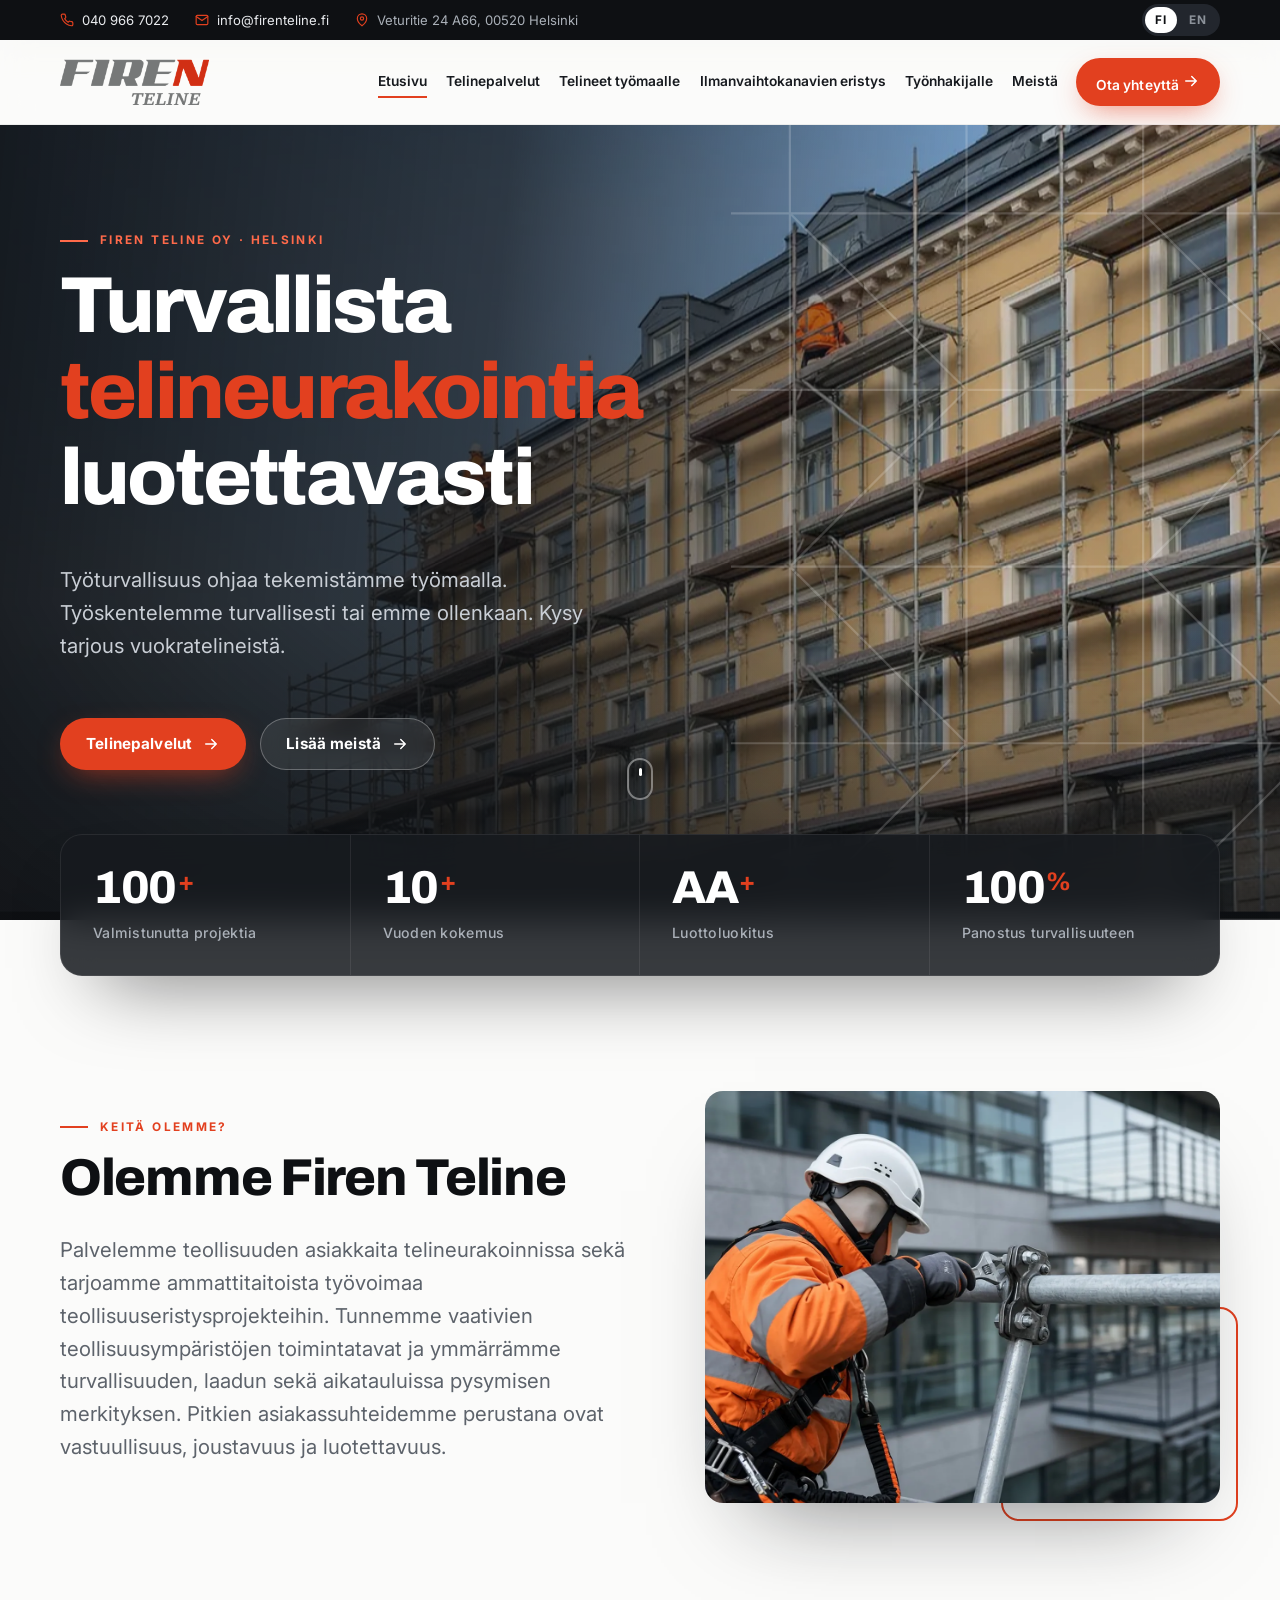
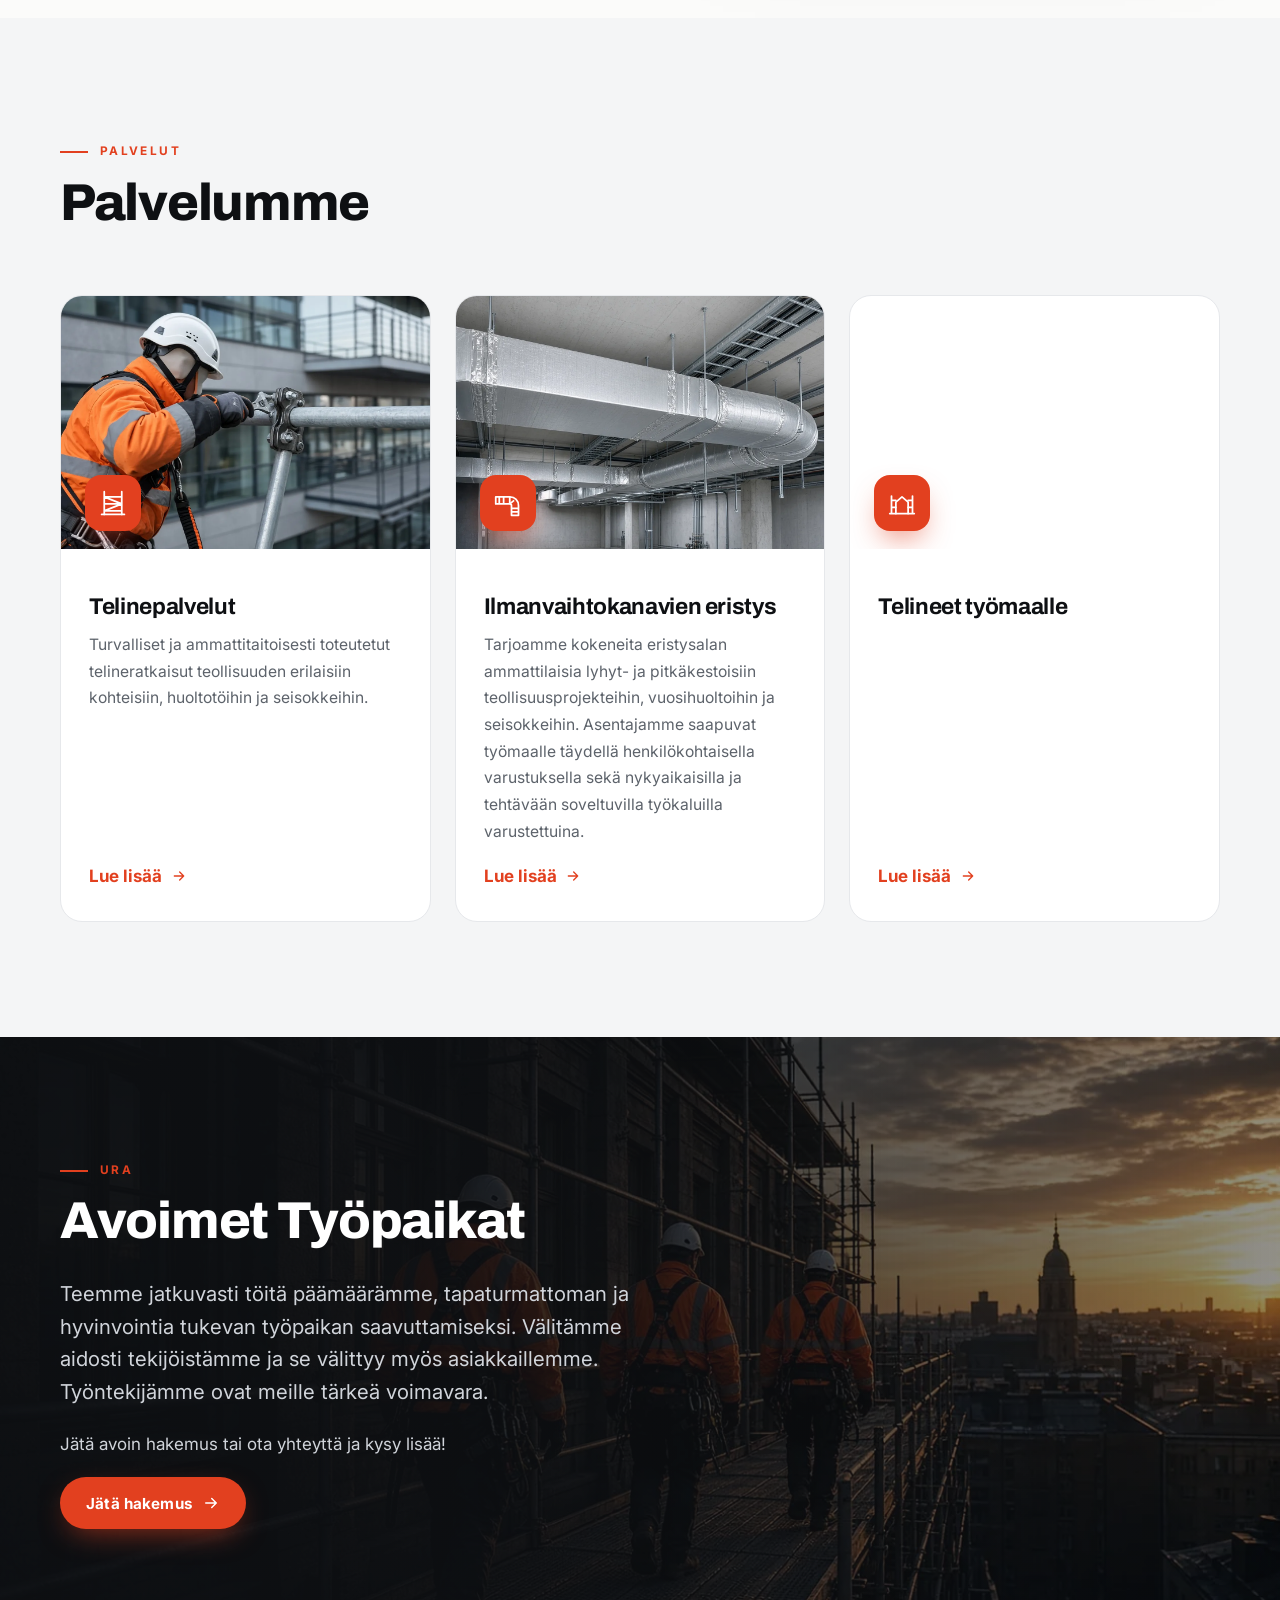
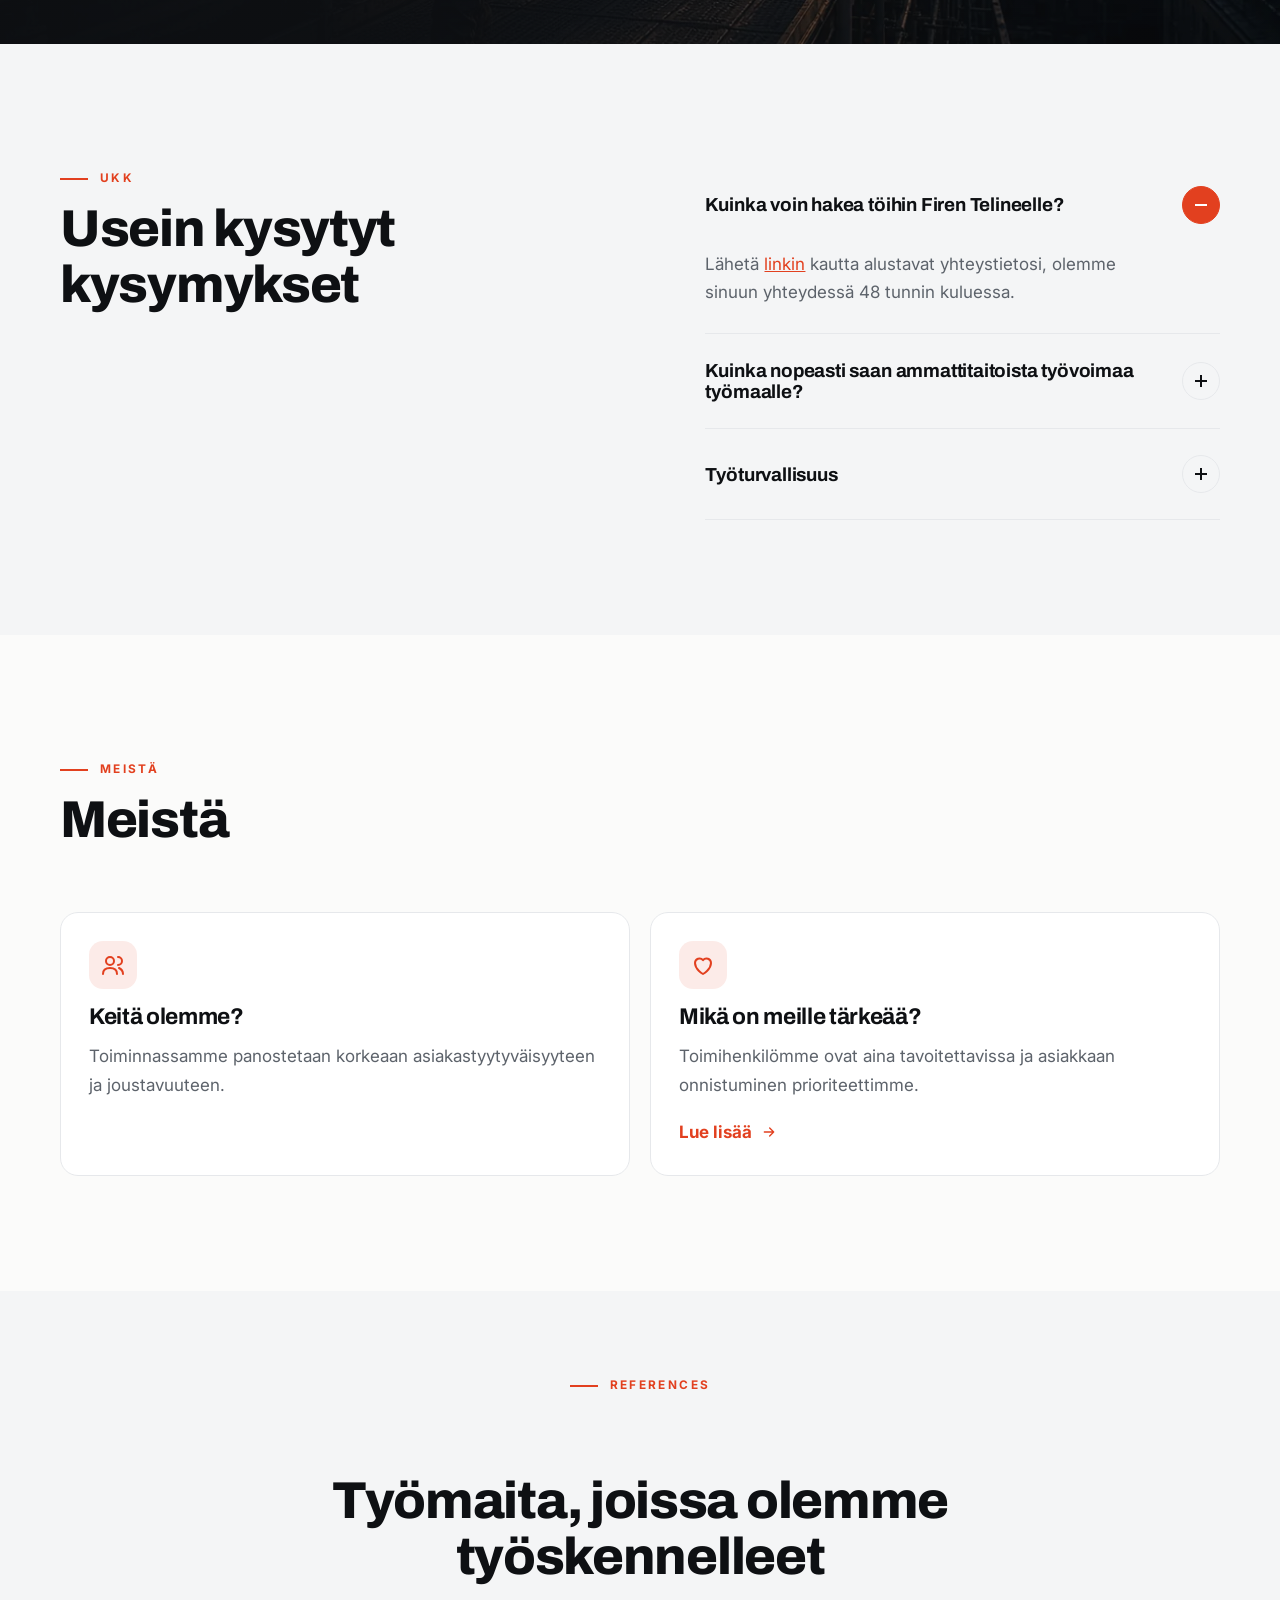
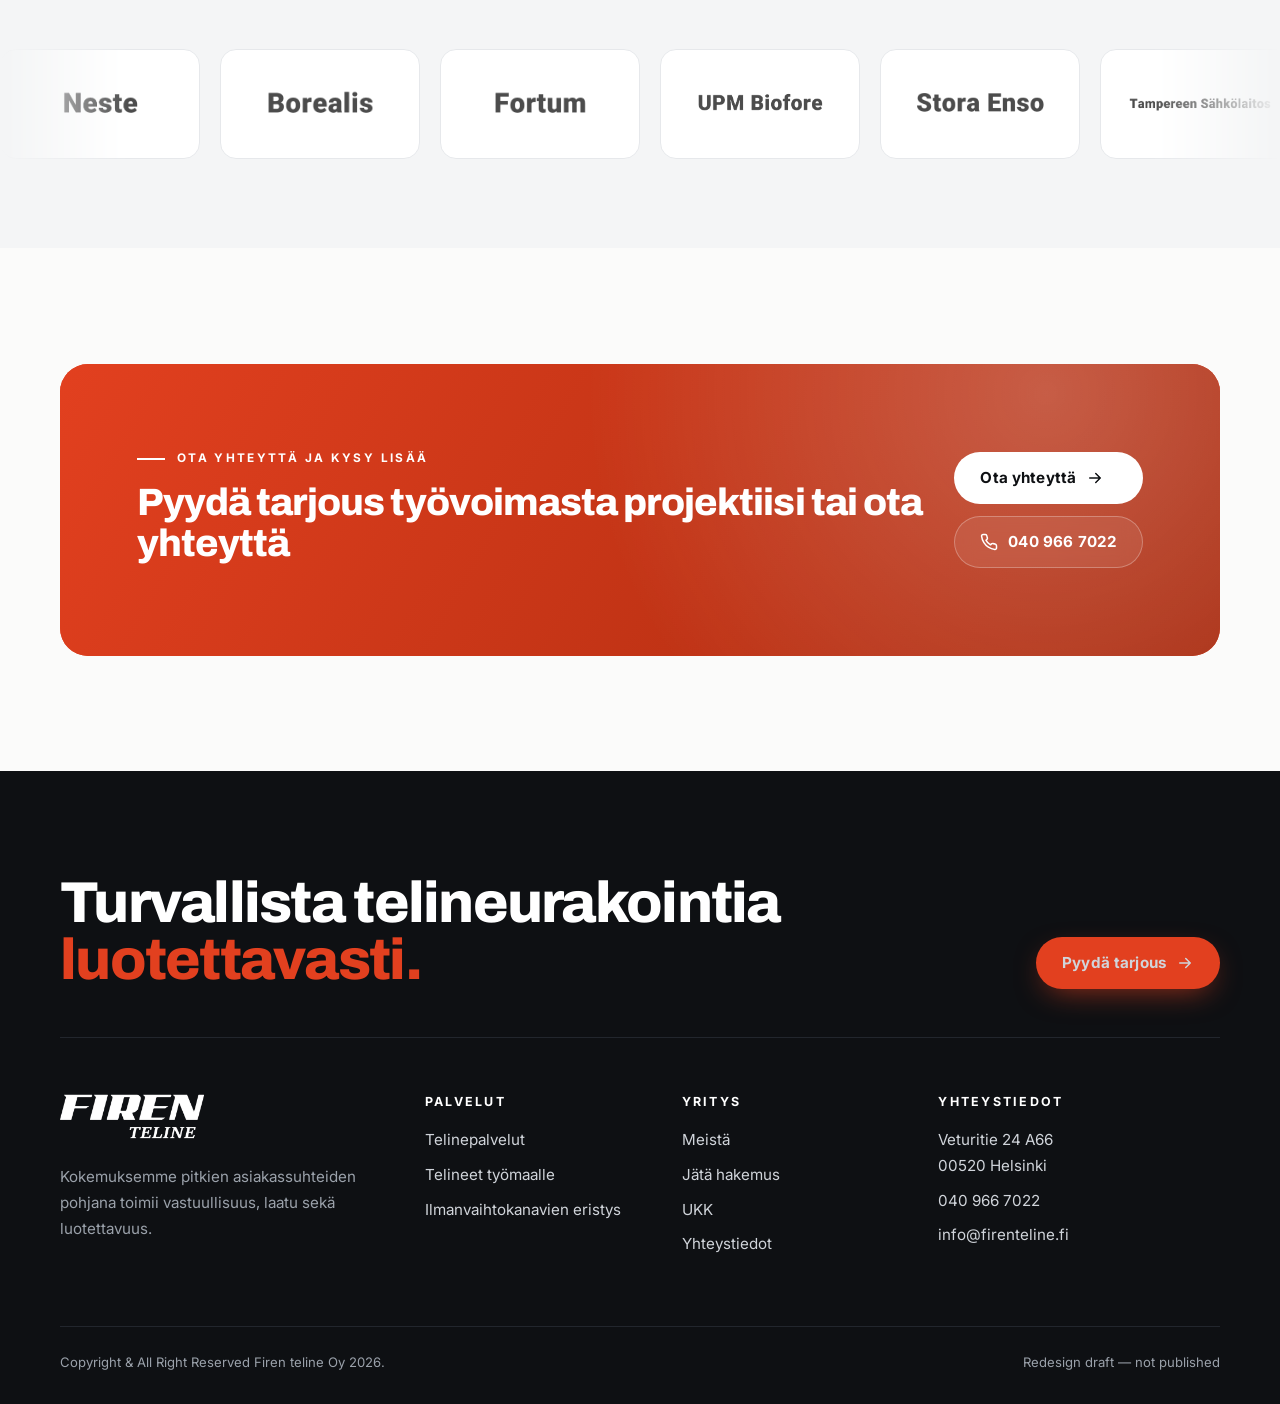
==== fi/index.html @ 518407ae "Firen Teline redesign preview (noindex test site)" ====
<!doctype html><html lang="fi"><head><meta charset="utf-8"><meta name="viewport" content="width=device-width,initial-scale=1">
<title>Firen Teline Oy – Turvallista telineurakointia luotettavasti</title><meta name="description" content="Palvelemme teollisuuden asiakkaita telineurakoinnissa sekä tarjoamme ammattitaitoista työvoimaa teollisuuseristysprojekteihin."><meta name="theme-color" content="#0e1013"><meta name="robots" content="noindex, nofollow">
<meta property="og:type" content="website"><meta property="og:site_name" content="Firen Teline Oy"><meta property="og:title" content="Firen Teline Oy – Turvallista telineurakointia luotettavasti"><meta property="og:description" content="Palvelemme teollisuuden asiakkaita telineurakoinnissa sekä tarjoamme ammattitaitoista työvoimaa teollisuuseristysprojekteihin."><meta property="og:image" content="../assets/img/og.jpg"><meta name="twitter:card" content="summary_large_image">
<link rel="icon" href="../favicon.svg" type="image/svg+xml"><link rel="alternate" hreflang="en" href="../index.html"><link rel="alternate" hreflang="fi" href="../fi/index.html">
<link rel="preconnect" href="https://fonts.googleapis.com"><link rel="preconnect" href="https://fonts.gstatic.com" crossorigin>
<link href="https://fonts.googleapis.com/css2?family=Archivo:wght@600;700;800&family=Inter:wght@400;500;600;700&display=swap" rel="stylesheet">
<link rel="stylesheet" href="../css/style.css"></head><body>
<a class="skip" href="#main">Siirry sisältöön</a>
<div class="topbar"><div class="wrap"><div class="l"><span><svg viewBox="0 0 24 24" fill="none" stroke="currentColor" stroke-width="2" stroke-linecap="round" stroke-linejoin="round"><path d="M22 16.9v3a2 2 0 0 1-2.2 2 19.8 19.8 0 0 1-8.6-3.1 19.5 19.5 0 0 1-6-6A19.8 19.8 0 0 1 2.1 4.2 2 2 0 0 1 4.1 2h3a2 2 0 0 1 2 1.7c.1.9.4 1.8.7 2.7a2 2 0 0 1-.5 2.1L8 9.8a16 16 0 0 0 6 6l1.3-1.3a2 2 0 0 1 2.1-.4c.9.3 1.8.6 2.7.7a2 2 0 0 1 1.7 2z"/></svg><a href="tel:+358409667022">040 966 7022</a></span><span class="hide-m"><svg viewBox="0 0 24 24" fill="none" stroke="currentColor" stroke-width="2" stroke-linecap="round" stroke-linejoin="round"><rect x="2" y="4" width="20" height="16" rx="2"/><path d="m22 6-10 7L2 6"/></svg><a href="mailto:info@firenteline.fi">info@firenteline.fi</a></span><span class="hide-m"><svg viewBox="0 0 24 24" fill="none" stroke="currentColor" stroke-width="2" stroke-linecap="round" stroke-linejoin="round"><path d="M12 22s8-6.1 8-12.5A8 8 0 0 0 4 9.5C4 15.9 12 22 12 22z"/><circle cx="12" cy="9.5" r="2.8"/></svg>Veturitie 24 A66, 00520 Helsinki</span></div>
<nav class="lang" aria-label="Language"><a href="../fi/index.html" hreflang="fi" aria-current=true>FI</a><a href="../index.html" hreflang="en">EN</a></nav></div></div>
<header class="site"><div class="wrap"><a class="logo" href="../index.html" aria-label="Firen Teline – front page"><img src="../assets/img/firenteline-logo-vari.png" alt="Firen Teline" width="150" height="46"></a>
<nav class="main" aria-label="Main"><ul><li><a href="../index.html" aria-current=page>Etusivu</a></li><li><a href="../telinepalvelut.html">Telinepalvelut</a></li><li><a href="../telineettyomaalle.html">Telineet työmaalle</a></li><li><a href="../muut-palvelut.html">Ilmanvaihtokanavien eristys</a></li><li><a href="../tyonhakijalle.html">Työnhakijalle</a></li><li><a href="../meista.html">Meistä</a></li><li><a class="btn btn-red" href="../ota-yhteytta.html">Ota yhteyttä <svg viewBox="0 0 24 24" fill="none" stroke="currentColor" stroke-width="2" stroke-linecap="round" stroke-linejoin="round"><path d="M5 12h14M13 6l6 6-6 6"/></svg></a></li><li class="m-only">Call <a href="tel:+358409667022">040 966 7022</a></li></ul></nav>
<button class="burger" aria-label="Menu" aria-expanded="false"><span></span><span></span><span></span></button></div></header>
<main id="main"><section class="hero" style="padding:0"><div class="media"><img src="../assets/img/gen-hero-1280.webp" srcset="../assets/img/gen-hero-1280.webp 1280w, ../assets/img/gen-hero-2560.webp 2560w" sizes="100vw" alt="" fetchpriority=high data-parallax=.12></div><svg class="lines" viewBox="0 0 400 800" fill="none" stroke="#fff" stroke-width="1.5" aria-hidden="true"><g><path d="M40 0V800"/><path d="M160 0V800"/><path d="M280 0V800"/><path d="M400 0V800"/><path d="M0 60H400"/><path d="M0 180H400"/><path d="M0 300H400"/><path d="M0 420H400"/><path d="M0 540H400"/><path d="M0 660H400"/><path d="M0 780H400"/><path d="M40 60L160 180"/><path d="M280 60L400 180"/><path d="M40 300L160 420"/><path d="M280 300L400 420"/><path d="M40 540L160 660"/><path d="M280 540L400 660"/><path d="M160 180L40 300"/><path d="M400 180L280 300"/><path d="M160 420L40 540"/><path d="M400 420L280 540"/><path d="M160 660L40 780"/><path d="M400 660L280 780"/></g></svg>
<div class="wrap"><span class="eyebrow">Firen Teline Oy · Helsinki</span><h1>Turvallista <span class="accent">telineurakointia</span> luotettavasti</h1><p class="lead">Työturvallisuus ohjaa tekemistämme työmaalla. Työskentelemme turvallisesti tai emme ollenkaan. Kysy tarjous vuokratelineistä.</p><div class="ctas"><a class="btn btn-red" href="../telinepalvelut.html">Telinepalvelut <svg viewBox="0 0 24 24" fill="none" stroke="currentColor" stroke-width="2" stroke-linecap="round" stroke-linejoin="round"><path d="M5 12h14M13 6l6 6-6 6"/></svg></a><a class="btn btn-glass" href="../meista.html">Lisää meistä <svg viewBox="0 0 24 24" fill="none" stroke="currentColor" stroke-width="2" stroke-linecap="round" stroke-linejoin="round"><path d="M5 12h14M13 6l6 6-6 6"/></svg></a></div></div><div class="scroll" aria-hidden="true"></div></section><div class="statsbar"><div class="wrap"><div class="inner reveal">
<div class="s"><b><span data-count="100">100</span><sup>+</sup></b><span>Valmistunutta projektia</span></div>
<div class="s"><b><span data-count="10">10</span><sup>+</sup></b><span>Vuoden kokemus</span></div>
<div class="s"><b>AA<sup>+</sup></b><span>Luottoluokitus</span></div>
<div class="s"><b><span data-count="100">100</span><sup>%</sup></b><span>Panostus turvallisuuteen</span></div></div></div></div>
<section><div class="wrap split"><div class="reveal"><span class="eyebrow">Keitä olemme?</span><h2>Olemme Firen Teline</h2><p class="lead">Palvelemme teollisuuden asiakkaita telineurakoinnissa sekä tarjoamme ammattitaitoista työvoimaa teollisuuseristysprojekteihin. Tunnemme vaativien teollisuusympäristöjen toimintatavat ja ymmärrämme turvallisuuden, laadun sekä aikatauluissa pysymisen merkityksen. Pitkien asiakassuhteidemme perustana ovat vastuullisuus, joustavuus ja luotettavuus.</p></div><div class="frame reveal d1"><img src="../assets/img/gen-scaffolding-1280.webp" srcset="../assets/img/gen-scaffolding-1280.webp 1280w, ../assets/img/gen-scaffolding-2560.webp 2560w" sizes="600px" alt="Telineasentaja työssä (havainnekuva)" loading=lazy decoding=async></div></div></section>
<section class="alt"><div class="wrap"><div class="head reveal"><div><span class="eyebrow">Palvelut</span><h2>Palvelumme</h2></div></div><div class="svc">
<a class="card reveal" href="../telinepalvelut.html"><div class="img"><img src="../assets/img/gen-scaffolding-1280.webp" srcset="../assets/img/gen-scaffolding-1280.webp 1280w, ../assets/img/gen-scaffolding-2560.webp 2560w" sizes="400px" alt="" loading=lazy decoding=async><div class="ico"><svg viewBox="0 0 32 32" fill="none" stroke="currentColor" stroke-width="2" stroke-linecap="round"><path d="M6 29V3M26 29V3M6 9h20M6 17h20M6 25h20M6 9l20 8M26 17 6 25"/><path d="M3 29h26"/></svg></div></div><div class="body"><h3>Telinepalvelut</h3><p>Turvalliset ja ammattitaitoisesti toteutetut telineratkaisut teollisuuden erilaisiin kohteisiin, huoltotöihin ja seisokkeihin.</p><span class="link">Lue lisää <svg viewBox="0 0 24 24" fill="none" stroke="currentColor" stroke-width="2" stroke-linecap="round" stroke-linejoin="round"><path d="M5 12h14M13 6l6 6-6 6"/></svg></span></div></a>
<a class="card reveal d1" href="../muut-palvelut.html"><div class="img"><img src="../assets/img/gen-ventilation-1280.webp" srcset="../assets/img/gen-ventilation-1280.webp 1280w, ../assets/img/gen-ventilation-2560.webp 2560w" sizes="400px" alt="" loading=lazy decoding=async><div class="ico"><svg viewBox="0 0 32 32" fill="none" stroke="currentColor" stroke-width="2" stroke-linejoin="round"><path d="M2 9h16v8H2z"/><path d="M18 9c6 0 10 4 10 10v11h-8V19c0-1-1-2-2-2"/><path d="M6 9v8M11 9v8M23 13l-5 4M28 22h-8M28 26h-8"/></svg></div></div><div class="body"><h3>Ilmanvaihtokanavien eristys</h3><p>Tarjoamme kokeneita eristysalan ammattilaisia lyhyt- ja pitkäkestoisiin teollisuusprojekteihin, vuosihuoltoihin ja seisokkeihin. Asentajamme saapuvat työmaalle täydellä henkilökohtaisella varustuksella sekä nykyaikaisilla ja tehtävään soveltuvilla työkaluilla varustettuina.</p><span class="link">Lue lisää <svg viewBox="0 0 24 24" fill="none" stroke="currentColor" stroke-width="2" stroke-linecap="round" stroke-linejoin="round"><path d="M5 12h14M13 6l6 6-6 6"/></svg></span></div></a>
<a class="card reveal d2" href="../telineettyomaalle.html"><div class="img"><img src="../assets/img/gen-worksite-1280.webp" srcset="../assets/img/gen-worksite-1280.webp 1280w, ../assets/img/gen-worksite-2560.webp 2560w" sizes="400px" alt="" loading=lazy decoding=async><div class="ico"><svg viewBox="0 0 32 32" fill="none" stroke="currentColor" stroke-width="2" stroke-linejoin="round" stroke-linecap="round"><path d="M9 28V15l7-6 7 6v13"/><path d="M4 28V8M28 28V8M4 13h5M23 13h5M4 21h5M23 21h5M2 28h28"/></svg></div></div><div class="body"><h3>Telineet työmaalle</h3><span class="link">Lue lisää <svg viewBox="0 0 24 24" fill="none" stroke="currentColor" stroke-width="2" stroke-linecap="round" stroke-linejoin="round"><path d="M5 12h14M13 6l6 6-6 6"/></svg></span></div></a></div></div></section>
<section class="jobs" style="position:relative"><div class="bgimg"><img src="../assets/img/gen-team-1280.webp" srcset="../assets/img/gen-team-1280.webp 1280w, ../assets/img/gen-team-2560.webp 2560w" sizes="100vw" alt="" loading=lazy decoding=async data-parallax=.1></div><div class="wrap"><div class="reveal"><span class="eyebrow">Ura</span><h2>Avoimet Työpaikat</h2><p class="lead" style="color:#d0d4da">Teemme jatkuvasti töitä päämäärämme, tapaturmattoman ja hyvinvointia tukevan työpaikan saavuttamiseksi. Välitämme aidosti tekijöistämme ja se välittyy myös asiakkaillemme. Työntekijämme ovat meille tärkeä voimavara.</p><p>Jätä avoin hakemus tai ota yhteyttä ja kysy lisää!</p><a class="btn btn-red" href="../tyonhakijalle.html">Jätä hakemus <svg viewBox="0 0 24 24" fill="none" stroke="currentColor" stroke-width="2" stroke-linecap="round" stroke-linejoin="round"><path d="M5 12h14M13 6l6 6-6 6"/></svg></a></div></div></section>
<section id="faq" class="alt"><div class="wrap split" style="align-items:start"><div class="reveal sticky"><span class="eyebrow">UKK</span><h2>Usein kysytyt kysymykset</h2></div><div class="faq reveal d1"><details open><summary>Kuinka voin hakea töihin Firen Telineelle?<i aria-hidden="true"></i></summary><p>Lähetä <a href="../tyonhakijalle.html">linkin</a> kautta alustavat yhteystietosi, olemme sinuun yhteydessä 48 tunnin kuluessa.</p></details><details><summary>Kuinka nopeasti saan ammattitaitoista työvoimaa työmaalle?<i aria-hidden="true"></i></summary><p>Olemassa olevan aktiivisen työnhakijalistamme ansiosta pystymme reagoimaan nopeastikin eri henkilöstötarpeisiin, ota yhteyttä!</p></details><details><summary>Työturvallisuus<i aria-hidden="true"></i></summary><p>Työntekijämme on varustettu nykyaikaisilla ja työturvallisuusmääräysten mukaisilla varusteilla. Lisäksi yrityksellämme on käytössä oma viikottainen -JOKU ODOTTAA MINUA KOTIIN- työturvallisuusinfo.</p></details></div></div></section>
<section><div class="wrap"><div class="head reveal"><div><span class="eyebrow">Meistä</span><h2>Meistä</h2></div></div><div class="feature-grid"><div class="reveal"><div class="fi"><svg viewBox="0 0 24 24" fill="none" stroke="currentColor" stroke-width="2" stroke-linecap="round"><circle cx="9" cy="8" r="4"/><path d="M2 21c0-4 3-6 7-6s7 2 7 6M17 4a4 4 0 0 1 0 8M22 21c0-3-2-5-4-6"/></svg></div><h3>Keitä olemme?</h3><p class="muted">Toiminnassamme panostetaan korkeaan asiakastyytyväisyyteen ja joustavuuteen.</p></div><div class="reveal d1"><div class="fi"><svg viewBox="0 0 24 24" fill="none" stroke="currentColor" stroke-width="2" stroke-linecap="round" stroke-linejoin="round"><path d="M12 21s-8-4.5-8-11a4.5 4.5 0 0 1 8-2.8A4.5 4.5 0 0 1 20 10c0 6.5-8 11-8 11z"/></svg></div><h3>Mikä on meille tärkeää?</h3><p class="muted">Toimihenkilömme ovat aina tavoitettavissa ja asiakkaan onnistuminen prioriteettimme.</p><a class="link" href="../meista.html">Lue lisää <svg viewBox="0 0 24 24" fill="none" stroke="currentColor" stroke-width="2" stroke-linecap="round" stroke-linejoin="round"><path d="M5 12h14M13 6l6 6-6 6"/></svg></a></div></div></div></section>
<section class="alt" style="padding-top:clamp(70px,7vw,110px);padding-bottom:clamp(70px,7vw,110px)"><div class="wrap"><div class="head center reveal"><span class="eyebrow">References</span><h2>Työmaita, joissa olemme työskennelleet</h2></div></div>
<div class="marquee reveal" aria-label="Sites we have worked on"><div class="track"><div class="lg"><img src="../assets/img/Neste.jpg" alt="Neste" loading="lazy"></div><div class="lg"><img src="../assets/img/Borealis.jpg" alt="Borealis" loading="lazy"></div><div class="lg"><img src="../assets/img/Fortum.jpg" alt="Fortum" loading="lazy"></div><div class="lg"><img src="../assets/img/UPM-biofore.jpg" alt="UPM biofore" loading="lazy"></div><div class="lg"><img src="../assets/img/StoraEnso.jpg" alt="StoraEnso" loading="lazy"></div><div class="lg"><img src="../assets/img/Tampereen-sahkolaitos.jpg" alt="Tampereen sahkolaitos" loading="lazy"></div><div class="lg"><img src="../assets/img/Bayer.jpg" alt="Bayer" loading="lazy"></div><div class="lg"><img src="../assets/img/Kleiber.jpg" alt="Kleiber" loading="lazy"></div><div class="lg"><img src="../assets/img/Alva.jpg" alt="Alva" loading="lazy"></div><div class="lg"><img src="../assets/img/Neste.jpg" aria-hidden="true" alt="Neste" loading="lazy"></div><div class="lg"><img src="../assets/img/Borealis.jpg" aria-hidden="true" alt="Borealis" loading="lazy"></div><div class="lg"><img src="../assets/img/Fortum.jpg" aria-hidden="true" alt="Fortum" loading="lazy"></div><div class="lg"><img src="../assets/img/UPM-biofore.jpg" aria-hidden="true" alt="UPM biofore" loading="lazy"></div><div class="lg"><img src="../assets/img/StoraEnso.jpg" aria-hidden="true" alt="StoraEnso" loading="lazy"></div><div class="lg"><img src="../assets/img/Tampereen-sahkolaitos.jpg" aria-hidden="true" alt="Tampereen sahkolaitos" loading="lazy"></div><div class="lg"><img src="../assets/img/Bayer.jpg" aria-hidden="true" alt="Bayer" loading="lazy"></div><div class="lg"><img src="../assets/img/Kleiber.jpg" aria-hidden="true" alt="Kleiber" loading="lazy"></div><div class="lg"><img src="../assets/img/Alva.jpg" aria-hidden="true" alt="Alva" loading="lazy"></div></div></div></section>
<section><div class="wrap"><div class="cta reveal"><div><span class="eyebrow" style="color:#fff">Ota yhteyttä ja kysy lisää</span><h2>Pyydä tarjous työvoimasta projektiisi tai ota yhteyttä</h2></div><div class="acts"><a class="btn btn-white" href="../ota-yhteytta.html">Ota yhteyttä <svg viewBox="0 0 24 24" fill="none" stroke="currentColor" stroke-width="2" stroke-linecap="round" stroke-linejoin="round"><path d="M5 12h14M13 6l6 6-6 6"/></svg></a><a class="btn btn-glass" href="tel:+358409667022"><svg viewBox="0 0 24 24" fill="none" stroke="currentColor" stroke-width="2" stroke-linecap="round" stroke-linejoin="round"><path d="M22 16.9v3a2 2 0 0 1-2.2 2 19.8 19.8 0 0 1-8.6-3.1 19.5 19.5 0 0 1-6-6A19.8 19.8 0 0 1 2.1 4.2 2 2 0 0 1 4.1 2h3a2 2 0 0 1 2 1.7c.1.9.4 1.8.7 2.7a2 2 0 0 1-.5 2.1L8 9.8a16 16 0 0 0 6 6l1.3-1.3a2 2 0 0 1 2.1-.4c.9.3 1.8.6 2.7.7a2 2 0 0 1 1.7 2z"/></svg> 040 966 7022</a></div></div></div></section></main>
<footer class="site"><div class="wrap">
<div class="big"><div>Turvallista telineurakointia<br><em>luotettavasti.</em></div><a class="btn btn-red" href="../ota-yhteytta.html">Pyydä tarjous <svg viewBox="0 0 24 24" fill="none" stroke="currentColor" stroke-width="2" stroke-linecap="round" stroke-linejoin="round"><path d="M5 12h14M13 6l6 6-6 6"/></svg></a></div>
<div class="cols"><div><img class="flogo" src="../assets/img/Firen-teline-uusi.png" alt="Firen Teline" width="144" height="50" loading="lazy"><p>Kokemuksemme pitkien asiakassuhteiden pohjana toimii vastuullisuus, laatu sekä luotettavuus.</p></div>
<div><h4>Palvelut</h4><ul><li><a href="../telinepalvelut.html">Telinepalvelut</a></li><li><a href="../telineettyomaalle.html">Telineet työmaalle</a></li><li><a href="../muut-palvelut.html">Ilmanvaihtokanavien eristys</a></li></ul></div>
<div><h4>Yritys</h4><ul><li><a href="../meista.html">Meistä</a></li><li><a href="../tyonhakijalle.html">Jätä hakemus</a></li><li><a href="../index.html#faq">UKK</a></li><li><a href="../ota-yhteytta.html">Yhteystiedot</a></li></ul></div>
<div><h4>Yhteystiedot</h4><ul><li><a href="https://www.google.com/maps/search/?api=1&query=Veturitie+24+A+66,+00520+Helsinki" target="_blank" rel="noopener">Veturitie 24 A66<br>00520 Helsinki</a></li><li><a href="tel:+358409667022">040 966 7022</a></li><li><a href="mailto:info@firenteline.fi">info@firenteline.fi</a></li></ul></div></div>
<div class="bottom"><span>Copyright &amp; All Right Reserved Firen teline Oy 2026.</span><span>Redesign draft — not published</span></div></div></footer>
<a class="btn btn-red callfab" href="tel:+358409667022" aria-label="Call 040 966 7022"><svg viewBox="0 0 24 24" fill="none" stroke="currentColor" stroke-width="2" stroke-linecap="round" stroke-linejoin="round"><path d="M22 16.9v3a2 2 0 0 1-2.2 2 19.8 19.8 0 0 1-8.6-3.1 19.5 19.5 0 0 1-6-6A19.8 19.8 0 0 1 2.1 4.2 2 2 0 0 1 4.1 2h3a2 2 0 0 1 2 1.7c.1.9.4 1.8.7 2.7a2 2 0 0 1-.5 2.1L8 9.8a16 16 0 0 0 6 6l1.3-1.3a2 2 0 0 1 2.1-.4c.9.3 1.8.6 2.7.7a2 2 0 0 1 1.7 2z"/></svg><span>Call</span></a>
<script src="../js/main.js" defer></script></body></html>
---- css/style.css ----
/* Firen Teline — redesign draft */
:root{--red:#e2401f;--red-d:#c4321440;--red-dd:#b8300f;--ink:#0e1013;--ink2:#171a1f;--ink3:#22262d;--steel:#8a9099;--grey:#5d636b;--line:#e6e8eb;--bg:#f4f5f6;--paper:#fbfbfa;
--w:1240px;--r:18px;--ease:cubic-bezier(.2,.7,.2,1);
--fh:"Archivo",system-ui,sans-serif;--fb:"Inter",system-ui,-apple-system,"Segoe UI",Roboto,sans-serif}
*,*::before,*::after{box-sizing:border-box}
html{scroll-behavior:smooth;-webkit-text-size-adjust:100%}
body{margin:0;font-family:var(--fb);color:var(--ink);line-height:1.7;font-size:17px;background:var(--paper);-webkit-font-smoothing:antialiased;text-rendering:optimizeLegibility}
img{max-width:100%;display:block;height:auto}
a{color:inherit}
:focus-visible{outline:3px solid var(--red);outline-offset:3px;border-radius:6px}
.skip{position:absolute;left:-999px;top:8px;background:#fff;padding:10px 16px;z-index:100;border-radius:8px}.skip:focus{left:12px}
h1,h2,h3,h4{font-family:var(--fh);line-height:1.08;margin:0 0 .55em;letter-spacing:-.025em;font-weight:800}
h1{font-size:clamp(2.6rem,1.6rem + 4.2vw,5.4rem);letter-spacing:-.035em}
h2{font-size:clamp(2rem,1.4rem + 2.3vw,3.4rem)}
h3{font-size:clamp(1.2rem,1.1rem + .4vw,1.45rem);letter-spacing:-.015em;font-weight:700}
p{margin:0 0 1.05em}
.lead{font-size:clamp(1.08rem,1rem + .35vw,1.3rem);color:var(--grey);line-height:1.6}
.wrap{max-width:var(--w);margin:0 auto;padding:0 clamp(20px,4vw,40px)}
.eyebrow{display:inline-flex;align-items:center;gap:12px;font:700 .74rem/1 var(--fb);letter-spacing:.2em;text-transform:uppercase;color:var(--red);margin-bottom:1.4em}
.eyebrow::before{content:"";width:28px;height:2px;background:currentColor}
.dark .eyebrow,.hero .eyebrow{color:#ff6a4a}
.muted{color:var(--grey)}
/* buttons */
.btn{--bg:var(--red);display:inline-flex;align-items:center;gap:.65em;padding:1.05em 1.65em;border-radius:999px;font:700 .95rem/1 var(--fb);letter-spacing:.01em;text-decoration:none;border:1.5px solid transparent;cursor:pointer;transition:transform .35s var(--ease),background .25s,color .25s,box-shadow .35s var(--ease);position:relative;overflow:hidden;isolation:isolate}
.btn svg{width:18px;height:18px;transition:transform .35s var(--ease)}
.btn:hover svg{transform:translateX(4px)}
.btn-red{background:var(--red);color:#fff;box-shadow:0 10px 30px -10px rgba(226,64,31,.7)}
.btn-red:hover{background:var(--red-dd);transform:translateY(-2px);box-shadow:0 18px 40px -14px rgba(226,64,31,.8)}
.btn-glass{background:rgba(255,255,255,.08);color:#fff;border-color:rgba(255,255,255,.28);backdrop-filter:blur(10px)}
.btn-glass:hover{background:#fff;color:var(--ink)}
.btn-line{border-color:var(--ink);color:var(--ink)}.btn-line:hover{background:var(--ink);color:#fff}
.btn-white{background:#fff;color:var(--ink)}.btn-white:hover{transform:translateY(-2px)}
.link{font-weight:700;text-decoration:none;display:inline-flex;align-items:center;gap:.5em;color:var(--red)}
.link svg{width:16px;transition:transform .3s var(--ease)}.link:hover svg{transform:translateX(4px)}
/* topbar */
.topbar{background:var(--ink);color:#aab0b8;font-size:.82rem}
.topbar .wrap{display:flex;justify-content:space-between;align-items:center;gap:16px;height:40px}
.topbar a{color:#e9ebee;text-decoration:none}.topbar a:hover{color:#fff}
.topbar .l{display:flex;gap:26px}.topbar .l span{display:inline-flex;gap:8px;align-items:center}
.topbar svg{width:14px;height:14px;color:var(--red)}
.lang{display:flex;gap:2px;background:var(--ink3);border-radius:999px;padding:3px}
.lang a{padding:3px 10px;border-radius:999px;font-weight:700;font-size:.74rem;letter-spacing:.08em;color:#8d939b}
.lang a[aria-current]{background:#fff;color:var(--ink)}
/* header */
header.site{position:sticky;top:0;z-index:50;background:rgba(251,251,250,.72);backdrop-filter:saturate(1.6) blur(16px);-webkit-backdrop-filter:saturate(1.6) blur(16px);border-bottom:1px solid rgba(14,16,19,.06);transition:box-shadow .3s,background .3s}
header.site.scrolled{background:rgba(251,251,250,.9);box-shadow:0 10px 30px -18px rgba(0,0,0,.25)}
header.site .wrap{display:flex;align-items:center;justify-content:space-between;height:84px}
.logo img{height:46px;width:auto}
nav.main>ul{list-style:none;margin:0;padding:0;display:flex;gap:2px;align-items:center}
nav.main a{position:relative;display:block;padding:.6em .85em;text-decoration:none;font-weight:600;font-size:.92rem;color:var(--ink2)}
nav.main a:not(.btn)::after{content:"";position:absolute;left:.85em;right:.85em;bottom:.3em;height:2px;background:var(--red);transform:scaleX(0);transform-origin:left;transition:transform .35s var(--ease)}
nav.main a:not(.btn):hover::after,nav.main a[aria-current]::after{transform:scaleX(1)}
nav.main .btn{color:#fff;margin-left:14px;padding:.9em 1.35em}
nav.main .m-only{display:none}
.burger{display:none;background:none;border:0;width:46px;height:46px;cursor:pointer;padding:11px;border-radius:12px}
.burger span{display:block;height:2px;background:var(--ink);margin:5px 0;transition:.35s var(--ease);border-radius:2px}
@media(max-width:1080px){
 .burger{display:block}
 nav.main{position:fixed;inset:0;top:0;background:var(--ink);color:#fff;transform:translateY(-100%);transition:transform .55s var(--ease);overflow:auto;z-index:-1;padding-top:124px}
 nav.main.open{transform:none}
 nav.main>ul{flex-direction:column;align-items:stretch;padding:0 28px 40px}
 nav.main a{color:#fff;font:700 1.6rem/1.2 var(--fh);padding:.55em 0;border-bottom:1px solid #262a31;letter-spacing:-.02em}
 nav.main a:not(.btn)::after{display:none}
 nav.main .btn{margin:26px 0 0;justify-content:center;font-size:1rem}
 nav.main .m-only{display:block;color:#aab0b8;margin-top:22px;font-size:.95rem}
 nav.main .m-only a{font:600 1rem var(--fb);border:0;display:inline;color:#fff}
 body.menu-open header.site{background:var(--ink)}
 body.menu-open .burger span{background:#fff}
 body.menu-open .logo img{filter:brightness(0) invert(1)}
 .burger.x span:nth-child(1){transform:translateY(7px) rotate(45deg)}.burger.x span:nth-child(2){opacity:0}.burger.x span:nth-child(3){transform:translateY(-7px) rotate(-45deg)}
 .topbar .hide-m{display:none}
}
/* hero */
.hero{position:relative;color:#fff;background:var(--ink);overflow:hidden;isolation:isolate}
.hero .media{position:absolute;inset:-8% 0 0 0;z-index:-2}
.hero .media img{width:100%;height:100%;object-fit:cover;object-position:70% 40%;will-change:transform}
.hero::before{content:"";position:absolute;inset:0;z-index:-1;background:linear-gradient(95deg,rgba(14,16,19,.94) 0%,rgba(14,16,19,.78) 38%,rgba(14,16,19,.15) 75%),linear-gradient(0deg,rgba(14,16,19,.7),transparent 40%)}
.hero .wrap{min-height:min(88vh,860px);display:flex;flex-direction:column;justify-content:center;padding-top:110px;padding-bottom:150px}
.hero h1{max-width:13ch}
.hero h1 .accent{color:var(--red)}
.hero .lead{color:#c9ced5;max-width:560px}
.hero .ctas{display:flex;gap:14px;flex-wrap:wrap;margin-top:34px}
.hero .lines{position:absolute;right:-40px;top:0;bottom:0;width:46%;z-index:-1;opacity:.18;pointer-events:none}
.hero .scroll{position:absolute;left:50%;bottom:120px;transform:translateX(-50%);width:26px;height:42px;border:2px solid rgba(255,255,255,.4);border-radius:14px}
.hero .scroll::after{content:"";position:absolute;left:50%;top:8px;width:3px;height:8px;margin-left:-1.5px;background:#fff;border-radius:2px;animation:sc 1.8s infinite}
@keyframes sc{0%{opacity:0;transform:translateY(0)}40%{opacity:1}100%{opacity:0;transform:translateY(12px)}}
.page-hero .wrap{min-height:520px;padding-bottom:90px}
.page-hero h1{max-width:18ch;font-size:clamp(2.4rem,1.6rem + 3.2vw,4.4rem)}
.crumbs{font-size:.85rem;color:#aab0b8;margin-bottom:22px}.crumbs a{color:#fff;text-decoration:none}.crumbs span{margin:0 8px;opacity:.5}
/* stats bar */
.statsbar{position:relative;z-index:5;margin-top:-86px}
.statsbar .inner{display:grid;grid-template-columns:repeat(4,1fr);background:rgba(23,26,31,.86);backdrop-filter:blur(18px);-webkit-backdrop-filter:blur(18px);border:1px solid rgba(255,255,255,.08);border-radius:22px;color:#fff;box-shadow:0 40px 80px -40px rgba(0,0,0,.6);overflow:hidden}
.statsbar .s{padding:30px 32px;border-right:1px solid rgba(255,255,255,.08)}
.statsbar .s:last-child{border-right:0}
.statsbar b{display:block;font:800 clamp(2.2rem,1.6rem + 1.6vw,3.2rem)/1 var(--fh);letter-spacing:-.03em}
.statsbar b sup{color:var(--red);font-size:.55em;vertical-align:top;margin-left:2px;position:relative;top:.15em}
.statsbar span{display:block;margin-top:10px;color:#aab0b8;font-size:.88rem;font-weight:500;letter-spacing:.02em}
@media(max-width:820px){.statsbar .inner{grid-template-columns:1fr 1fr}.statsbar .s:nth-child(2){border-right:0}.statsbar .s:nth-child(-n+2){border-bottom:1px solid rgba(255,255,255,.08)}.statsbar .s{padding:22px}}
/* sections */
section{padding:clamp(80px,9vw,140px) 0;position:relative}
section.alt{background:var(--bg)}
section.dark{background:var(--ink);color:#fff}
section.dark .lead,section.dark .muted{color:#aab0b8}
.divider{height:64px;background:var(--paper);position:relative}
.divider svg{position:absolute;inset:0;width:100%;height:100%}
.head{display:grid;grid-template-columns:1fr 1fr;gap:clamp(24px,5vw,80px);align-items:end;margin-bottom:clamp(44px,5vw,72px)}
.head.center{grid-template-columns:1fr;text-align:center;max-width:780px;margin-left:auto;margin-right:auto}
.head.center .eyebrow{justify-content:center}
.head h2{margin:0}.head p{margin:0}
@media(max-width:860px){.head{grid-template-columns:1fr}}
.split{display:grid;grid-template-columns:1.05fr .95fr;gap:clamp(40px,6vw,96px);align-items:center}
.split.rev>:first-child{order:2}
@media(max-width:900px){.split{grid-template-columns:1fr}.split.rev>:first-child{order:0}}
.frame{position:relative}
.frame img{border-radius:var(--r);width:100%;aspect-ratio:4/3.2;object-fit:cover;box-shadow:0 50px 90px -50px rgba(14,16,19,.55)}
.frame::before{content:"";position:absolute;inset:auto -18px -18px auto;width:46%;height:52%;border:2px solid var(--red);border-radius:var(--r);z-index:-1}
.frame .tag{position:absolute;left:22px;bottom:22px;background:rgba(14,16,19,.75);backdrop-filter:blur(10px);color:#fff;padding:10px 16px;border-radius:12px;font-size:.82rem;font-weight:600}
.frame .tag b{color:#ff6a4a}
/* service cards */
.svc{display:grid;grid-template-columns:repeat(3,1fr);gap:24px}
@media(max-width:1000px){.svc{grid-template-columns:1fr 1fr}}@media(max-width:680px){.svc{grid-template-columns:1fr}}
.card{position:relative;display:flex;flex-direction:column;background:#fff;border:1px solid var(--line);border-radius:22px;overflow:hidden;text-decoration:none;color:inherit;transition:transform .5s var(--ease),box-shadow .5s var(--ease),border-color .3s}
.card:hover{transform:translateY(-6px);box-shadow:0 40px 70px -40px rgba(14,16,19,.45);border-color:transparent}
.card .img{aspect-ratio:16/11;overflow:hidden;position:relative}
.card .img img{width:100%;height:100%;object-fit:cover;transition:transform 1.1s var(--ease)}
.card:hover .img img{transform:scale(1.06)}
.card .ico{position:absolute;left:24px;bottom:-26px;width:56px;height:56px;border-radius:16px;background:var(--red);display:grid;place-items:center;color:#fff;box-shadow:0 14px 30px -10px rgba(226,64,31,.7);z-index:2}
.card .ico svg{width:28px;height:28px}
.card .body{padding:46px 28px 30px;display:flex;flex-direction:column;flex:1}
.card .body p{color:var(--grey);font-size:.98rem}
.card .num{position:absolute;right:22px;top:18px;font:800 .8rem var(--fh);color:#fff;background:rgba(14,16,19,.55);backdrop-filter:blur(8px);padding:6px 10px;border-radius:999px;letter-spacing:.1em;z-index:2}
.card .link{margin-top:auto}
/* process */
.process{display:grid;grid-template-columns:repeat(4,1fr);gap:0;counter-reset:p;position:relative}
.process::before{content:"";position:absolute;left:0;right:0;top:44px;border-top:2px dashed #343a43}
.step{position:relative;padding:0 24px 0 0}
.step .dot{width:88px;height:88px;border-radius:50%;background:var(--ink2);border:1px solid #2c3139;display:grid;place-items:center;color:#fff;position:relative;transition:.4s var(--ease)}
.step:hover .dot{background:var(--red);border-color:var(--red);transform:translateY(-4px)}
.step .dot svg{width:38px;height:38px}
.step .dot::after{counter-increment:p;content:"0" counter(p);position:absolute;top:-6px;right:-10px;background:var(--red);color:#fff;font:800 .72rem var(--fh);padding:5px 8px;border-radius:999px;letter-spacing:.06em}
.step h3{margin:26px 0 8px}
@media(max-width:860px){.process{grid-template-columns:1fr 1fr;row-gap:44px}.process::before{display:none}}
/* logos marquee */
.marquee{overflow:hidden;mask-image:linear-gradient(90deg,transparent,#000 10%,#000 90%,transparent);-webkit-mask-image:linear-gradient(90deg,transparent,#000 10%,#000 90%,transparent)}
.marquee .track{display:flex;gap:20px;width:max-content;animation:mq 40s linear infinite}
.marquee:hover .track{animation-play-state:paused}
.marquee .lg{flex:0 0 auto;width:200px;height:110px;background:#fff;border:1px solid var(--line);border-radius:16px;display:grid;place-items:center;padding:18px}
.marquee .lg img{max-height:64px;width:auto;mix-blend-mode:multiply;filter:grayscale(1) contrast(1.05);opacity:.7;transition:.35s}
.marquee .lg:hover img{filter:none;opacity:1}
@keyframes mq{to{transform:translateX(calc(-50% - 10px))}}
/* gallery */
.gallery{display:grid;grid-template-columns:repeat(12,1fr);grid-auto-rows:150px;gap:16px}
.gallery a{position:relative;border-radius:16px;overflow:hidden;display:block;background:#ddd}
.gallery a img{width:100%;height:100%;object-fit:cover;transition:transform 1s var(--ease)}
.gallery a::after{content:"";position:absolute;inset:0;background:linear-gradient(0deg,rgba(14,16,19,.55),transparent 50%);opacity:0;transition:.4s}
.gallery a:hover img{transform:scale(1.06)}.gallery a:hover::after{opacity:1}
.gallery a .zoom{position:absolute;right:14px;bottom:14px;width:40px;height:40px;border-radius:50%;background:#fff;display:grid;place-items:center;opacity:0;transform:scale(.8);transition:.35s var(--ease);z-index:2}
.gallery a:hover .zoom{opacity:1;transform:none}
.g1{grid-column:span 7;grid-row:span 3}.g2{grid-column:span 5;grid-row:span 2}.g3{grid-column:span 5;grid-row:span 1}.g4{grid-column:span 4;grid-row:span 2}.g5{grid-column:span 4;grid-row:span 2}.g6{grid-column:span 4;grid-row:span 2}
@media(max-width:760px){.gallery{grid-template-columns:1fr 1fr;grid-auto-rows:140px}.gallery a{grid-column:span 1!important;grid-row:span 1!important}.gallery a.g1{grid-column:span 2!important;grid-row:span 2!important}}
.lightbox{position:fixed;inset:0;background:rgba(8,9,11,.94);display:none;align-items:center;justify-content:center;z-index:200;padding:5vw}
.lightbox.open{display:flex;animation:fi .3s}
.lightbox img{max-height:86vh;max-width:100%;border-radius:12px;box-shadow:0 40px 80px rgba(0,0,0,.5)}
.lightbox button{position:absolute;background:rgba(255,255,255,.1);border:0;color:#fff;width:52px;height:52px;border-radius:50%;cursor:pointer;font-size:1.4rem}
.lightbox button:hover{background:var(--red)}
.lightbox .x{top:22px;right:22px}.lightbox .pv{left:22px}.lightbox .nx{right:22px}
.lightbox .cap{position:absolute;bottom:20px;left:0;right:0;text-align:center;color:#aab0b8;font-size:.85rem}
@keyframes fi{from{opacity:0}}
/* testimonials */
.tgrid{display:grid;grid-template-columns:repeat(3,1fr);gap:24px}
@media(max-width:900px){.tgrid{grid-template-columns:1fr}}
.tcard{background:var(--ink2);border:1px dashed #3a4049;border-radius:22px;padding:34px;position:relative}
.tcard .q{width:38px;color:var(--red);margin-bottom:16px}
.tcard p{color:#c9ced5;font-size:1.05rem}
.tcard .ph{display:inline-block;background:rgba(226,64,31,.12);color:#ff8a70;border:1px dashed rgba(226,64,31,.5);padding:4px 10px;border-radius:8px;font-family:ui-monospace,monospace;font-size:.85rem}
.tcard .who{display:flex;align-items:center;gap:12px;margin-top:20px;color:#8d939b;font-size:.9rem}
.tcard .av{width:42px;height:42px;border-radius:50%;background:var(--ink3);border:1px dashed #4a515c}
/* faq */
.faq{max-width:860px}
.faq details{border-bottom:1px solid var(--line)}
.faq summary{cursor:pointer;padding:26px 0;font:700 1.18rem var(--fh);list-style:none;display:flex;justify-content:space-between;gap:20px;align-items:center;letter-spacing:-.01em}
.faq summary::-webkit-details-marker{display:none}
.faq summary i{flex:0 0 38px;height:38px;border-radius:50%;border:1.5px solid var(--line);position:relative;transition:.35s var(--ease)}
.faq summary i::before,.faq summary i::after{content:"";position:absolute;left:50%;top:50%;width:12px;height:2px;margin:-1px 0 0 -6px;background:var(--ink);transition:.35s var(--ease)}
.faq summary i::after{transform:rotate(90deg)}
.faq details[open] summary i{background:var(--red);border-color:var(--red)}
.faq details[open] summary i::before,.faq details[open] summary i::after{background:#fff}
.faq details[open] summary i::after{transform:rotate(0)}
.faq details p{color:var(--grey);margin:0;padding:0 60px 26px 0}
.faq details p a{color:var(--red)}
/* jobs */
.jobs{color:#fff;overflow:hidden;isolation:isolate}
.jobs .bgimg{position:absolute;inset:-10% 0;z-index:-2}.jobs .bgimg img{width:100%;height:100%;object-fit:cover}
.jobs::before{content:"";position:absolute;inset:0;z-index:-1;background:linear-gradient(90deg,rgba(14,16,19,.92) 30%,rgba(14,16,19,.45))}
.jobs .wrap>div{max-width:620px}
.jobs p{color:#d0d4da}
/* cta band */
.cta{position:relative;border-radius:28px;overflow:hidden;background:var(--red);color:#fff;padding:clamp(40px,6vw,80px);display:grid;grid-template-columns:1.4fr auto;gap:32px;align-items:center;isolation:isolate}
.cta::before{content:"";position:absolute;inset:0;z-index:-1;background:radial-gradient(circle at 85% 10%,rgba(255,255,255,.22),transparent 45%),linear-gradient(120deg,#e2401f,#a92a0e)}
.cta svg.art{position:absolute;right:-20px;bottom:-30px;width:420px;opacity:.14;z-index:-1}
.cta h2{font-size:clamp(1.5rem,1.1rem + 1.6vw,2.4rem);margin:0 0 .4em}
.cta p{margin:0;color:#ffe3dc}
.cta .acts{display:flex;flex-direction:column;gap:12px}
@media(max-width:800px){.cta{grid-template-columns:1fr}}
/* lists, prose */
.prose p{color:#3d434b}
.prose h3{margin-top:1.4em}
.checks{list-style:none;padding:0;margin:0 0 1.4em;display:grid;gap:12px}
.checks li{display:flex;gap:14px;align-items:flex-start;background:#fff;border:1px solid var(--line);border-radius:14px;padding:16px 18px}
.checks li svg{flex:0 0 24px;height:24px;color:var(--red);margin-top:2px}
.checks li b{font-weight:700}
.placeholder{display:block;border:1.5px dashed var(--red);background:rgba(226,64,31,.05);color:var(--red-dd);padding:16px 18px;border-radius:14px;font-family:ui-monospace,SFMono-Regular,monospace;font-size:.9rem;margin:0 0 1.2em}
.feature-grid{display:grid;grid-template-columns:repeat(2,1fr);gap:20px}
.feature-grid>div{background:#fff;border:1px solid var(--line);border-radius:18px;padding:28px;transition:.4s var(--ease)}
.feature-grid>div:hover{transform:translateY(-4px);box-shadow:0 30px 60px -40px rgba(0,0,0,.4)}
.feature-grid .fi{width:48px;height:48px;border-radius:14px;background:rgba(226,64,31,.1);color:var(--red);display:grid;place-items:center;margin-bottom:16px}
.feature-grid .fi svg{width:24px;height:24px}
@media(max-width:700px){.feature-grid{grid-template-columns:1fr}}
.sticky{position:sticky;top:120px}
/* people / contact */
.people{display:grid;grid-template-columns:repeat(auto-fill,minmax(260px,1fr));gap:18px}
.person{background:#fff;border:1px solid var(--line);border-radius:18px;padding:26px;transition:.35s var(--ease)}
.person:hover{border-color:var(--red);transform:translateY(-3px)}
.person .dept{font:700 .7rem var(--fb);letter-spacing:.16em;text-transform:uppercase;color:var(--red)}
.person h3{margin:.55em 0 .1em;font-size:1.2rem}
.person .role{color:var(--grey);font-size:.92rem;margin-bottom:12px}
.person a{display:flex;gap:8px;align-items:center;text-decoration:none;font-weight:600;font-size:.95rem;padding:3px 0}
.person a:hover{color:var(--red)}
.person a svg{width:16px;height:16px;color:var(--red)}
.cinfo{display:grid;gap:14px}
.cinfo a,.cinfo div{display:flex;gap:16px;align-items:center;text-decoration:none;background:#fff;border:1px solid var(--line);border-radius:16px;padding:18px 20px;transition:.3s}
.cinfo a:hover{border-color:var(--red)}
.cinfo .ci{flex:0 0 46px;height:46px;border-radius:12px;background:var(--ink);color:#fff;display:grid;place-items:center}
.cinfo .ci svg{width:20px;height:20px}
.cinfo small{display:block;color:var(--grey);font-size:.78rem;text-transform:uppercase;letter-spacing:.12em;font-weight:700}
.cinfo b{font-weight:700}
.mapcard{position:relative;display:block;border-radius:22px;overflow:hidden;text-decoration:none}
.mapcard img{width:100%;aspect-ratio:16/10;object-fit:cover;transition:transform 1s var(--ease)}
.mapcard:hover img{transform:scale(1.04)}
.mapcard .pin{position:absolute;left:20px;bottom:20px;right:20px;display:flex;justify-content:space-between;align-items:center;gap:12px;background:rgba(255,255,255,.92);backdrop-filter:blur(10px);border-radius:14px;padding:14px 18px;font-weight:600}
.mapcard .pin span{color:var(--red);font-weight:700;white-space:nowrap}
/* forms */
form.f{display:grid;grid-template-columns:1fr 1fr;gap:18px;background:#fff;border:1px solid var(--line);border-radius:24px;padding:clamp(24px,3.5vw,44px);box-shadow:0 40px 80px -60px rgba(0,0,0,.4)}
form.f h3{grid-column:1/-1;margin:0}
form.f .full{grid-column:1/-1}
.fld{position:relative}
.fld input,.fld textarea,.fld select{width:100%;font:inherit;font-size:1rem;padding:24px 16px 10px;border:1.5px solid #dfe2e6;border-radius:14px;background:#fbfbfc;transition:border-color .25s,box-shadow .25s;appearance:none;color:var(--ink)}
.fld select{padding-top:24px}
.fld textarea{min-height:150px;resize:vertical}
.fld label{position:absolute;left:17px;top:17px;color:var(--grey);font-size:1rem;pointer-events:none;transition:.2s var(--ease)}
.fld input:focus,.fld textarea:focus,.fld select:focus{outline:0;border-color:var(--red);box-shadow:0 0 0 4px rgba(226,64,31,.12);background:#fff}
.fld input:focus+label,.fld input:not(:placeholder-shown)+label,.fld textarea:focus+label,.fld textarea:not(:placeholder-shown)+label,.fld select+label{top:7px;font-size:.72rem;font-weight:700;letter-spacing:.06em;text-transform:uppercase;color:var(--red)}
form.f .note{grid-column:1/-1;font-size:.8rem;color:var(--grey);margin:0}
@media(max-width:640px){form.f{grid-template-columns:1fr}}
.billing{background:var(--ink);color:#d0d4da;border-radius:22px;padding:34px}
.billing h3{color:#fff}.billing dl{display:grid;grid-template-columns:auto 1fr;gap:8px 20px;margin:0 0 18px}.billing dt{color:#8d939b}.billing dd{margin:0;color:#fff;font-weight:600;font-family:ui-monospace,monospace}
/* footer */
footer.site{background:var(--ink);color:#9aa1aa;padding:clamp(70px,8vw,110px) 0 30px;font-size:.95rem;position:relative;overflow:hidden}
footer.site .big{font:800 clamp(2rem,1.2rem + 3vw,4rem)/1 var(--fh);color:#fff;letter-spacing:-.03em;margin-bottom:56px;display:flex;justify-content:space-between;align-items:end;gap:24px;flex-wrap:wrap;padding-bottom:48px;border-bottom:1px solid #22262d}
footer.site .big em{font-style:normal;color:var(--red)}
footer.site .cols{display:grid;grid-template-columns:1.5fr 1fr 1fr 1.3fr;gap:40px}
footer.site h4{color:#fff;font:700 .78rem var(--fb);letter-spacing:.18em;text-transform:uppercase;margin:0 0 18px}
footer.site ul{list-style:none;padding:0;margin:0}footer.site li{margin:9px 0}
footer.site a{color:#d0d4da;text-decoration:none;transition:color .2s}footer.site a:hover{color:#fff}
footer.site .flogo{height:50px;width:auto;margin-bottom:20px}
footer.site .bottom{border-top:1px solid #22262d;margin-top:60px;padding-top:24px;font-size:.82rem;display:flex;justify-content:space-between;gap:16px;flex-wrap:wrap}
@media(max-width:900px){footer.site .cols{grid-template-columns:1fr 1fr}}@media(max-width:560px){footer.site .cols{grid-template-columns:1fr}}
.callfab{display:none}
@media(max-width:700px){.callfab{display:inline-flex;position:fixed;right:16px;bottom:16px;z-index:60;width:58px;height:58px;padding:0;justify-content:center}.callfab span{display:none}}
/* motion */
.reveal{opacity:0;transform:translateY(28px);transition:opacity .9s var(--ease),transform .9s var(--ease)}
.reveal.in{opacity:1;transform:none}
.reveal.d1{transition-delay:.08s}.reveal.d2{transition-delay:.16s}.reveal.d3{transition-delay:.24s}
@media(prefers-reduced-motion:reduce){*,*::before,*::after{animation:none!important;transition:none!important;scroll-behavior:auto!important}.reveal{opacity:1;transform:none}}
html,body{overflow-x:clip}
@media (max-width:560px){.topbar .wrap{gap:10px}.topbar .l{gap:12px;min-width:0}.lang a{padding:4px 7px}}
.statsbar b span{display:inline;margin:0;color:inherit;font:inherit;letter-spacing:inherit}
.statsbar .s>span{display:block}
.card .ico{bottom:18px}
@media(min-width:1081px){nav.main a{white-space:nowrap;font-size:.86rem;padding:.6em .62em}nav.main a:not(.btn)::after{left:.62em;right:.62em}nav.main .btn{margin-left:8px}}
.gallery .g4,.gallery .g5{grid-column:span 6}
@media(max-width:760px){.hero .scroll{display:none}}
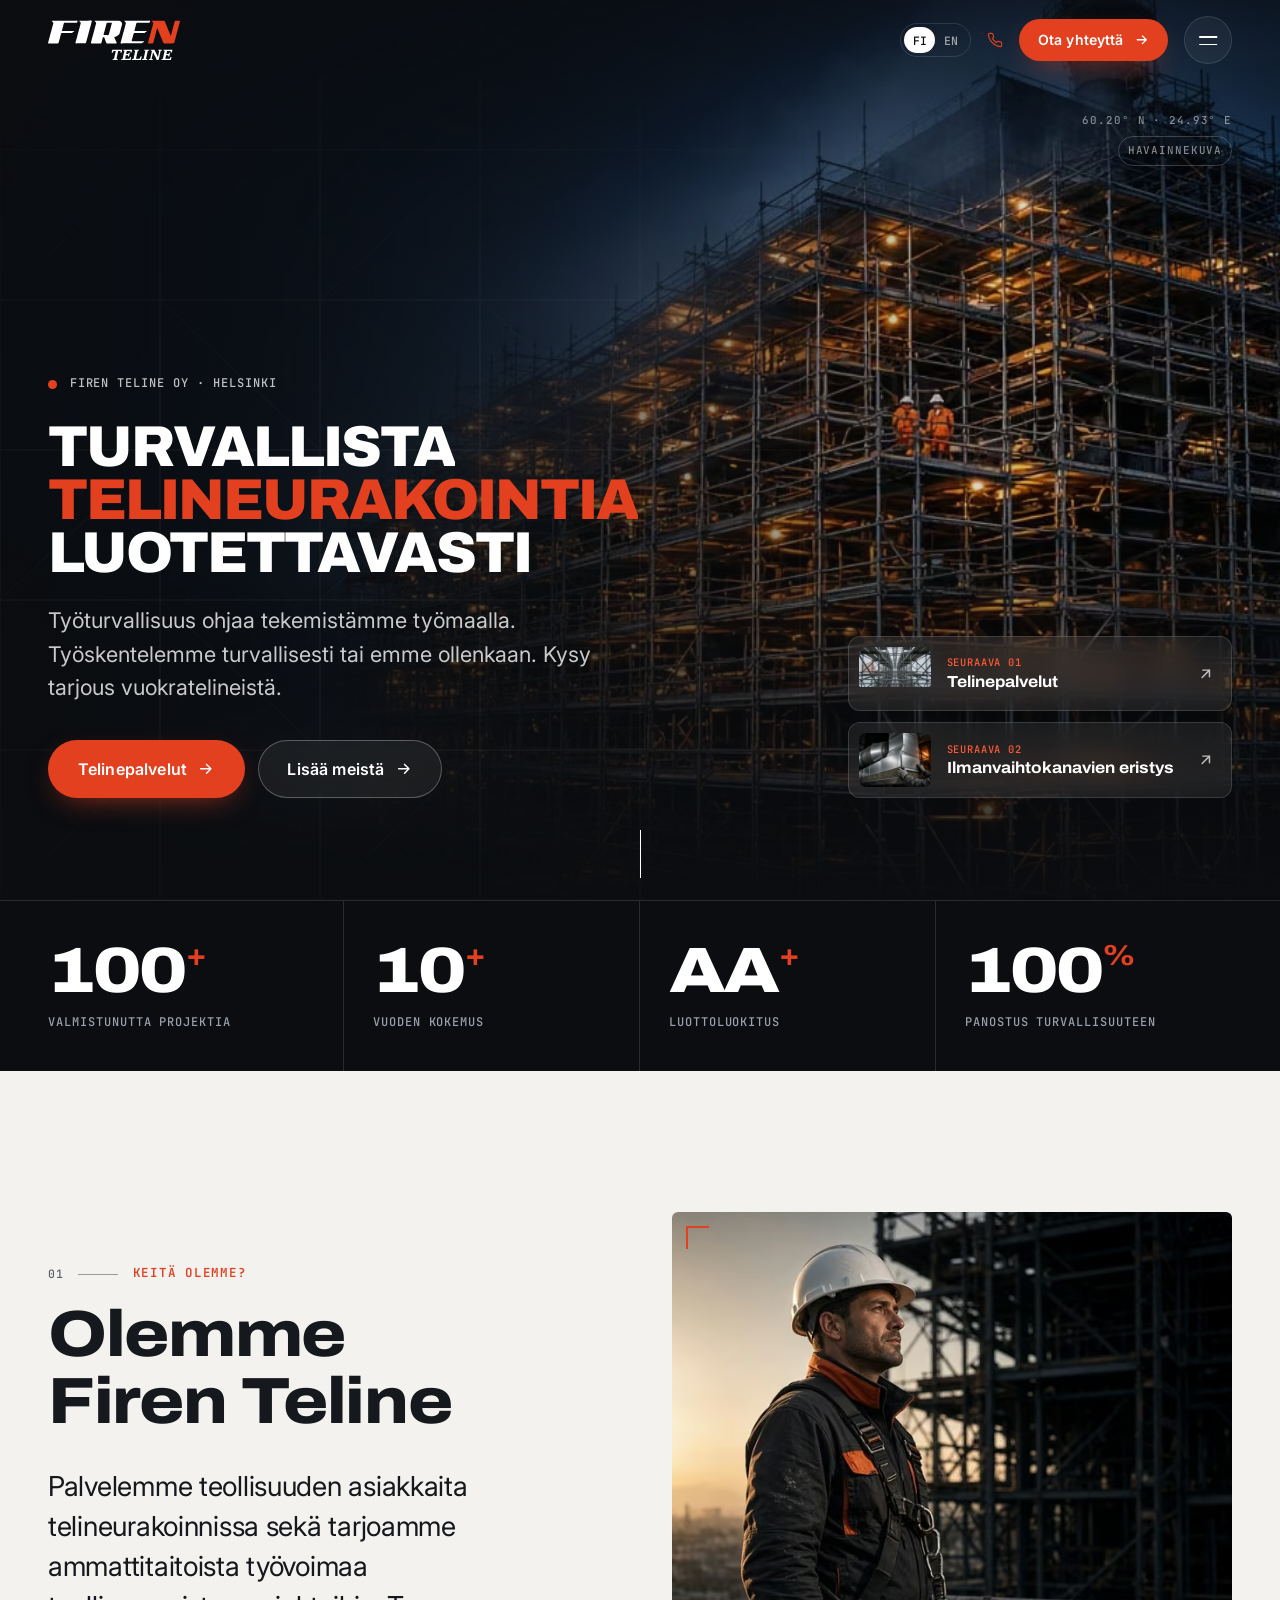
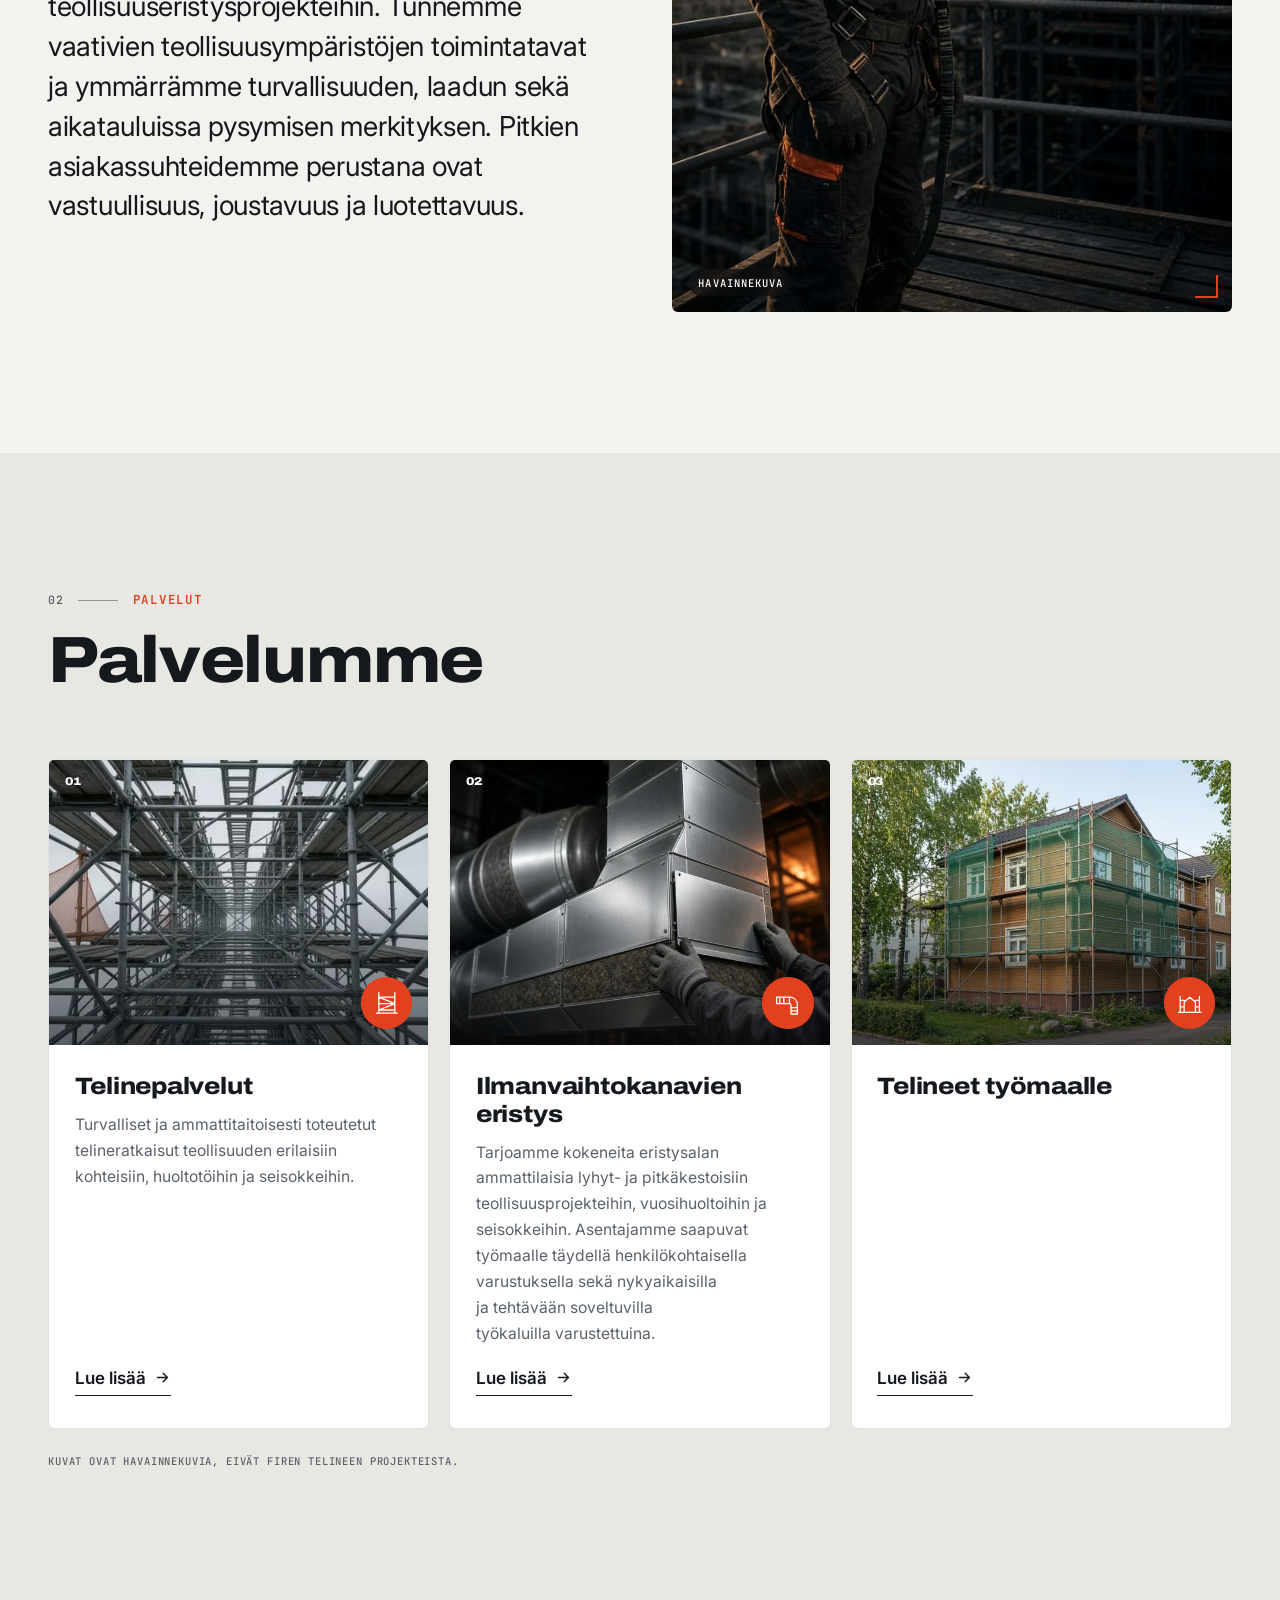
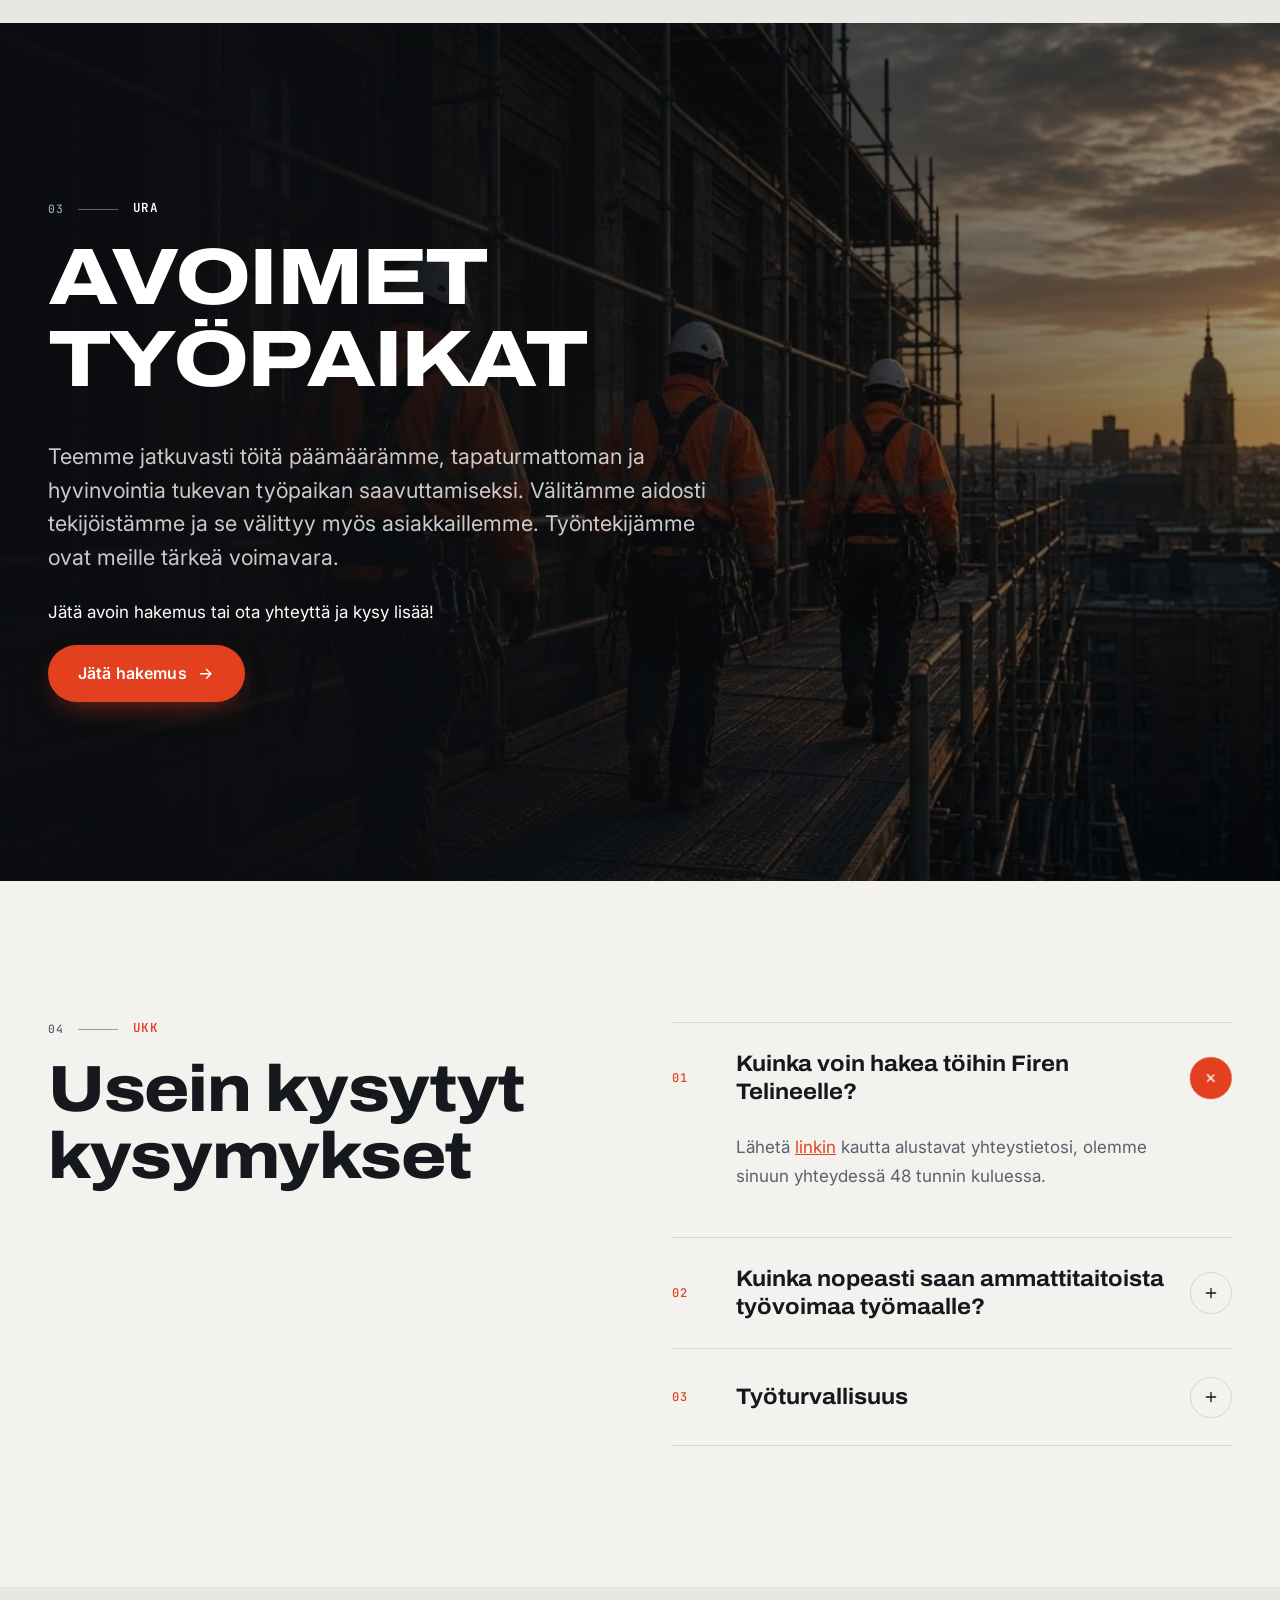
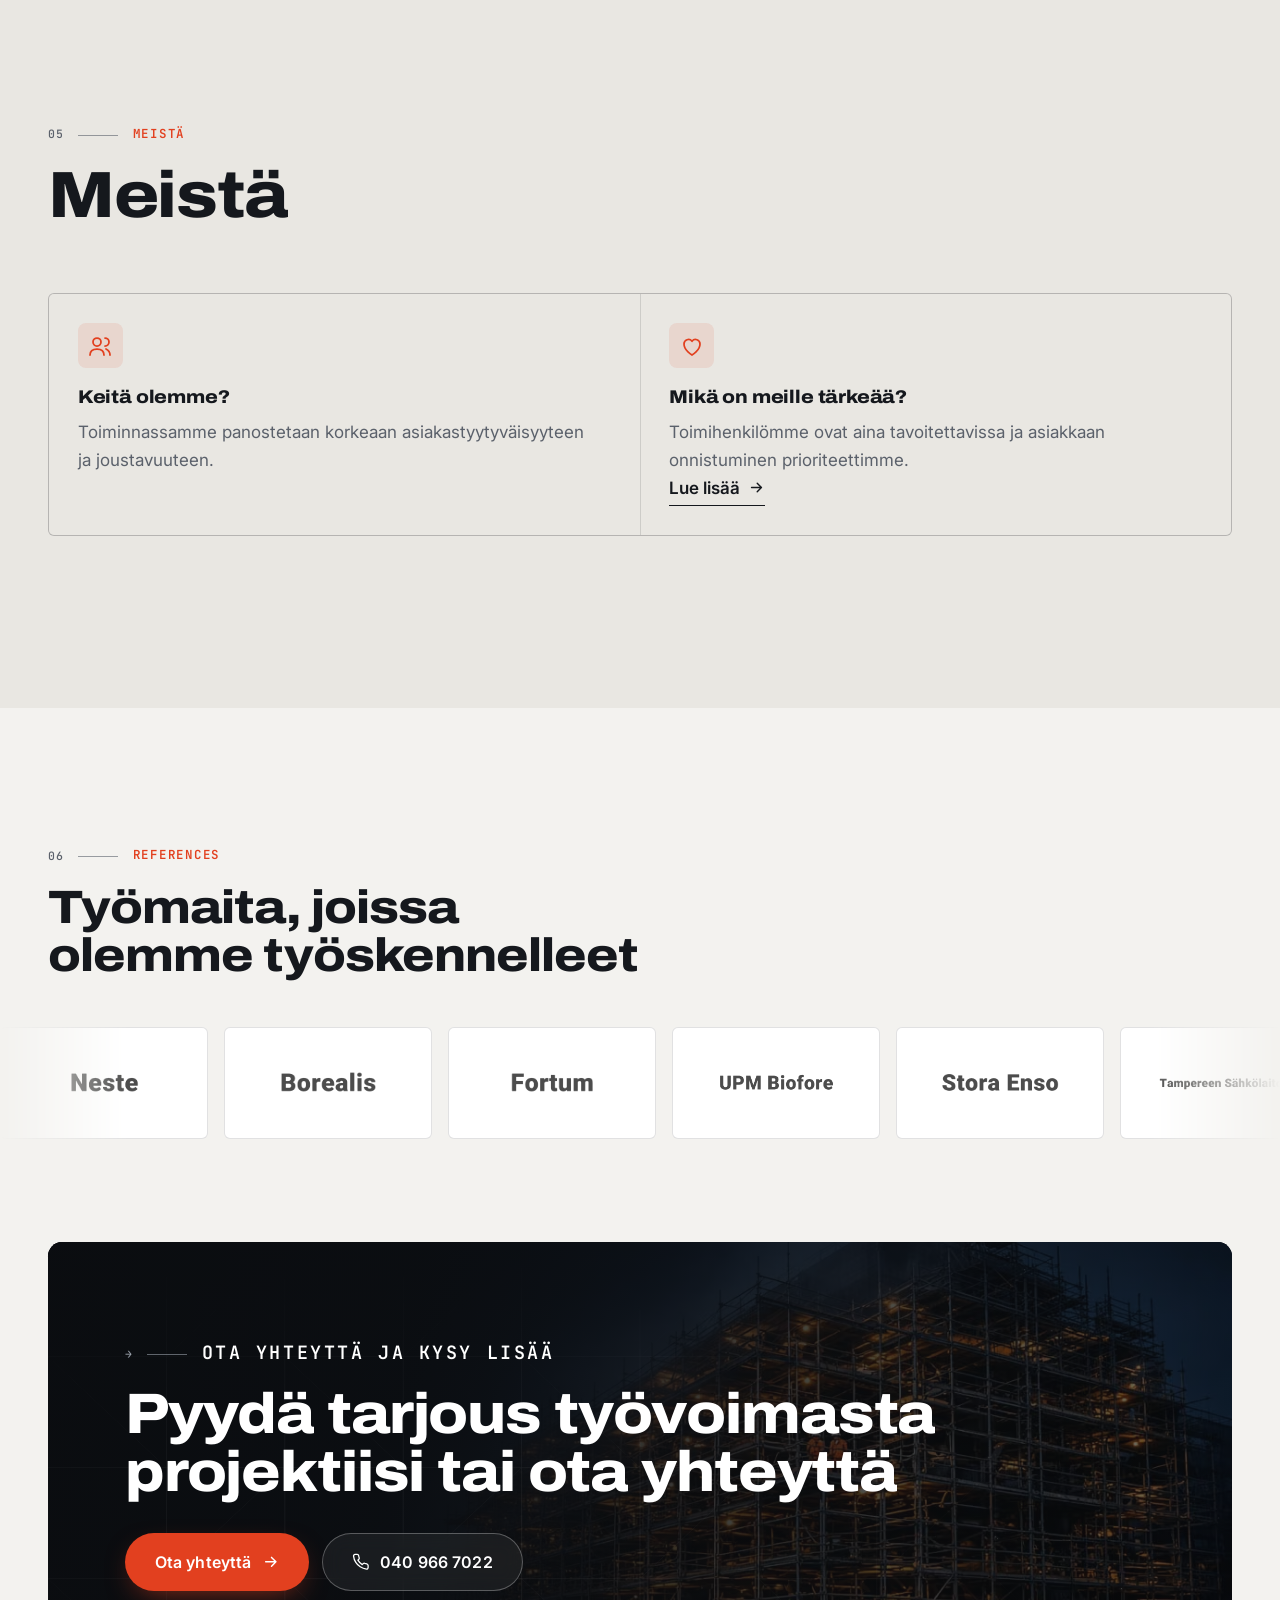
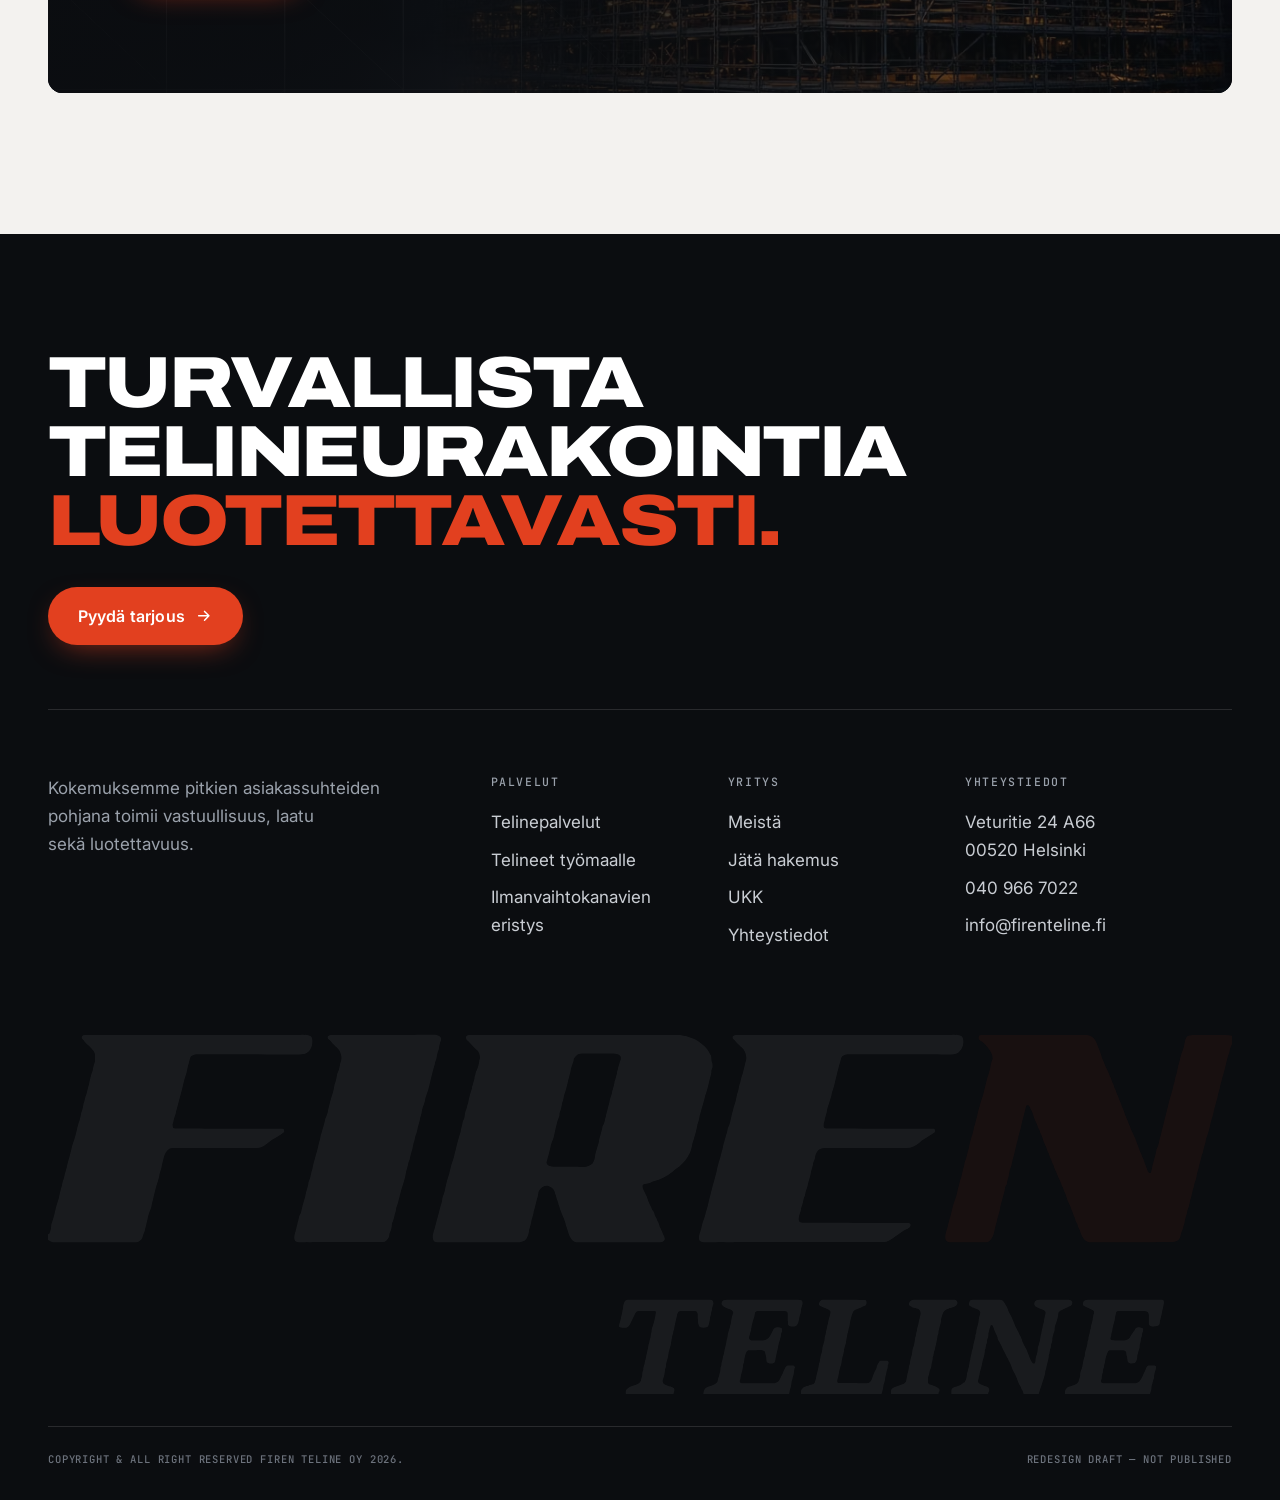
==== commit 3ed59af7: "Redesign v2: industrial-precision design, SVG logo/icons, AVIF/WebP picture sets up to 7680w" ====
--- a/fi/index.html
+++ b/fi/index.html
@@ -1,39 +1,39 @@
-<!doctype html><html lang="fi"><head><meta charset="utf-8"><meta name="viewport" content="width=device-width,initial-scale=1">
-<title>Firen Teline Oy – Turvallista telineurakointia luotettavasti</title><meta name="description" content="Palvelemme teollisuuden asiakkaita telineurakoinnissa sekä tarjoamme ammattitaitoista työvoimaa teollisuuseristysprojekteihin."><meta name="theme-color" content="#0e1013"><meta name="robots" content="noindex, nofollow">
+<!doctype html><html lang="fi"><head><meta charset="utf-8"><meta name="viewport" content="width=device-width,initial-scale=1,viewport-fit=cover">
+<title>Firen Teline Oy – Turvallista telineurakointia luotettavasti</title><meta name="description" content="Palvelemme teollisuuden asiakkaita telineurakoinnissa sekä tarjoamme ammattitaitoista työvoimaa teollisuuseristysprojekteihin."><meta name="theme-color" content="#0b0d10"><meta name="robots" content="noindex, nofollow"><meta name="color-scheme" content="dark light">
 <meta property="og:type" content="website"><meta property="og:site_name" content="Firen Teline Oy"><meta property="og:title" content="Firen Teline Oy – Turvallista telineurakointia luotettavasti"><meta property="og:description" content="Palvelemme teollisuuden asiakkaita telineurakoinnissa sekä tarjoamme ammattitaitoista työvoimaa teollisuuseristysprojekteihin."><meta property="og:image" content="../assets/img/og.jpg"><meta name="twitter:card" content="summary_large_image">
 <link rel="icon" href="../favicon.svg" type="image/svg+xml"><link rel="alternate" hreflang="en" href="../index.html"><link rel="alternate" hreflang="fi" href="../fi/index.html">
-<link rel="preconnect" href="https://fonts.googleapis.com"><link rel="preconnect" href="https://fonts.gstatic.com" crossorigin>
-<link href="https://fonts.googleapis.com/css2?family=Archivo:wght@600;700;800&family=Inter:wght@400;500;600;700&display=swap" rel="stylesheet">
-<link rel="stylesheet" href="../css/style.css"></head><body>
-<a class="skip" href="#main">Siirry sisältöön</a>
-<div class="topbar"><div class="wrap"><div class="l"><span><svg viewBox="0 0 24 24" fill="none" stroke="currentColor" stroke-width="2" stroke-linecap="round" stroke-linejoin="round"><path d="M22 16.9v3a2 2 0 0 1-2.2 2 19.8 19.8 0 0 1-8.6-3.1 19.5 19.5 0 0 1-6-6A19.8 19.8 0 0 1 2.1 4.2 2 2 0 0 1 4.1 2h3a2 2 0 0 1 2 1.7c.1.9.4 1.8.7 2.7a2 2 0 0 1-.5 2.1L8 9.8a16 16 0 0 0 6 6l1.3-1.3a2 2 0 0 1 2.1-.4c.9.3 1.8.6 2.7.7a2 2 0 0 1 1.7 2z"/></svg><a href="tel:+358409667022">040 966 7022</a></span><span class="hide-m"><svg viewBox="0 0 24 24" fill="none" stroke="currentColor" stroke-width="2" stroke-linecap="round" stroke-linejoin="round"><rect x="2" y="4" width="20" height="16" rx="2"/><path d="m22 6-10 7L2 6"/></svg><a href="mailto:info@firenteline.fi">info@firenteline.fi</a></span><span class="hide-m"><svg viewBox="0 0 24 24" fill="none" stroke="currentColor" stroke-width="2" stroke-linecap="round" stroke-linejoin="round"><path d="M12 22s8-6.1 8-12.5A8 8 0 0 0 4 9.5C4 15.9 12 22 12 22z"/><circle cx="12" cy="9.5" r="2.8"/></svg>Veturitie 24 A66, 00520 Helsinki</span></div>
-<nav class="lang" aria-label="Language"><a href="../fi/index.html" hreflang="fi" aria-current=true>FI</a><a href="../index.html" hreflang="en">EN</a></nav></div></div>
-<header class="site"><div class="wrap"><a class="logo" href="../index.html" aria-label="Firen Teline – front page"><img src="../assets/img/firenteline-logo-vari.png" alt="Firen Teline" width="150" height="46"></a>
-<nav class="main" aria-label="Main"><ul><li><a href="../index.html" aria-current=page>Etusivu</a></li><li><a href="../telinepalvelut.html">Telinepalvelut</a></li><li><a href="../telineettyomaalle.html">Telineet työmaalle</a></li><li><a href="../muut-palvelut.html">Ilmanvaihtokanavien eristys</a></li><li><a href="../tyonhakijalle.html">Työnhakijalle</a></li><li><a href="../meista.html">Meistä</a></li><li><a class="btn btn-red" href="../ota-yhteytta.html">Ota yhteyttä <svg viewBox="0 0 24 24" fill="none" stroke="currentColor" stroke-width="2" stroke-linecap="round" stroke-linejoin="round"><path d="M5 12h14M13 6l6 6-6 6"/></svg></a></li><li class="m-only">Call <a href="tel:+358409667022">040 966 7022</a></li></ul></nav>
-<button class="burger" aria-label="Menu" aria-expanded="false"><span></span><span></span><span></span></button></div></header>
-<main id="main"><section class="hero" style="padding:0"><div class="media"><img src="../assets/img/gen-hero-1280.webp" srcset="../assets/img/gen-hero-1280.webp 1280w, ../assets/img/gen-hero-2560.webp 2560w" sizes="100vw" alt="" fetchpriority=high data-parallax=.12></div><svg class="lines" viewBox="0 0 400 800" fill="none" stroke="#fff" stroke-width="1.5" aria-hidden="true"><g><path d="M40 0V800"/><path d="M160 0V800"/><path d="M280 0V800"/><path d="M400 0V800"/><path d="M0 60H400"/><path d="M0 180H400"/><path d="M0 300H400"/><path d="M0 420H400"/><path d="M0 540H400"/><path d="M0 660H400"/><path d="M0 780H400"/><path d="M40 60L160 180"/><path d="M280 60L400 180"/><path d="M40 300L160 420"/><path d="M280 300L400 420"/><path d="M40 540L160 660"/><path d="M280 540L400 660"/><path d="M160 180L40 300"/><path d="M400 180L280 300"/><path d="M160 420L40 540"/><path d="M400 420L280 540"/><path d="M160 660L40 780"/><path d="M400 660L280 780"/></g></svg>
-<div class="wrap"><span class="eyebrow">Firen Teline Oy · Helsinki</span><h1>Turvallista <span class="accent">telineurakointia</span> luotettavasti</h1><p class="lead">Työturvallisuus ohjaa tekemistämme työmaalla. Työskentelemme turvallisesti tai emme ollenkaan. Kysy tarjous vuokratelineistä.</p><div class="ctas"><a class="btn btn-red" href="../telinepalvelut.html">Telinepalvelut <svg viewBox="0 0 24 24" fill="none" stroke="currentColor" stroke-width="2" stroke-linecap="round" stroke-linejoin="round"><path d="M5 12h14M13 6l6 6-6 6"/></svg></a><a class="btn btn-glass" href="../meista.html">Lisää meistä <svg viewBox="0 0 24 24" fill="none" stroke="currentColor" stroke-width="2" stroke-linecap="round" stroke-linejoin="round"><path d="M5 12h14M13 6l6 6-6 6"/></svg></a></div></div><div class="scroll" aria-hidden="true"></div></section><div class="statsbar"><div class="wrap"><div class="inner reveal">
-<div class="s"><b><span data-count="100">100</span><sup>+</sup></b><span>Valmistunutta projektia</span></div>
-<div class="s"><b><span data-count="10">10</span><sup>+</sup></b><span>Vuoden kokemus</span></div>
-<div class="s"><b>AA<sup>+</sup></b><span>Luottoluokitus</span></div>
-<div class="s"><b><span data-count="100">100</span><sup>%</sup></b><span>Panostus turvallisuuteen</span></div></div></div></div>
-<section><div class="wrap split"><div class="reveal"><span class="eyebrow">Keitä olemme?</span><h2>Olemme Firen Teline</h2><p class="lead">Palvelemme teollisuuden asiakkaita telineurakoinnissa sekä tarjoamme ammattitaitoista työvoimaa teollisuuseristysprojekteihin. Tunnemme vaativien teollisuusympäristöjen toimintatavat ja ymmärrämme turvallisuuden, laadun sekä aikatauluissa pysymisen merkityksen. Pitkien asiakassuhteidemme perustana ovat vastuullisuus, joustavuus ja luotettavuus.</p></div><div class="frame reveal d1"><img src="../assets/img/gen-scaffolding-1280.webp" srcset="../assets/img/gen-scaffolding-1280.webp 1280w, ../assets/img/gen-scaffolding-2560.webp 2560w" sizes="600px" alt="Telineasentaja työssä (havainnekuva)" loading=lazy decoding=async></div></div></section>
-<section class="alt"><div class="wrap"><div class="head reveal"><div><span class="eyebrow">Palvelut</span><h2>Palvelumme</h2></div></div><div class="svc">
-<a class="card reveal" href="../telinepalvelut.html"><div class="img"><img src="../assets/img/gen-scaffolding-1280.webp" srcset="../assets/img/gen-scaffolding-1280.webp 1280w, ../assets/img/gen-scaffolding-2560.webp 2560w" sizes="400px" alt="" loading=lazy decoding=async><div class="ico"><svg viewBox="0 0 32 32" fill="none" stroke="currentColor" stroke-width="2" stroke-linecap="round"><path d="M6 29V3M26 29V3M6 9h20M6 17h20M6 25h20M6 9l20 8M26 17 6 25"/><path d="M3 29h26"/></svg></div></div><div class="body"><h3>Telinepalvelut</h3><p>Turvalliset ja ammattitaitoisesti toteutetut telineratkaisut teollisuuden erilaisiin kohteisiin, huoltotöihin ja seisokkeihin.</p><span class="link">Lue lisää <svg viewBox="0 0 24 24" fill="none" stroke="currentColor" stroke-width="2" stroke-linecap="round" stroke-linejoin="round"><path d="M5 12h14M13 6l6 6-6 6"/></svg></span></div></a>
-<a class="card reveal d1" href="../muut-palvelut.html"><div class="img"><img src="../assets/img/gen-ventilation-1280.webp" srcset="../assets/img/gen-ventilation-1280.webp 1280w, ../assets/img/gen-ventilation-2560.webp 2560w" sizes="400px" alt="" loading=lazy decoding=async><div class="ico"><svg viewBox="0 0 32 32" fill="none" stroke="currentColor" stroke-width="2" stroke-linejoin="round"><path d="M2 9h16v8H2z"/><path d="M18 9c6 0 10 4 10 10v11h-8V19c0-1-1-2-2-2"/><path d="M6 9v8M11 9v8M23 13l-5 4M28 22h-8M28 26h-8"/></svg></div></div><div class="body"><h3>Ilmanvaihtokanavien eristys</h3><p>Tarjoamme kokeneita eristysalan ammattilaisia lyhyt- ja pitkäkestoisiin teollisuusprojekteihin, vuosihuoltoihin ja seisokkeihin. Asentajamme saapuvat työmaalle täydellä henkilökohtaisella varustuksella sekä nykyaikaisilla ja tehtävään soveltuvilla työkaluilla varustettuina.</p><span class="link">Lue lisää <svg viewBox="0 0 24 24" fill="none" stroke="currentColor" stroke-width="2" stroke-linecap="round" stroke-linejoin="round"><path d="M5 12h14M13 6l6 6-6 6"/></svg></span></div></a>
-<a class="card reveal d2" href="../telineettyomaalle.html"><div class="img"><img src="../assets/img/gen-worksite-1280.webp" srcset="../assets/img/gen-worksite-1280.webp 1280w, ../assets/img/gen-worksite-2560.webp 2560w" sizes="400px" alt="" loading=lazy decoding=async><div class="ico"><svg viewBox="0 0 32 32" fill="none" stroke="currentColor" stroke-width="2" stroke-linejoin="round" stroke-linecap="round"><path d="M9 28V15l7-6 7 6v13"/><path d="M4 28V8M28 28V8M4 13h5M23 13h5M4 21h5M23 21h5M2 28h28"/></svg></div></div><div class="body"><h3>Telineet työmaalle</h3><span class="link">Lue lisää <svg viewBox="0 0 24 24" fill="none" stroke="currentColor" stroke-width="2" stroke-linecap="round" stroke-linejoin="round"><path d="M5 12h14M13 6l6 6-6 6"/></svg></span></div></a></div></div></section>
-<section class="jobs" style="position:relative"><div class="bgimg"><img src="../assets/img/gen-team-1280.webp" srcset="../assets/img/gen-team-1280.webp 1280w, ../assets/img/gen-team-2560.webp 2560w" sizes="100vw" alt="" loading=lazy decoding=async data-parallax=.1></div><div class="wrap"><div class="reveal"><span class="eyebrow">Ura</span><h2>Avoimet Työpaikat</h2><p class="lead" style="color:#d0d4da">Teemme jatkuvasti töitä päämäärämme, tapaturmattoman ja hyvinvointia tukevan työpaikan saavuttamiseksi. Välitämme aidosti tekijöistämme ja se välittyy myös asiakkaillemme. Työntekijämme ovat meille tärkeä voimavara.</p><p>Jätä avoin hakemus tai ota yhteyttä ja kysy lisää!</p><a class="btn btn-red" href="../tyonhakijalle.html">Jätä hakemus <svg viewBox="0 0 24 24" fill="none" stroke="currentColor" stroke-width="2" stroke-linecap="round" stroke-linejoin="round"><path d="M5 12h14M13 6l6 6-6 6"/></svg></a></div></div></section>
-<section id="faq" class="alt"><div class="wrap split" style="align-items:start"><div class="reveal sticky"><span class="eyebrow">UKK</span><h2>Usein kysytyt kysymykset</h2></div><div class="faq reveal d1"><details open><summary>Kuinka voin hakea töihin Firen Telineelle?<i aria-hidden="true"></i></summary><p>Lähetä <a href="../tyonhakijalle.html">linkin</a> kautta alustavat yhteystietosi, olemme sinuun yhteydessä 48 tunnin kuluessa.</p></details><details><summary>Kuinka nopeasti saan ammattitaitoista työvoimaa työmaalle?<i aria-hidden="true"></i></summary><p>Olemassa olevan aktiivisen työnhakijalistamme ansiosta pystymme reagoimaan nopeastikin eri henkilöstötarpeisiin, ota yhteyttä!</p></details><details><summary>Työturvallisuus<i aria-hidden="true"></i></summary><p>Työntekijämme on varustettu nykyaikaisilla ja työturvallisuusmääräysten mukaisilla varusteilla. Lisäksi yrityksellämme on käytössä oma viikottainen -JOKU ODOTTAA MINUA KOTIIN- työturvallisuusinfo.</p></details></div></div></section>
-<section><div class="wrap"><div class="head reveal"><div><span class="eyebrow">Meistä</span><h2>Meistä</h2></div></div><div class="feature-grid"><div class="reveal"><div class="fi"><svg viewBox="0 0 24 24" fill="none" stroke="currentColor" stroke-width="2" stroke-linecap="round"><circle cx="9" cy="8" r="4"/><path d="M2 21c0-4 3-6 7-6s7 2 7 6M17 4a4 4 0 0 1 0 8M22 21c0-3-2-5-4-6"/></svg></div><h3>Keitä olemme?</h3><p class="muted">Toiminnassamme panostetaan korkeaan asiakastyytyväisyyteen ja joustavuuteen.</p></div><div class="reveal d1"><div class="fi"><svg viewBox="0 0 24 24" fill="none" stroke="currentColor" stroke-width="2" stroke-linecap="round" stroke-linejoin="round"><path d="M12 21s-8-4.5-8-11a4.5 4.5 0 0 1 8-2.8A4.5 4.5 0 0 1 20 10c0 6.5-8 11-8 11z"/></svg></div><h3>Mikä on meille tärkeää?</h3><p class="muted">Toimihenkilömme ovat aina tavoitettavissa ja asiakkaan onnistuminen prioriteettimme.</p><a class="link" href="../meista.html">Lue lisää <svg viewBox="0 0 24 24" fill="none" stroke="currentColor" stroke-width="2" stroke-linecap="round" stroke-linejoin="round"><path d="M5 12h14M13 6l6 6-6 6"/></svg></a></div></div></div></section>
-<section class="alt" style="padding-top:clamp(70px,7vw,110px);padding-bottom:clamp(70px,7vw,110px)"><div class="wrap"><div class="head center reveal"><span class="eyebrow">References</span><h2>Työmaita, joissa olemme työskennelleet</h2></div></div>
-<div class="marquee reveal" aria-label="Sites we have worked on"><div class="track"><div class="lg"><img src="../assets/img/Neste.jpg" alt="Neste" loading="lazy"></div><div class="lg"><img src="../assets/img/Borealis.jpg" alt="Borealis" loading="lazy"></div><div class="lg"><img src="../assets/img/Fortum.jpg" alt="Fortum" loading="lazy"></div><div class="lg"><img src="../assets/img/UPM-biofore.jpg" alt="UPM biofore" loading="lazy"></div><div class="lg"><img src="../assets/img/StoraEnso.jpg" alt="StoraEnso" loading="lazy"></div><div class="lg"><img src="../assets/img/Tampereen-sahkolaitos.jpg" alt="Tampereen sahkolaitos" loading="lazy"></div><div class="lg"><img src="../assets/img/Bayer.jpg" alt="Bayer" loading="lazy"></div><div class="lg"><img src="../assets/img/Kleiber.jpg" alt="Kleiber" loading="lazy"></div><div class="lg"><img src="../assets/img/Alva.jpg" alt="Alva" loading="lazy"></div><div class="lg"><img src="../assets/img/Neste.jpg" aria-hidden="true" alt="Neste" loading="lazy"></div><div class="lg"><img src="../assets/img/Borealis.jpg" aria-hidden="true" alt="Borealis" loading="lazy"></div><div class="lg"><img src="../assets/img/Fortum.jpg" aria-hidden="true" alt="Fortum" loading="lazy"></div><div class="lg"><img src="../assets/img/UPM-biofore.jpg" aria-hidden="true" alt="UPM biofore" loading="lazy"></div><div class="lg"><img src="../assets/img/StoraEnso.jpg" aria-hidden="true" alt="StoraEnso" loading="lazy"></div><div class="lg"><img src="../assets/img/Tampereen-sahkolaitos.jpg" aria-hidden="true" alt="Tampereen sahkolaitos" loading="lazy"></div><div class="lg"><img src="../assets/img/Bayer.jpg" aria-hidden="true" alt="Bayer" loading="lazy"></div><div class="lg"><img src="../assets/img/Kleiber.jpg" aria-hidden="true" alt="Kleiber" loading="lazy"></div><div class="lg"><img src="../assets/img/Alva.jpg" aria-hidden="true" alt="Alva" loading="lazy"></div></div></div></section>
-<section><div class="wrap"><div class="cta reveal"><div><span class="eyebrow" style="color:#fff">Ota yhteyttä ja kysy lisää</span><h2>Pyydä tarjous työvoimasta projektiisi tai ota yhteyttä</h2></div><div class="acts"><a class="btn btn-white" href="../ota-yhteytta.html">Ota yhteyttä <svg viewBox="0 0 24 24" fill="none" stroke="currentColor" stroke-width="2" stroke-linecap="round" stroke-linejoin="round"><path d="M5 12h14M13 6l6 6-6 6"/></svg></a><a class="btn btn-glass" href="tel:+358409667022"><svg viewBox="0 0 24 24" fill="none" stroke="currentColor" stroke-width="2" stroke-linecap="round" stroke-linejoin="round"><path d="M22 16.9v3a2 2 0 0 1-2.2 2 19.8 19.8 0 0 1-8.6-3.1 19.5 19.5 0 0 1-6-6A19.8 19.8 0 0 1 2.1 4.2 2 2 0 0 1 4.1 2h3a2 2 0 0 1 2 1.7c.1.9.4 1.8.7 2.7a2 2 0 0 1-.5 2.1L8 9.8a16 16 0 0 0 6 6l1.3-1.3a2 2 0 0 1 2.1-.4c.9.3 1.8.6 2.7.7a2 2 0 0 1 1.7 2z"/></svg> 040 966 7022</a></div></div></div></section></main>
+<link rel="preconnect" href="https://fonts.googleapis.com"><link rel="preconnect" href="https://fonts.gstatic.com" crossorigin><link href="https://fonts.googleapis.com/css2?family=Archivo:wdth,wght@62..125,500..900&family=Inter:wght@400;500;600;700&family=JetBrains+Mono:wght@400;500&display=swap" rel="stylesheet">
+<link rel="stylesheet" href="../css/style.css"><script>document.documentElement.classList.add("js")</script></head><body>
+<a class="skip" href="#main">Siirry sisältöön</a><div class="progress" aria-hidden="true"></div>
+<header class="site"><div class="wrap bar"><a class="logo" href="../index.html" aria-label="Firen Teline – front page"><img src="../assets/img/logo-light.svg" alt="Firen Teline" width="132" height="41"></a>
+<nav class="main" aria-label="Main"><ul><li><a href="../index.html" aria-current=page>Etusivu</a></li><li><a href="../telinepalvelut.html">Telinepalvelut</a></li><li><a href="../telineettyomaalle.html">Telineet työmaalle</a></li><li><a href="../muut-palvelut.html">Ilmanvaihtokanavien eristys</a></li><li><a href="../tyonhakijalle.html">Työnhakijalle</a></li><li><a href="../meista.html">Meistä</a></li></ul></nav>
+<div class="hdr-r"><nav class="lang" aria-label="Language"><a href="../fi/index.html" hreflang="fi" aria-current=true>FI</a><a href="../index.html" hreflang="en">EN</a></nav>
+<a class="hdr-tel" href="tel:+358409667022"><svg viewBox="0 0 24 24" fill="none" stroke="currentColor" stroke-width="1.75" stroke-linecap="round" stroke-linejoin="round" aria-hidden="true"><path d="M22 16.9v3a2 2 0 0 1-2.2 2 19.8 19.8 0 0 1-8.6-3.1 19.5 19.5 0 0 1-6-6A19.8 19.8 0 0 1 2.1 4.2 2 2 0 0 1 4.1 2h3a2 2 0 0 1 2 1.7c.1.9.4 1.8.7 2.7a2 2 0 0 1-.5 2.1L8 9.8a16 16 0 0 0 6 6l1.3-1.3a2 2 0 0 1 2.1-.4c.9.3 1.8.6 2.7.7a2 2 0 0 1 1.7 2z"/></svg><span>040 966 7022</span></a><a class="btn btn-red btn-sm mag" href="../ota-yhteytta.html"><span>Ota yhteyttä</span> <svg viewBox="0 0 24 24" fill="none" stroke="currentColor" stroke-width="2" stroke-linecap="round" stroke-linejoin="round" aria-hidden="true"><path d="M5 12h14M13 6l6 6-6 6"/></svg></a>
+<button class="burger" aria-label="Menu" aria-expanded="false" aria-controls="menu"><span></span><span></span></button></div></div></header>
+<div class="menu" id="menu" hidden><div class="wrap"><ul class="menu-big"><li><a href="../index.html" aria-current=page><span class="mono">01</span>Etusivu</a></li><li><a href="../telinepalvelut.html"><span class="mono">02</span>Telinepalvelut</a></li><li><a href="../telineettyomaalle.html"><span class="mono">03</span>Telineet työmaalle</a></li><li><a href="../muut-palvelut.html"><span class="mono">04</span>Ilmanvaihtokanavien eristys</a></li><li><a href="../tyonhakijalle.html"><span class="mono">05</span>Työnhakijalle</a></li><li><a href="../meista.html"><span class="mono">06</span>Meistä</a></li></ul><div class="menu-info"><a href="tel:+358409667022"><svg viewBox="0 0 24 24" fill="none" stroke="currentColor" stroke-width="1.75" stroke-linecap="round" stroke-linejoin="round" aria-hidden="true"><path d="M22 16.9v3a2 2 0 0 1-2.2 2 19.8 19.8 0 0 1-8.6-3.1 19.5 19.5 0 0 1-6-6A19.8 19.8 0 0 1 2.1 4.2 2 2 0 0 1 4.1 2h3a2 2 0 0 1 2 1.7c.1.9.4 1.8.7 2.7a2 2 0 0 1-.5 2.1L8 9.8a16 16 0 0 0 6 6l1.3-1.3a2 2 0 0 1 2.1-.4c.9.3 1.8.6 2.7.7a2 2 0 0 1 1.7 2z"/></svg>040 966 7022</a><a href="mailto:info@firenteline.fi"><svg viewBox="0 0 24 24" fill="none" stroke="currentColor" stroke-width="1.75" stroke-linecap="round" stroke-linejoin="round" aria-hidden="true"><rect x="2" y="4" width="20" height="16" rx="2"/><path d="m22 6-10 7L2 6"/></svg>info@firenteline.fi</a><a href="https://www.google.com/maps/search/?api=1&query=Veturitie+24+A+66,+00520+Helsinki" target="_blank" rel="noopener"><svg viewBox="0 0 24 24" fill="none" stroke="currentColor" stroke-width="1.75" stroke-linecap="round" stroke-linejoin="round" aria-hidden="true"><path d="M12 22s8-6.1 8-12.5A8 8 0 0 0 4 9.5C4 15.9 12 22 12 22z"/><circle cx="12" cy="9.5" r="2.8"/></svg>Veturitie 24 A66, 00520 Helsinki</a></div></div></div>
+<main id="main"><section class="hero hero-home"><div class="hero-media"><picture data-parallax=.18><source type="image/avif" srcset="../assets/img/v2-hero-640.avif 640w, ../assets/img/v2-hero-960.avif 960w, ../assets/img/v2-hero-1280.avif 1280w, ../assets/img/v2-hero-1920.avif 1920w, ../assets/img/v2-hero-2560.avif 2560w, ../assets/img/v2-hero-3840.avif 3840w, ../assets/img/v2-hero-5120.avif 5120w, ../assets/img/v2-hero-7680.avif 7680w" sizes="100vw"><source type="image/webp" srcset="../assets/img/v2-hero-640.webp 640w, ../assets/img/v2-hero-960.webp 960w, ../assets/img/v2-hero-1280.webp 1280w, ../assets/img/v2-hero-1920.webp 1920w, ../assets/img/v2-hero-2560.webp 2560w, ../assets/img/v2-hero-3840.webp 3840w, ../assets/img/v2-hero-5120.webp 5120w, ../assets/img/v2-hero-7680.webp 7680w" sizes="100vw"><img src="../assets/img/v2-hero-1280.webp" width="1280" height="720" alt="" fetchpriority="high" decoding="async"></picture></div><div class="hero-shade"></div><svg class="bp" viewBox="0 0 1600 900" preserveAspectRatio="xMidYMid slice" aria-hidden="true"><g stroke="currentColor" stroke-width="1" fill="none" vector-effect="non-scaling-stroke"><path d="M0 0V900"/><path d="M160 0V900"/><path d="M320 0V900"/><path d="M480 0V900"/><path d="M640 0V900"/><path d="M800 0V900"/><path d="M960 0V900"/><path d="M1120 0V900"/><path d="M1280 0V900"/><path d="M1440 0V900"/><path d="M1600 0V900"/><path d="M0 0H1600"/><path d="M0 150H1600"/><path d="M0 300H1600"/><path d="M0 450H1600"/><path d="M0 600H1600"/><path d="M0 750H1600"/><path d="M0 900H1600"/></g><g stroke="currentColor" stroke-width="1" fill="none" opacity=".55"><path d="M0 0l160 150"/><path d="M0 300l160 150"/><path d="M0 600l160 150"/><path d="M320 0l160 150"/><path d="M320 300l160 150"/><path d="M320 600l160 150"/><path d="M640 0l160 150"/><path d="M640 300l160 150"/><path d="M640 600l160 150"/><path d="M960 0l160 150"/><path d="M960 300l160 150"/><path d="M960 600l160 150"/><path d="M1280 0l160 150"/><path d="M1280 300l160 150"/><path d="M1280 600l160 150"/><path d="M320 150l-160 150"/><path d="M320 450l-160 150"/><path d="M320 750l-160 150"/><path d="M640 150l-160 150"/><path d="M640 450l-160 150"/><path d="M640 750l-160 150"/><path d="M960 150l-160 150"/><path d="M960 450l-160 150"/><path d="M960 750l-160 150"/><path d="M1280 150l-160 150"/><path d="M1280 450l-160 150"/><path d="M1280 750l-160 150"/><path d="M1600 150l-160 150"/><path d="M1600 450l-160 150"/><path d="M1600 750l-160 150"/></g></svg>
+<div class="wrap hero-in"><p class="kicker mono"><i></i>Firen Teline Oy · Helsinki</p><h1 class="display" data-split>Turvallista <em>telineurakointia</em> luotettavasti</h1><p class="lead">Työturvallisuus ohjaa tekemistämme työmaalla. Työskentelemme turvallisesti tai emme ollenkaan. Kysy tarjous vuokratelineistä.</p><div class="ctas"><a class="btn btn-red btn-lg mag" href="../telinepalvelut.html"><span>Telinepalvelut</span> <svg viewBox="0 0 24 24" fill="none" stroke="currentColor" stroke-width="2" stroke-linecap="round" stroke-linejoin="round" aria-hidden="true"><path d="M5 12h14M13 6l6 6-6 6"/></svg></a><a class="btn btn-glass btn-lg mag" href="../meista.html"><span>Lisää meistä</span> <svg viewBox="0 0 24 24" fill="none" stroke="currentColor" stroke-width="2" stroke-linecap="round" stroke-linejoin="round" aria-hidden="true"><path d="M5 12h14M13 6l6 6-6 6"/></svg></a></div></div>
+<div class="hero-next"><a href="../telinepalvelut.html" class="nx"><span class="nx-img"><picture><source type="image/avif" srcset="../assets/img/v2-grid-640.avif 640w, ../assets/img/v2-grid-960.avif 960w, ../assets/img/v2-grid-1280.avif 1280w, ../assets/img/v2-grid-1920.avif 1920w, ../assets/img/v2-grid-2560.avif 2560w, ../assets/img/v2-grid-3840.avif 3840w, ../assets/img/v2-grid-5120.avif 5120w, ../assets/img/v2-grid-7680.avif 7680w" sizes="160px"><source type="image/webp" srcset="../assets/img/v2-grid-640.webp 640w, ../assets/img/v2-grid-960.webp 960w, ../assets/img/v2-grid-1280.webp 1280w, ../assets/img/v2-grid-1920.webp 1920w, ../assets/img/v2-grid-2560.webp 2560w, ../assets/img/v2-grid-3840.webp 3840w, ../assets/img/v2-grid-5120.webp 5120w, ../assets/img/v2-grid-7680.webp 7680w" sizes="160px"><img src="../assets/img/v2-grid-1280.webp" width="1280" height="720" alt="" loading="lazy" decoding="async"></picture></span><span class="nx-t"><span class="mono">Seuraava 01</span>Telinepalvelut</span><svg viewBox="0 0 24 24" fill="none" stroke="currentColor" stroke-width="2" stroke-linecap="round" stroke-linejoin="round" aria-hidden="true"><path d="M7 17 17 7M8 7h9v9"/></svg></a><a href="../muut-palvelut.html" class="nx"><span class="nx-img"><picture><source type="image/avif" srcset="../assets/img/v2-duct-640.avif 640w, ../assets/img/v2-duct-960.avif 960w, ../assets/img/v2-duct-1280.avif 1280w, ../assets/img/v2-duct-1920.avif 1920w, ../assets/img/v2-duct-2560.avif 2560w, ../assets/img/v2-duct-3840.avif 3840w, ../assets/img/v2-duct-5120.avif 5120w, ../assets/img/v2-duct-7680.avif 7680w" sizes="160px"><source type="image/webp" srcset="../assets/img/v2-duct-640.webp 640w, ../assets/img/v2-duct-960.webp 960w, ../assets/img/v2-duct-1280.webp 1280w, ../assets/img/v2-duct-1920.webp 1920w, ../assets/img/v2-duct-2560.webp 2560w, ../assets/img/v2-duct-3840.webp 3840w, ../assets/img/v2-duct-5120.webp 5120w, ../assets/img/v2-duct-7680.webp 7680w" sizes="160px"><img src="../assets/img/v2-duct-1280.webp" width="1280" height="960" alt="" loading="lazy" decoding="async"></picture></span><span class="nx-t"><span class="mono">Seuraava 02</span>Ilmanvaihtokanavien eristys</span><svg viewBox="0 0 24 24" fill="none" stroke="currentColor" stroke-width="2" stroke-linecap="round" stroke-linejoin="round" aria-hidden="true"><path d="M7 17 17 7M8 7h9v9"/></svg></a></div><div class="hero-meta mono" aria-hidden="true"><span>60.20° N · 24.93° E</span><span>Havainnekuva</span></div><div class="scroll-cue" aria-hidden="true"><span></span></div></section><div class="stats"><div class="wrap"><div class="stats-in"><div class="st reveal d0"><b class="num"><span data-count="100">100</span><sup>+</sup></b><span class="mono">Valmistunutta projektia</span></div><div class="st reveal d1"><b class="num"><span data-count="10">10</span><sup>+</sup></b><span class="mono">Vuoden kokemus</span></div><div class="st reveal d2"><b class="num">AA<sup>+</sup></b><span class="mono">Luottoluokitus</span></div><div class="st reveal d3"><b class="num"><span data-count="100">100</span><sup>%</sup></b><span class="mono">Panostus turvallisuuteen</span></div></div></div></div>
+<section class="intro"><div class="wrap split"><div class="reveal"><div class="sh  reveal"><div class="sh-l"><p class="eyebrow"><span class="mono">01</span>Keitä olemme?</p><h2 data-split>Olemme Firen Teline</h2></div></div><p class="lead big">Palvelemme teollisuuden asiakkaita telineurakoinnissa sekä tarjoamme ammattitaitoista työvoimaa teollisuuseristysprojekteihin. Tunnemme vaativien teollisuusympäristöjen toimintatavat ja ymmärrämme turvallisuuden, laadun sekä aikatauluissa pysymisen merkityksen. Pitkien asiakassuhteidemme perustana ovat vastuullisuus, joustavuus ja luotettavuus.</p></div><div class="frame reveal d1 tall"><picture><source type="image/avif" srcset="../assets/img/v2-scaffolder-640.avif 640w, ../assets/img/v2-scaffolder-960.avif 960w, ../assets/img/v2-scaffolder-1280.avif 1280w, ../assets/img/v2-scaffolder-1920.avif 1920w, ../assets/img/v2-scaffolder-2560.avif 2560w, ../assets/img/v2-scaffolder-3840.avif 3840w" sizes="(max-width:900px) 100vw, 45vw"><source type="image/webp" srcset="../assets/img/v2-scaffolder-640.webp 640w, ../assets/img/v2-scaffolder-960.webp 960w, ../assets/img/v2-scaffolder-1280.webp 1280w, ../assets/img/v2-scaffolder-1920.webp 1920w, ../assets/img/v2-scaffolder-2560.webp 2560w, ../assets/img/v2-scaffolder-3840.webp 3840w" sizes="(max-width:900px) 100vw, 45vw"><img src="../assets/img/v2-scaffolder-1280.webp" width="1280" height="1707" alt="Telineasentaja työssä (havainnekuva)" loading="lazy" decoding="async"></picture><span class=tag>Havainnekuva</span><span class="corner c1"></span><span class="corner c2"></span></div></div></section>
+<section class="svc-s alt"><div class="wrap"><div class="sh  reveal"><div class="sh-l"><p class="eyebrow"><span class="mono">02</span>Palvelut</p><h2 data-split>Palvelumme</h2></div></div><div class="svc">
+<a class="card reveal" href="../telinepalvelut.html"><div class="img"><picture><source type="image/avif" srcset="../assets/img/v2-grid-640.avif 640w, ../assets/img/v2-grid-960.avif 960w, ../assets/img/v2-grid-1280.avif 1280w, ../assets/img/v2-grid-1920.avif 1920w, ../assets/img/v2-grid-2560.avif 2560w, ../assets/img/v2-grid-3840.avif 3840w, ../assets/img/v2-grid-5120.avif 5120w, ../assets/img/v2-grid-7680.avif 7680w" sizes="(max-width:760px) 100vw, 33vw"><source type="image/webp" srcset="../assets/img/v2-grid-640.webp 640w, ../assets/img/v2-grid-960.webp 960w, ../assets/img/v2-grid-1280.webp 1280w, ../assets/img/v2-grid-1920.webp 1920w, ../assets/img/v2-grid-2560.webp 2560w, ../assets/img/v2-grid-3840.webp 3840w, ../assets/img/v2-grid-5120.webp 5120w, ../assets/img/v2-grid-7680.webp 7680w" sizes="(max-width:760px) 100vw, 33vw"><img src="../assets/img/v2-grid-1280.webp" width="1280" height="720" alt="" loading="lazy" decoding="async"></picture><span class="num mono">01</span><div class="ico"><svg viewBox="0 0 32 32" fill="none" stroke="currentColor" stroke-width="1.6" stroke-linecap="round" stroke-linejoin="round" aria-hidden="true"><path d="M6 29V3M26 29V3M6 9h20M6 17h20M6 25h20M6 9l20 8M26 17 6 25M3 29h26"/></svg></div></div><div class="body"><h3>Telinepalvelut</h3><p>Turvalliset ja ammattitaitoisesti toteutetut telineratkaisut teollisuuden erilaisiin kohteisiin, huoltotöihin ja seisokkeihin.</p><span class="link">Lue lisää <svg viewBox="0 0 24 24" fill="none" stroke="currentColor" stroke-width="2" stroke-linecap="round" stroke-linejoin="round" aria-hidden="true"><path d="M5 12h14M13 6l6 6-6 6"/></svg></span></div></a>
+<a class="card reveal d1" href="../muut-palvelut.html"><div class="img"><picture><source type="image/avif" srcset="../assets/img/v2-duct-640.avif 640w, ../assets/img/v2-duct-960.avif 960w, ../assets/img/v2-duct-1280.avif 1280w, ../assets/img/v2-duct-1920.avif 1920w, ../assets/img/v2-duct-2560.avif 2560w, ../assets/img/v2-duct-3840.avif 3840w, ../assets/img/v2-duct-5120.avif 5120w, ../assets/img/v2-duct-7680.avif 7680w" sizes="(max-width:760px) 100vw, 33vw"><source type="image/webp" srcset="../assets/img/v2-duct-640.webp 640w, ../assets/img/v2-duct-960.webp 960w, ../assets/img/v2-duct-1280.webp 1280w, ../assets/img/v2-duct-1920.webp 1920w, ../assets/img/v2-duct-2560.webp 2560w, ../assets/img/v2-duct-3840.webp 3840w, ../assets/img/v2-duct-5120.webp 5120w, ../assets/img/v2-duct-7680.webp 7680w" sizes="(max-width:760px) 100vw, 33vw"><img src="../assets/img/v2-duct-1280.webp" width="1280" height="960" alt="" loading="lazy" decoding="async"></picture><span class="num mono">02</span><div class="ico"><svg viewBox="0 0 32 32" fill="none" stroke="currentColor" stroke-width="1.6" stroke-linecap="round" stroke-linejoin="round" aria-hidden="true"><path d="M2 9h16v8H2zM18 9c6 0 10 4 10 10v11h-8V19c0-1-1-2-2-2M6 9v8M11 9v8M28 22h-8M28 26h-8"/></svg></div></div><div class="body"><h3>Ilmanvaihtokanavien eristys</h3><p>Tarjoamme kokeneita eristysalan ammattilaisia lyhyt- ja pitkäkestoisiin teollisuusprojekteihin, vuosihuoltoihin ja seisokkeihin. Asentajamme saapuvat työmaalle täydellä henkilökohtaisella varustuksella sekä nykyaikaisilla ja tehtävään soveltuvilla työkaluilla varustettuina.</p><span class="link">Lue lisää <svg viewBox="0 0 24 24" fill="none" stroke="currentColor" stroke-width="2" stroke-linecap="round" stroke-linejoin="round" aria-hidden="true"><path d="M5 12h14M13 6l6 6-6 6"/></svg></span></div></a>
+<a class="card reveal d2" href="../telineettyomaalle.html"><div class="img"><picture><source type="image/avif" srcset="../assets/img/gen-worksite-640.avif 640w, ../assets/img/gen-worksite-960.avif 960w, ../assets/img/gen-worksite-1280.avif 1280w, ../assets/img/gen-worksite-1920.avif 1920w, ../assets/img/gen-worksite-2560.avif 2560w, ../assets/img/gen-worksite-3840.avif 3840w, ../assets/img/gen-worksite-5120.avif 5120w, ../assets/img/gen-worksite-7680.avif 7680w" sizes="(max-width:760px) 100vw, 33vw"><source type="image/webp" srcset="../assets/img/gen-worksite-640.webp 640w, ../assets/img/gen-worksite-960.webp 960w, ../assets/img/gen-worksite-1280.webp 1280w, ../assets/img/gen-worksite-1920.webp 1920w, ../assets/img/gen-worksite-2560.webp 2560w, ../assets/img/gen-worksite-3840.webp 3840w, ../assets/img/gen-worksite-5120.webp 5120w, ../assets/img/gen-worksite-7680.webp 7680w" sizes="(max-width:760px) 100vw, 33vw"><img src="../assets/img/gen-worksite-1280.webp" width="1280" height="960" alt="" loading="lazy" decoding="async"></picture><span class="num mono">03</span><div class="ico"><svg viewBox="0 0 32 32" fill="none" stroke="currentColor" stroke-width="1.6" stroke-linecap="round" stroke-linejoin="round" aria-hidden="true"><path d="M9 28V15l7-6 7 6v13M4 28V8M28 28V8M4 13h5M23 13h5M4 21h5M23 21h5M2 28h28"/></svg></div></div><div class="body"><h3>Telineet työmaalle</h3><span class="link">Lue lisää <svg viewBox="0 0 24 24" fill="none" stroke="currentColor" stroke-width="2" stroke-linecap="round" stroke-linejoin="round" aria-hidden="true"><path d="M5 12h14M13 6l6 6-6 6"/></svg></span></div></a></div><p class="ill-note mono">Kuvat ovat havainnekuvia, eivät Firen Telineen projekteista.</p></div></section>
+<section class="jobs"><picture class="jobs-bg" data-parallax=.12><source type="image/avif" srcset="../assets/img/gen-team-640.avif 640w, ../assets/img/gen-team-960.avif 960w, ../assets/img/gen-team-1280.avif 1280w, ../assets/img/gen-team-1920.avif 1920w, ../assets/img/gen-team-2560.avif 2560w, ../assets/img/gen-team-3840.avif 3840w, ../assets/img/gen-team-5120.avif 5120w, ../assets/img/gen-team-7680.avif 7680w" sizes="100vw"><source type="image/webp" srcset="../assets/img/gen-team-640.webp 640w, ../assets/img/gen-team-960.webp 960w, ../assets/img/gen-team-1280.webp 1280w, ../assets/img/gen-team-1920.webp 1920w, ../assets/img/gen-team-2560.webp 2560w, ../assets/img/gen-team-3840.webp 3840w, ../assets/img/gen-team-5120.webp 5120w, ../assets/img/gen-team-7680.webp 7680w" sizes="100vw"><img src="../assets/img/gen-team-1280.webp" width="1280" height="720" alt="" loading="lazy" decoding="async"></picture><div class="jobs-shade"></div><div class="wrap"><div class="jobs-in reveal"><p class="eyebrow light"><span class="mono">03</span>Ura</p><h2 data-split>Avoimet Työpaikat</h2><p class="lead">Teemme jatkuvasti töitä päämäärämme, tapaturmattoman ja hyvinvointia tukevan työpaikan saavuttamiseksi. Välitämme aidosti tekijöistämme ja se välittyy myös asiakkaillemme. Työntekijämme ovat meille tärkeä voimavara.</p><p>Jätä avoin hakemus tai ota yhteyttä ja kysy lisää!</p><a class="btn btn-red btn-lg mag" href="../tyonhakijalle.html"><span>Jätä hakemus</span> <svg viewBox="0 0 24 24" fill="none" stroke="currentColor" stroke-width="2" stroke-linecap="round" stroke-linejoin="round" aria-hidden="true"><path d="M5 12h14M13 6l6 6-6 6"/></svg></a></div></div></section>
+<section id="faq" class="faq-s"><div class="wrap split top"><div class="sticky"><div class="sh  reveal"><div class="sh-l"><p class="eyebrow"><span class="mono">04</span>UKK</p><h2 data-split>Usein kysytyt kysymykset</h2></div></div></div><div class="faq reveal d1"><details open><summary><span class="mono">01</span><span class="qq">Kuinka voin hakea töihin Firen Telineelle?</span><i aria-hidden="true"><svg viewBox="0 0 24 24" fill="none" stroke="currentColor" stroke-width="2" stroke-linecap="round" stroke-linejoin="round" aria-hidden="true"><path d="M12 5v14M5 12h14"/></svg></i></summary><div class="ans"><p>Lähetä <a href="../tyonhakijalle.html">linkin</a> kautta alustavat yhteystietosi, olemme sinuun yhteydessä 48 tunnin kuluessa.</p></div></details><details><summary><span class="mono">02</span><span class="qq">Kuinka nopeasti saan ammattitaitoista työvoimaa työmaalle?</span><i aria-hidden="true"><svg viewBox="0 0 24 24" fill="none" stroke="currentColor" stroke-width="2" stroke-linecap="round" stroke-linejoin="round" aria-hidden="true"><path d="M12 5v14M5 12h14"/></svg></i></summary><div class="ans"><p>Olemassa olevan aktiivisen työnhakijalistamme ansiosta pystymme reagoimaan nopeastikin eri henkilöstötarpeisiin, ota yhteyttä!</p></div></details><details><summary><span class="mono">03</span><span class="qq">Työturvallisuus</span><i aria-hidden="true"><svg viewBox="0 0 24 24" fill="none" stroke="currentColor" stroke-width="2" stroke-linecap="round" stroke-linejoin="round" aria-hidden="true"><path d="M12 5v14M5 12h14"/></svg></i></summary><div class="ans"><p>Työntekijämme on varustettu nykyaikaisilla ja työturvallisuusmääräysten mukaisilla varusteilla. Lisäksi yrityksellämme on käytössä oma viikottainen -JOKU ODOTTAA MINUA KOTIIN- työturvallisuusinfo.</p></div></details></div></div></section>
+<section class="alt"><div class="wrap"><div class="sh  reveal"><div class="sh-l"><p class="eyebrow"><span class="mono">05</span>Meistä</p><h2 data-split>Meistä</h2></div></div><div class="feature-grid two"><div class="feat reveal"><div class="fi"><svg viewBox="0 0 24 24" fill="none" stroke="currentColor" stroke-width="1.75" stroke-linecap="round" stroke-linejoin="round" aria-hidden="true"><circle cx="9" cy="8" r="4"/><path d="M2 21c0-4 3-6 7-6s7 2 7 6M17 4a4 4 0 0 1 0 8M22 21c0-3-2-5-4-6"/></svg></div><h3>Keitä olemme?</h3><p class="muted">Toiminnassamme panostetaan korkeaan asiakastyytyväisyyteen ja joustavuuteen.</p></div><div class="feat reveal d1"><div class="fi"><svg viewBox="0 0 24 24" fill="none" stroke="currentColor" stroke-width="1.75" stroke-linecap="round" stroke-linejoin="round" aria-hidden="true"><path d="M12 21s-8-4.5-8-11a4.5 4.5 0 0 1 8-2.8A4.5 4.5 0 0 1 20 10c0 6.5-8 11-8 11z"/></svg></div><h3>Mikä on meille tärkeää?</h3><p class="muted">Toimihenkilömme ovat aina tavoitettavissa ja asiakkaan onnistuminen prioriteettimme.</p><a class="link" href="../meista.html">Lue lisää <svg viewBox="0 0 24 24" fill="none" stroke="currentColor" stroke-width="2" stroke-linecap="round" stroke-linejoin="round" aria-hidden="true"><path d="M5 12h14M13 6l6 6-6 6"/></svg></a></div></div></div></section>
+<section class="refs"><div class="wrap"><div class="refs-h reveal"><p class="eyebrow"><span class="mono">06</span>References</p><h2>Työmaita, joissa olemme työskennelleet</h2></div></div>
+<div class="marquee" aria-label="Sites we have worked on"><div class="track"><div class="lg"><img src="../assets/img/Neste.jpg" alt="Neste" loading="lazy" width="253" height="150"></div><div class="lg"><img src="../assets/img/Borealis.jpg" alt="Borealis" loading="lazy" width="338" height="150"></div><div class="lg"><img src="../assets/img/Fortum.jpg" alt="Fortum" loading="lazy" width="338" height="150"></div><div class="lg"><img src="../assets/img/UPM-biofore.jpg" alt="UPM biofore" loading="lazy" width="499" height="150"></div><div class="lg"><img src="../assets/img/StoraEnso.jpg" alt="StoraEnso" loading="lazy" width="414" height="150"></div><div class="lg"><img src="../assets/img/Tampereen-sahkolaitos.jpg" alt="Tampereen sahkolaitos" loading="lazy" width="825" height="150"></div><div class="lg"><img src="../assets/img/Bayer.jpg" alt="Bayer" loading="lazy" width="253" height="150"></div><div class="lg"><img src="../assets/img/Kleiber.jpg" alt="Kleiber" loading="lazy" width="598" height="386"></div><div class="lg"><img src="../assets/img/Alva.jpg" alt="Alva" loading="lazy" width="468" height="290"></div><div class="lg"><img src="../assets/img/Neste.jpg" aria-hidden="true" alt="Neste" loading="lazy" width="253" height="150"></div><div class="lg"><img src="../assets/img/Borealis.jpg" aria-hidden="true" alt="Borealis" loading="lazy" width="338" height="150"></div><div class="lg"><img src="../assets/img/Fortum.jpg" aria-hidden="true" alt="Fortum" loading="lazy" width="338" height="150"></div><div class="lg"><img src="../assets/img/UPM-biofore.jpg" aria-hidden="true" alt="UPM biofore" loading="lazy" width="499" height="150"></div><div class="lg"><img src="../assets/img/StoraEnso.jpg" aria-hidden="true" alt="StoraEnso" loading="lazy" width="414" height="150"></div><div class="lg"><img src="../assets/img/Tampereen-sahkolaitos.jpg" aria-hidden="true" alt="Tampereen sahkolaitos" loading="lazy" width="825" height="150"></div><div class="lg"><img src="../assets/img/Bayer.jpg" aria-hidden="true" alt="Bayer" loading="lazy" width="253" height="150"></div><div class="lg"><img src="../assets/img/Kleiber.jpg" aria-hidden="true" alt="Kleiber" loading="lazy" width="598" height="386"></div><div class="lg"><img src="../assets/img/Alva.jpg" aria-hidden="true" alt="Alva" loading="lazy" width="468" height="290"></div></div></div></section>
+<section class="cta-s"><div class="wrap"><div class="cta reveal"><picture class="cta-bg"><source type="image/avif" srcset="../assets/img/v2-hero-640.avif 640w, ../assets/img/v2-hero-960.avif 960w, ../assets/img/v2-hero-1280.avif 1280w, ../assets/img/v2-hero-1920.avif 1920w, ../assets/img/v2-hero-2560.avif 2560w, ../assets/img/v2-hero-3840.avif 3840w, ../assets/img/v2-hero-5120.avif 5120w, ../assets/img/v2-hero-7680.avif 7680w" sizes="(max-width:1440px) 100vw, 1440px"><source type="image/webp" srcset="../assets/img/v2-hero-640.webp 640w, ../assets/img/v2-hero-960.webp 960w, ../assets/img/v2-hero-1280.webp 1280w, ../assets/img/v2-hero-1920.webp 1920w, ../assets/img/v2-hero-2560.webp 2560w, ../assets/img/v2-hero-3840.webp 3840w, ../assets/img/v2-hero-5120.webp 5120w, ../assets/img/v2-hero-7680.webp 7680w" sizes="(max-width:1440px) 100vw, 1440px"><img src="../assets/img/v2-hero-1280.webp" width="1280" height="720" alt="" loading="lazy" decoding="async"></picture><div class="cta-shade"></div><svg class="bp" viewBox="0 0 1600 900" preserveAspectRatio="xMidYMid slice" aria-hidden="true"><g stroke="currentColor" stroke-width="1" fill="none" vector-effect="non-scaling-stroke"><path d="M0 0V900"/><path d="M160 0V900"/><path d="M320 0V900"/><path d="M480 0V900"/><path d="M640 0V900"/><path d="M800 0V900"/><path d="M960 0V900"/><path d="M1120 0V900"/><path d="M1280 0V900"/><path d="M1440 0V900"/><path d="M1600 0V900"/><path d="M0 0H1600"/><path d="M0 150H1600"/><path d="M0 300H1600"/><path d="M0 450H1600"/><path d="M0 600H1600"/><path d="M0 750H1600"/><path d="M0 900H1600"/></g><g stroke="currentColor" stroke-width="1" fill="none" opacity=".55"><path d="M0 0l160 150"/><path d="M0 300l160 150"/><path d="M0 600l160 150"/><path d="M320 0l160 150"/><path d="M320 300l160 150"/><path d="M320 600l160 150"/><path d="M640 0l160 150"/><path d="M640 300l160 150"/><path d="M640 600l160 150"/><path d="M960 0l160 150"/><path d="M960 300l160 150"/><path d="M960 600l160 150"/><path d="M1280 0l160 150"/><path d="M1280 300l160 150"/><path d="M1280 600l160 150"/><path d="M320 150l-160 150"/><path d="M320 450l-160 150"/><path d="M320 750l-160 150"/><path d="M640 150l-160 150"/><path d="M640 450l-160 150"/><path d="M640 750l-160 150"/><path d="M960 150l-160 150"/><path d="M960 450l-160 150"/><path d="M960 750l-160 150"/><path d="M1280 150l-160 150"/><path d="M1280 450l-160 150"/><path d="M1280 750l-160 150"/><path d="M1600 150l-160 150"/><path d="M1600 450l-160 150"/><path d="M1600 750l-160 150"/></g></svg>
+<div class="cta-in"><p class="eyebrow light"><span class="mono">→</span>Ota yhteyttä ja kysy lisää</p><h2 data-split>Pyydä tarjous työvoimasta projektiisi tai ota yhteyttä</h2>
+<div class="acts"><a class="btn btn-red btn-lg mag" href="../ota-yhteytta.html"><span>Ota yhteyttä</span> <svg viewBox="0 0 24 24" fill="none" stroke="currentColor" stroke-width="2" stroke-linecap="round" stroke-linejoin="round" aria-hidden="true"><path d="M5 12h14M13 6l6 6-6 6"/></svg></a><a class="btn btn-glass btn-lg" href="tel:+358409667022"><svg viewBox="0 0 24 24" fill="none" stroke="currentColor" stroke-width="1.75" stroke-linecap="round" stroke-linejoin="round" aria-hidden="true"><path d="M22 16.9v3a2 2 0 0 1-2.2 2 19.8 19.8 0 0 1-8.6-3.1 19.5 19.5 0 0 1-6-6A19.8 19.8 0 0 1 2.1 4.2 2 2 0 0 1 4.1 2h3a2 2 0 0 1 2 1.7c.1.9.4 1.8.7 2.7a2 2 0 0 1-.5 2.1L8 9.8a16 16 0 0 0 6 6l1.3-1.3a2 2 0 0 1 2.1-.4c.9.3 1.8.6 2.7.7a2 2 0 0 1 1.7 2z"/></svg> 040 966 7022</a></div></div></div></div></section></main>
 <footer class="site"><div class="wrap">
-<div class="big"><div>Turvallista telineurakointia<br><em>luotettavasti.</em></div><a class="btn btn-red" href="../ota-yhteytta.html">Pyydä tarjous <svg viewBox="0 0 24 24" fill="none" stroke="currentColor" stroke-width="2" stroke-linecap="round" stroke-linejoin="round"><path d="M5 12h14M13 6l6 6-6 6"/></svg></a></div>
-<div class="cols"><div><img class="flogo" src="../assets/img/Firen-teline-uusi.png" alt="Firen Teline" width="144" height="50" loading="lazy"><p>Kokemuksemme pitkien asiakassuhteiden pohjana toimii vastuullisuus, laatu sekä luotettavuus.</p></div>
+<div class="f-cta"><p class="f-big">Turvallista telineurakointia<br><em>luotettavasti.</em></p><a class="btn btn-red btn-lg mag" href="../ota-yhteytta.html"><span>Pyydä tarjous</span> <svg viewBox="0 0 24 24" fill="none" stroke="currentColor" stroke-width="2" stroke-linecap="round" stroke-linejoin="round" aria-hidden="true"><path d="M5 12h14M13 6l6 6-6 6"/></svg></a></div>
+<div class="cols"><div><p class="f-about">Kokemuksemme pitkien asiakassuhteiden pohjana toimii vastuullisuus, laatu sekä luotettavuus.</p></div>
 <div><h4>Palvelut</h4><ul><li><a href="../telinepalvelut.html">Telinepalvelut</a></li><li><a href="../telineettyomaalle.html">Telineet työmaalle</a></li><li><a href="../muut-palvelut.html">Ilmanvaihtokanavien eristys</a></li></ul></div>
 <div><h4>Yritys</h4><ul><li><a href="../meista.html">Meistä</a></li><li><a href="../tyonhakijalle.html">Jätä hakemus</a></li><li><a href="../index.html#faq">UKK</a></li><li><a href="../ota-yhteytta.html">Yhteystiedot</a></li></ul></div>
 <div><h4>Yhteystiedot</h4><ul><li><a href="https://www.google.com/maps/search/?api=1&query=Veturitie+24+A+66,+00520+Helsinki" target="_blank" rel="noopener">Veturitie 24 A66<br>00520 Helsinki</a></li><li><a href="tel:+358409667022">040 966 7022</a></li><li><a href="mailto:info@firenteline.fi">info@firenteline.fi</a></li></ul></div></div>
-<div class="bottom"><span>Copyright &amp; All Right Reserved Firen teline Oy 2026.</span><span>Redesign draft — not published</span></div></div></footer>
-<a class="btn btn-red callfab" href="tel:+358409667022" aria-label="Call 040 966 7022"><svg viewBox="0 0 24 24" fill="none" stroke="currentColor" stroke-width="2" stroke-linecap="round" stroke-linejoin="round"><path d="M22 16.9v3a2 2 0 0 1-2.2 2 19.8 19.8 0 0 1-8.6-3.1 19.5 19.5 0 0 1-6-6A19.8 19.8 0 0 1 2.1 4.2 2 2 0 0 1 4.1 2h3a2 2 0 0 1 2 1.7c.1.9.4 1.8.7 2.7a2 2 0 0 1-.5 2.1L8 9.8a16 16 0 0 0 6 6l1.3-1.3a2 2 0 0 1 2.1-.4c.9.3 1.8.6 2.7.7a2 2 0 0 1 1.7 2z"/></svg><span>Call</span></a>
+<img class="f-mark" src="../assets/img/logo-light.svg" alt="" width="4000" height="1232" loading="lazy">
+<div class="bottom mono"><span>Copyright &amp; All Right Reserved Firen teline Oy 2026.</span><span>Redesign draft — not published</span></div></div></footer>
+<div class="actionbar"><a class="btn btn-ghost" href="tel:+358409667022"><svg viewBox="0 0 24 24" fill="none" stroke="currentColor" stroke-width="1.75" stroke-linecap="round" stroke-linejoin="round" aria-hidden="true"><path d="M22 16.9v3a2 2 0 0 1-2.2 2 19.8 19.8 0 0 1-8.6-3.1 19.5 19.5 0 0 1-6-6A19.8 19.8 0 0 1 2.1 4.2 2 2 0 0 1 4.1 2h3a2 2 0 0 1 2 1.7c.1.9.4 1.8.7 2.7a2 2 0 0 1-.5 2.1L8 9.8a16 16 0 0 0 6 6l1.3-1.3a2 2 0 0 1 2.1-.4c.9.3 1.8.6 2.7.7a2 2 0 0 1 1.7 2z"/></svg><span>Soita</span></a><a class="btn btn-red" href="../ota-yhteytta.html"><span>Pyydä tarjous</span> <svg viewBox="0 0 24 24" fill="none" stroke="currentColor" stroke-width="2" stroke-linecap="round" stroke-linejoin="round" aria-hidden="true"><path d="M5 12h14M13 6l6 6-6 6"/></svg></a></div>
 <script src="../js/main.js" defer></script></body></html>
--- a/css/style.css
+++ b/css/style.css
@@ -1,282 +1,231 @@
-/* Firen Teline — redesign draft */
-:root{--red:#e2401f;--red-d:#c4321440;--red-dd:#b8300f;--ink:#0e1013;--ink2:#171a1f;--ink3:#22262d;--steel:#8a9099;--grey:#5d636b;--line:#e6e8eb;--bg:#f4f5f6;--paper:#fbfbfa;
---w:1240px;--r:18px;--ease:cubic-bezier(.2,.7,.2,1);
---fh:"Archivo",system-ui,sans-serif;--fb:"Inter",system-ui,-apple-system,"Segoe UI",Roboto,sans-serif}
+/* Firen Teline — v2 "Industrial Precision" design system. Vector-first, fluid, scales to 4K/8K displays. */
+@view-transition{navigation:auto}
+:root{--red:#e2401f;--red2:#ff5a36;--ink:#0b0d10;--ink2:#12151a;--ink3:#1a1e25;--paper:#f3f2ef;--paper2:#e9e7e2;--line:rgba(11,13,16,.12);--lineD:rgba(255,255,255,.12);
+--tx:#15181d;--mut:#5b616b;--mutD:#9aa1ab;--w:88rem;--g:clamp(1.25rem,4vw,3rem);--r:.375rem;--ease:cubic-bezier(.2,.7,.1,1);
+--fd:"Archivo",system-ui,sans-serif;--fb:"Inter",system-ui,sans-serif;--fm:"JetBrains Mono",ui-monospace,monospace}
 *,*::before,*::after{box-sizing:border-box}
-html{scroll-behavior:smooth;-webkit-text-size-adjust:100%}
-body{margin:0;font-family:var(--fb);color:var(--ink);line-height:1.7;font-size:17px;background:var(--paper);-webkit-font-smoothing:antialiased;text-rendering:optimizeLegibility}
-img{max-width:100%;display:block;height:auto}
-a{color:inherit}
-:focus-visible{outline:3px solid var(--red);outline-offset:3px;border-radius:6px}
-.skip{position:absolute;left:-999px;top:8px;background:#fff;padding:10px 16px;z-index:100;border-radius:8px}.skip:focus{left:12px}
-h1,h2,h3,h4{font-family:var(--fh);line-height:1.08;margin:0 0 .55em;letter-spacing:-.025em;font-weight:800}
-h1{font-size:clamp(2.6rem,1.6rem + 4.2vw,5.4rem);letter-spacing:-.035em}
-h2{font-size:clamp(2rem,1.4rem + 2.3vw,3.4rem)}
-h3{font-size:clamp(1.2rem,1.1rem + .4vw,1.45rem);letter-spacing:-.015em;font-weight:700}
-p{margin:0 0 1.05em}
-.lead{font-size:clamp(1.08rem,1rem + .35vw,1.3rem);color:var(--grey);line-height:1.6}
-.wrap{max-width:var(--w);margin:0 auto;padding:0 clamp(20px,4vw,40px)}
-.eyebrow{display:inline-flex;align-items:center;gap:12px;font:700 .74rem/1 var(--fb);letter-spacing:.2em;text-transform:uppercase;color:var(--red);margin-bottom:1.4em}
-.eyebrow::before{content:"";width:28px;height:2px;background:currentColor}
-.dark .eyebrow,.hero .eyebrow{color:#ff6a4a}
-.muted{color:var(--grey)}
+html{-webkit-text-size-adjust:100%;scroll-behavior:smooth;scroll-padding-top:6rem}
+@media (min-width:2200px){html{font-size:118.75%}} @media (min-width:3000px){html{font-size:150%}} @media (min-width:4200px){html{font-size:212.5%}} @media (min-width:6000px){html{font-size:300%}}
+body{margin:0;font:400 1.0625rem/1.65 var(--fb);color:var(--tx);background:var(--paper);-webkit-font-smoothing:antialiased;text-rendering:optimizeLegibility;overflow-x:clip}
+img,svg,picture{display:block;max-width:100%}img{height:auto}
+a{color:inherit;text-decoration:none}
+h1,h2,h3,h4{font-family:var(--fd);font-stretch:112%;line-height:1.02;letter-spacing:-.02em;margin:0 0 .5em;font-weight:800;text-wrap:balance}
+h2{font-size:clamp(2.2rem,1.2rem + 3.6vw,4.6rem)}h3{font-size:clamp(1.2rem,1rem + .6vw,1.55rem);letter-spacing:-.01em;line-height:1.15}
+p{margin:0 0 1.1em;text-wrap:pretty}em{font-style:normal;color:var(--red)}
+.mono{font-family:var(--fm);font-size:.75rem;letter-spacing:.08em;text-transform:uppercase;font-weight:500}
+.wrap{width:min(100% - 2*var(--g),var(--w));margin-inline:auto}
+section{padding-block:clamp(5rem,11vw,10rem);position:relative}
+.alt{background:var(--paper2)}
+.dark{background:var(--ink);color:#e9ebee}.dark .lead,.dark .muted{color:var(--mutD)}
+.skip{position:fixed;left:1rem;top:-4rem;z-index:99;background:var(--red);color:#fff;padding:.7rem 1rem;border-radius:var(--r)}.skip:focus{top:1rem}
+:focus-visible{outline:2px solid var(--red2);outline-offset:3px;border-radius:2px}
+.progress{position:fixed;inset:0 0 auto;height:2px;background:var(--red);transform-origin:0 50%;transform:scaleX(var(--p,0));z-index:60;pointer-events:none}
+.lead{font-size:clamp(1.1rem,1rem + .45vw,1.35rem);line-height:1.55;color:var(--mut)}.lead.big{font-size:clamp(1.25rem,1rem + .9vw,1.85rem);color:var(--tx);line-height:1.45;letter-spacing:-.01em}
+.muted{color:var(--mut)}
+.eyebrow{display:flex;align-items:center;gap:.9rem;font:600 .78rem/1 var(--fm);letter-spacing:.14em;text-transform:uppercase;color:var(--red);margin-bottom:1.4rem}
+.eyebrow .mono{color:var(--mut);font-size:.72rem}.eyebrow .mono::after{content:"";display:inline-block;width:2.5rem;height:1px;background:currentColor;vertical-align:middle;margin-left:.9rem;opacity:.6}
+.dark .eyebrow .mono,.eyebrow.light .mono{color:var(--mutD)}.eyebrow.light{color:#fff}
 /* buttons */
-.btn{--bg:var(--red);display:inline-flex;align-items:center;gap:.65em;padding:1.05em 1.65em;border-radius:999px;font:700 .95rem/1 var(--fb);letter-spacing:.01em;text-decoration:none;border:1.5px solid transparent;cursor:pointer;transition:transform .35s var(--ease),background .25s,color .25s,box-shadow .35s var(--ease);position:relative;overflow:hidden;isolation:isolate}
-.btn svg{width:18px;height:18px;transition:transform .35s var(--ease)}
-.btn:hover svg{transform:translateX(4px)}
-.btn-red{background:var(--red);color:#fff;box-shadow:0 10px 30px -10px rgba(226,64,31,.7)}
-.btn-red:hover{background:var(--red-dd);transform:translateY(-2px);box-shadow:0 18px 40px -14px rgba(226,64,31,.8)}
-.btn-glass{background:rgba(255,255,255,.08);color:#fff;border-color:rgba(255,255,255,.28);backdrop-filter:blur(10px)}
-.btn-glass:hover{background:#fff;color:var(--ink)}
-.btn-line{border-color:var(--ink);color:var(--ink)}.btn-line:hover{background:var(--ink);color:#fff}
-.btn-white{background:#fff;color:var(--ink)}.btn-white:hover{transform:translateY(-2px)}
-.link{font-weight:700;text-decoration:none;display:inline-flex;align-items:center;gap:.5em;color:var(--red)}
-.link svg{width:16px;transition:transform .3s var(--ease)}.link:hover svg{transform:translateX(4px)}
-/* topbar */
-.topbar{background:var(--ink);color:#aab0b8;font-size:.82rem}
-.topbar .wrap{display:flex;justify-content:space-between;align-items:center;gap:16px;height:40px}
-.topbar a{color:#e9ebee;text-decoration:none}.topbar a:hover{color:#fff}
-.topbar .l{display:flex;gap:26px}.topbar .l span{display:inline-flex;gap:8px;align-items:center}
-.topbar svg{width:14px;height:14px;color:var(--red)}
-.lang{display:flex;gap:2px;background:var(--ink3);border-radius:999px;padding:3px}
-.lang a{padding:3px 10px;border-radius:999px;font-weight:700;font-size:.74rem;letter-spacing:.08em;color:#8d939b}
-.lang a[aria-current]{background:#fff;color:var(--ink)}
+.btn{--bg:transparent;display:inline-flex;align-items:center;justify-content:center;gap:.65rem;height:3.1rem;padding:0 1.4rem;border-radius:999px;font:600 .95rem/1 var(--fb);letter-spacing:.01em;border:1px solid transparent;background:var(--bg);cursor:pointer;position:relative;overflow:hidden;isolation:isolate;transition:transform .5s var(--ease),background .3s,border-color .3s,color .3s;white-space:nowrap}
+.btn svg{width:1.1em;height:1.1em;transition:transform .45s var(--ease)}.btn:hover svg{transform:translateX(3px)}
+.btn-red{--bg:var(--red);color:#fff;box-shadow:0 10px 30px -12px rgba(226,64,31,.7)}.btn-red::before{content:"";position:absolute;inset:0;background:var(--red2);transform:translateY(101%);transition:transform .5s var(--ease);z-index:-1;border-radius:inherit}.btn-red:hover::before{transform:none}
+.btn-glass{color:#fff;border-color:rgba(255,255,255,.28);background:rgba(255,255,255,.06);backdrop-filter:blur(10px)}.btn-glass:hover{background:rgba(255,255,255,.14);border-color:rgba(255,255,255,.5)}
+.btn-ghost{color:var(--tx);border-color:var(--line);background:#fff}
+.btn-line{color:var(--tx);border-color:var(--tx)}.btn-line:hover{background:var(--tx);color:#fff}
+.btn-lg{height:3.6rem;padding:0 1.8rem;font-size:1rem}.btn-sm{height:2.6rem;padding:0 1.1rem;font-size:.88rem}.btn.full{width:100%}
+.link{display:inline-flex;align-items:center;gap:.5rem;font-weight:600;color:var(--tx);border-bottom:1px solid currentColor;padding-bottom:.2rem;transition:color .3s,gap .3s}.link svg{width:1em}.link:hover{color:var(--red);gap:.8rem}
 /* header */
-header.site{position:sticky;top:0;z-index:50;background:rgba(251,251,250,.72);backdrop-filter:saturate(1.6) blur(16px);-webkit-backdrop-filter:saturate(1.6) blur(16px);border-bottom:1px solid rgba(14,16,19,.06);transition:box-shadow .3s,background .3s}
-header.site.scrolled{background:rgba(251,251,250,.9);box-shadow:0 10px 30px -18px rgba(0,0,0,.25)}
-header.site .wrap{display:flex;align-items:center;justify-content:space-between;height:84px}
-.logo img{height:46px;width:auto}
-nav.main>ul{list-style:none;margin:0;padding:0;display:flex;gap:2px;align-items:center}
-nav.main a{position:relative;display:block;padding:.6em .85em;text-decoration:none;font-weight:600;font-size:.92rem;color:var(--ink2)}
-nav.main a:not(.btn)::after{content:"";position:absolute;left:.85em;right:.85em;bottom:.3em;height:2px;background:var(--red);transform:scaleX(0);transform-origin:left;transition:transform .35s var(--ease)}
-nav.main a:not(.btn):hover::after,nav.main a[aria-current]::after{transform:scaleX(1)}
-nav.main .btn{color:#fff;margin-left:14px;padding:.9em 1.35em}
-nav.main .m-only{display:none}
-.burger{display:none;background:none;border:0;width:46px;height:46px;cursor:pointer;padding:11px;border-radius:12px}
-.burger span{display:block;height:2px;background:var(--ink);margin:5px 0;transition:.35s var(--ease);border-radius:2px}
-@media(max-width:1080px){
- .burger{display:block}
- nav.main{position:fixed;inset:0;top:0;background:var(--ink);color:#fff;transform:translateY(-100%);transition:transform .55s var(--ease);overflow:auto;z-index:-1;padding-top:124px}
- nav.main.open{transform:none}
- nav.main>ul{flex-direction:column;align-items:stretch;padding:0 28px 40px}
- nav.main a{color:#fff;font:700 1.6rem/1.2 var(--fh);padding:.55em 0;border-bottom:1px solid #262a31;letter-spacing:-.02em}
- nav.main a:not(.btn)::after{display:none}
- nav.main .btn{margin:26px 0 0;justify-content:center;font-size:1rem}
- nav.main .m-only{display:block;color:#aab0b8;margin-top:22px;font-size:.95rem}
- nav.main .m-only a{font:600 1rem var(--fb);border:0;display:inline;color:#fff}
- body.menu-open header.site{background:var(--ink)}
- body.menu-open .burger span{background:#fff}
- body.menu-open .logo img{filter:brightness(0) invert(1)}
- .burger.x span:nth-child(1){transform:translateY(7px) rotate(45deg)}.burger.x span:nth-child(2){opacity:0}.burger.x span:nth-child(3){transform:translateY(-7px) rotate(-45deg)}
- .topbar .hide-m{display:none}
-}
+header.site{position:fixed;inset:0 0 auto;z-index:50;color:#fff;transition:transform .5s var(--ease),background .4s,backdrop-filter .4s,border-color .4s;border-bottom:1px solid transparent}
+header.site.scrolled{background:rgba(11,13,16,.72);backdrop-filter:blur(18px) saturate(1.4);border-color:var(--lineD)}
+header.site.hide{transform:translateY(-100%)}
+.bar{display:flex;align-items:center;gap:2rem;height:5rem}
+.logo img{width:8.25rem;height:auto}
+nav.main{margin-left:auto}nav.main ul{display:flex;gap:.15rem;list-style:none;margin:0;padding:0}
+nav.main a{display:block;white-space:nowrap;padding:.55rem .75rem;font-size:.88rem;font-weight:500;color:rgba(255,255,255,.78);border-radius:999px;transition:color .3s,background .3s;position:relative}
+nav.main a:hover{color:#fff;background:rgba(255,255,255,.08)}nav.main a[aria-current]{color:#fff}nav.main a[aria-current]::after{content:"";position:absolute;left:50%;bottom:.15rem;width:4px;height:4px;border-radius:50%;background:var(--red);transform:translateX(-50%)}
+.hdr-r{display:flex;align-items:center;gap:1rem}
+.lang{display:flex;font:500 .72rem var(--fm);border:1px solid var(--lineD);border-radius:999px;padding:.2rem}.lang a{padding:.35rem .55rem;border-radius:999px;color:rgba(255,255,255,.6)}.lang a[aria-current]{background:#fff;color:var(--ink)}
+.hdr-tel{display:flex;align-items:center;gap:.5rem;font:500 .85rem var(--fm);color:rgba(255,255,255,.85)}.hdr-tel svg{width:1rem;color:var(--red)}
+.burger{display:none;width:3rem;height:3rem;border-radius:50%;border:1px solid var(--lineD);background:rgba(255,255,255,.05);cursor:pointer;position:relative}
+.burger span{position:absolute;left:50%;width:1.1rem;height:1.5px;background:#fff;transform:translateX(-50%);transition:transform .45s var(--ease),top .45s var(--ease)}.burger span:first-child{top:42%}.burger span:last-child{top:58%}
+.burger[aria-expanded=true] span:first-child{top:50%;transform:translateX(-50%) rotate(45deg)}.burger[aria-expanded=true] span:last-child{top:50%;transform:translateX(-50%) rotate(-45deg)}
+.menu{position:fixed;inset:0;z-index:45;background:var(--ink);color:#fff;padding:7rem 0 3rem;overflow:auto;clip-path:inset(0 0 100% 0);transition:clip-path .7s var(--ease)}
+.menu.open{clip-path:inset(0)}
+.menu-big{list-style:none;margin:0 0 2.5rem;padding:0}.menu-big li{border-bottom:1px solid var(--lineD)}
+.menu-big a{display:flex;align-items:baseline;gap:1rem;padding:1rem 0;font:800 clamp(1.8rem,7vw,3.5rem)/1 var(--fd);font-stretch:112%;letter-spacing:-.02em;transition:color .3s,padding .4s var(--ease)}
+.menu-big a:hover,.menu-big a[aria-current]{color:var(--red);padding-left:.5rem}.menu-big .mono{color:var(--mutD)}
+.menu-info{display:grid;gap:.9rem;color:var(--mutD)}.menu-info a{display:flex;gap:.7rem;align-items:center}.menu-info svg{width:1.1rem;color:var(--red)}
 /* hero */
-.hero{position:relative;color:#fff;background:var(--ink);overflow:hidden;isolation:isolate}
-.hero .media{position:absolute;inset:-8% 0 0 0;z-index:-2}
-.hero .media img{width:100%;height:100%;object-fit:cover;object-position:70% 40%;will-change:transform}
-.hero::before{content:"";position:absolute;inset:0;z-index:-1;background:linear-gradient(95deg,rgba(14,16,19,.94) 0%,rgba(14,16,19,.78) 38%,rgba(14,16,19,.15) 75%),linear-gradient(0deg,rgba(14,16,19,.7),transparent 40%)}
-.hero .wrap{min-height:min(88vh,860px);display:flex;flex-direction:column;justify-content:center;padding-top:110px;padding-bottom:150px}
-.hero h1{max-width:13ch}
-.hero h1 .accent{color:var(--red)}
-.hero .lead{color:#c9ced5;max-width:560px}
-.hero .ctas{display:flex;gap:14px;flex-wrap:wrap;margin-top:34px}
-.hero .lines{position:absolute;right:-40px;top:0;bottom:0;width:46%;z-index:-1;opacity:.18;pointer-events:none}
-.hero .scroll{position:absolute;left:50%;bottom:120px;transform:translateX(-50%);width:26px;height:42px;border:2px solid rgba(255,255,255,.4);border-radius:14px}
-.hero .scroll::after{content:"";position:absolute;left:50%;top:8px;width:3px;height:8px;margin-left:-1.5px;background:#fff;border-radius:2px;animation:sc 1.8s infinite}
-@keyframes sc{0%{opacity:0;transform:translateY(0)}40%{opacity:1}100%{opacity:0;transform:translateY(12px)}}
-.page-hero .wrap{min-height:520px;padding-bottom:90px}
-.page-hero h1{max-width:18ch;font-size:clamp(2.4rem,1.6rem + 3.2vw,4.4rem)}
-.crumbs{font-size:.85rem;color:#aab0b8;margin-bottom:22px}.crumbs a{color:#fff;text-decoration:none}.crumbs span{margin:0 8px;opacity:.5}
-/* stats bar */
-.statsbar{position:relative;z-index:5;margin-top:-86px}
-.statsbar .inner{display:grid;grid-template-columns:repeat(4,1fr);background:rgba(23,26,31,.86);backdrop-filter:blur(18px);-webkit-backdrop-filter:blur(18px);border:1px solid rgba(255,255,255,.08);border-radius:22px;color:#fff;box-shadow:0 40px 80px -40px rgba(0,0,0,.6);overflow:hidden}
-.statsbar .s{padding:30px 32px;border-right:1px solid rgba(255,255,255,.08)}
-.statsbar .s:last-child{border-right:0}
-.statsbar b{display:block;font:800 clamp(2.2rem,1.6rem + 1.6vw,3.2rem)/1 var(--fh);letter-spacing:-.03em}
-.statsbar b sup{color:var(--red);font-size:.55em;vertical-align:top;margin-left:2px;position:relative;top:.15em}
-.statsbar span{display:block;margin-top:10px;color:#aab0b8;font-size:.88rem;font-weight:500;letter-spacing:.02em}
-@media(max-width:820px){.statsbar .inner{grid-template-columns:1fr 1fr}.statsbar .s:nth-child(2){border-right:0}.statsbar .s:nth-child(-n+2){border-bottom:1px solid rgba(255,255,255,.08)}.statsbar .s{padding:22px}}
-/* sections */
-section{padding:clamp(80px,9vw,140px) 0;position:relative}
-section.alt{background:var(--bg)}
-section.dark{background:var(--ink);color:#fff}
-section.dark .lead,section.dark .muted{color:#aab0b8}
-.divider{height:64px;background:var(--paper);position:relative}
-.divider svg{position:absolute;inset:0;width:100%;height:100%}
-.head{display:grid;grid-template-columns:1fr 1fr;gap:clamp(24px,5vw,80px);align-items:end;margin-bottom:clamp(44px,5vw,72px)}
-.head.center{grid-template-columns:1fr;text-align:center;max-width:780px;margin-left:auto;margin-right:auto}
-.head.center .eyebrow{justify-content:center}
-.head h2{margin:0}.head p{margin:0}
-@media(max-width:860px){.head{grid-template-columns:1fr}}
-.split{display:grid;grid-template-columns:1.05fr .95fr;gap:clamp(40px,6vw,96px);align-items:center}
-.split.rev>:first-child{order:2}
-@media(max-width:900px){.split{grid-template-columns:1fr}.split.rev>:first-child{order:0}}
-.frame{position:relative}
-.frame img{border-radius:var(--r);width:100%;aspect-ratio:4/3.2;object-fit:cover;box-shadow:0 50px 90px -50px rgba(14,16,19,.55)}
-.frame::before{content:"";position:absolute;inset:auto -18px -18px auto;width:46%;height:52%;border:2px solid var(--red);border-radius:var(--r);z-index:-1}
-.frame .tag{position:absolute;left:22px;bottom:22px;background:rgba(14,16,19,.75);backdrop-filter:blur(10px);color:#fff;padding:10px 16px;border-radius:12px;font-size:.82rem;font-weight:600}
-.frame .tag b{color:#ff6a4a}
+.hero{min-height:100svh;display:flex;align-items:flex-end;color:#fff;background:var(--ink);overflow:hidden;padding:9rem 0 clamp(4rem,8vw,7rem);isolation:isolate}
+.hero:not(.hero-home){min-height:min(88svh,60rem)}
+.hero-media{position:absolute;inset:0;z-index:-3;overflow:hidden}.hero-media picture{position:absolute;inset:-6% 0;will-change:transform}
+.hero-media img{width:100%;height:100%;object-fit:cover;animation:kb 22s var(--ease) both}
+@keyframes kb{from{transform:scale(1.12)}to{transform:scale(1)}}
+.hero-shade{position:absolute;inset:0;z-index:-2;background:linear-gradient(90deg,rgba(11,13,16,.92) 0%,rgba(11,13,16,.62) 42%,rgba(11,13,16,.15) 75%),linear-gradient(0deg,rgba(11,13,16,.95) 0%,rgba(11,13,16,0) 45%),linear-gradient(180deg,rgba(11,13,16,.6),transparent 22%)}
+.bp{position:absolute;inset:0;width:100%;height:100%;z-index:-1;color:#fff;opacity:.06;pointer-events:none;-webkit-mask:radial-gradient(ellipse at 30% 60%,#000 20%,transparent 75%);mask:radial-gradient(ellipse at 30% 60%,#000 20%,transparent 75%)}
+.bp-soft{opacity:.05}
+.hero-in{position:relative;max-width:var(--w)}
+.kicker{display:flex;align-items:center;gap:.8rem;color:rgba(255,255,255,.75);margin-bottom:1.6rem}.kicker i{width:.55rem;height:.55rem;background:var(--red);border-radius:50%;box-shadow:0 0 0 0 rgba(226,64,31,.6);animation:pulse 2.4s infinite}
+@keyframes pulse{70%{box-shadow:0 0 0 .7rem rgba(226,64,31,0)}100%{box-shadow:0 0 0 0 rgba(226,64,31,0)}}
+.display{font-size:clamp(2.9rem,1rem + 6.2vw,8.4rem);line-height:.92;letter-spacing:-.035em;font-stretch:118%;font-weight:850;max-width:14ch;margin-bottom:1.6rem;text-transform:uppercase}
+.hero:not(.hero-home) .display{font-size:clamp(2.6rem,1rem + 4.8vw,6.4rem);max-width:16ch}
+@media (min-width:1101px){.hero-home .hero-in{padding-right:min(25rem,30vw)}}
+html[lang=fi] .hero-home .display{font-size:clamp(2rem,.4rem + 4vw,6.6rem);font-stretch:100%}
+.hero .lead{color:rgba(255,255,255,.78);max-width:40rem}
+.ctas{display:flex;flex-wrap:wrap;gap:.8rem;margin-top:2.2rem}
+.crumbs{display:flex;gap:.6rem;color:rgba(255,255,255,.55);margin-bottom:2rem}.crumbs a:hover{color:#fff}
+.hero-meta{position:absolute;right:var(--g);top:7rem;display:flex;flex-direction:column;align-items:flex-end;gap:.4rem;color:rgba(255,255,255,.5);font-size:.68rem}
+.hero-meta span:last-child:not(:first-child){padding:.3rem .55rem;border:1px solid rgba(255,255,255,.2);border-radius:999px}
+.hero-next{position:absolute;right:var(--g);bottom:clamp(4rem,8vw,7rem);display:grid;gap:.7rem;width:min(24rem,30vw)}
+.nx{display:grid;grid-template-columns:4.5rem 1fr auto;align-items:center;gap:1rem;padding:.6rem 1rem .6rem .6rem;border-radius:.75rem;background:rgba(255,255,255,.07);border:1px solid rgba(255,255,255,.14);backdrop-filter:blur(14px);transition:background .35s,transform .5s var(--ease)}
+.nx:hover{background:rgba(255,255,255,.14);transform:translateX(-4px)}
+.nx-img{aspect-ratio:4/3;border-radius:.45rem;overflow:hidden}.nx-img img{width:100%;height:100%;object-fit:cover}
+.nx-t{display:grid;gap:.2rem;font:700 1rem/1.2 var(--fd);font-stretch:108%}.nx-t .mono{color:var(--red2);font-size:.65rem}.nx svg{width:1.1rem;opacity:.7}
+.scroll-cue{position:absolute;left:50%;bottom:1.4rem;width:1px;height:3rem;background:rgba(255,255,255,.2);overflow:hidden}.scroll-cue span{position:absolute;inset:0;background:#fff;animation:cue 2.2s var(--ease) infinite}
+@keyframes cue{from{transform:translateY(-100%)}to{transform:translateY(100%)}}
+/* split text */
+[data-split] .w{display:inline-block;overflow:hidden;vertical-align:top;padding-bottom:.08em;margin-bottom:-.08em}
+[data-split] .w>span{display:inline-block;transform:translateY(105%);transition:transform 1s var(--ease);transition-delay:calc(var(--i)*55ms)}
+[data-split].in .w>span{transform:none}
+/* stats */
+.stats{background:var(--ink);color:#fff;border-top:1px solid var(--lineD)}
+.stats-in{display:grid;grid-template-columns:repeat(4,1fr)}
+.st{padding:2.4rem 1.5rem 2.4rem 0;border-right:1px solid var(--lineD);display:grid;gap:.6rem}.st+.st{padding-left:1.8rem}.st:last-child{border:0}
+.num{font:850 clamp(2.6rem,1.6rem + 3vw,5rem)/1 var(--fd);font-stretch:118%;letter-spacing:-.04em;font-variant-numeric:tabular-nums}.num sup{font-size:.45em;color:var(--red);vertical-align:.95em;margin-left:.06em}
+.st .mono{color:var(--mutD)}
+/* section header + split layouts */
+.sh{display:grid;grid-template-columns:minmax(0,7fr) minmax(0,5fr);gap:2rem 4rem;align-items:end;margin-bottom:clamp(2.5rem,5vw,4.5rem)}
+.sh h2{margin:0}.sh>.lead{margin:0}
+.split .sh,.sticky .sh,.prose .sh{display:block;margin-bottom:2rem}.split .sh .lead{margin-top:1.4rem}
+.split{display:grid;grid-template-columns:repeat(12,minmax(0,1fr));gap:clamp(2rem,5vw,6rem);align-items:center}
+.split>*:first-child{grid-column:1/span 6}.split>*:last-child{grid-column:7/span 6}
+.split.rev>*:first-child{grid-column:7/span 6;grid-row:1}.split.rev>*:last-child{grid-column:1/span 6;grid-row:1}
+.split.top{align-items:start}.sticky{position:sticky;top:7rem}
+.prose h3{margin-top:2rem}.prose>p{max-width:38rem}.mt{margin-top:3rem}
+/* framed imagery */
+.frame{position:relative;border-radius:var(--r);overflow:hidden;aspect-ratio:4/3;background:var(--ink3)}.frame.tall{aspect-ratio:4/5}
+.frame img{width:100%;height:100%;object-fit:cover;transition:transform 1.6s var(--ease)}.frame:hover img{transform:scale(1.04)}
+.frame picture{height:100%}
+.frame .tag{position:absolute;left:1rem;bottom:1rem;font:500 .66rem var(--fm);letter-spacing:.1em;text-transform:uppercase;color:#fff;background:rgba(11,13,16,.55);backdrop-filter:blur(8px);padding:.4rem .65rem;border-radius:999px}
+.corner{position:absolute;width:1.4rem;height:1.4rem;border:2px solid var(--red);pointer-events:none}.c1{top:.9rem;left:.9rem;border-right:0;border-bottom:0}.c2{right:.9rem;bottom:.9rem;border-left:0;border-top:0}
 /* service cards */
-.svc{display:grid;grid-template-columns:repeat(3,1fr);gap:24px}
-@media(max-width:1000px){.svc{grid-template-columns:1fr 1fr}}@media(max-width:680px){.svc{grid-template-columns:1fr}}
-.card{position:relative;display:flex;flex-direction:column;background:#fff;border:1px solid var(--line);border-radius:22px;overflow:hidden;text-decoration:none;color:inherit;transition:transform .5s var(--ease),box-shadow .5s var(--ease),border-color .3s}
-.card:hover{transform:translateY(-6px);box-shadow:0 40px 70px -40px rgba(14,16,19,.45);border-color:transparent}
-.card .img{aspect-ratio:16/11;overflow:hidden;position:relative}
-.card .img img{width:100%;height:100%;object-fit:cover;transition:transform 1.1s var(--ease)}
-.card:hover .img img{transform:scale(1.06)}
-.card .ico{position:absolute;left:24px;bottom:-26px;width:56px;height:56px;border-radius:16px;background:var(--red);display:grid;place-items:center;color:#fff;box-shadow:0 14px 30px -10px rgba(226,64,31,.7);z-index:2}
-.card .ico svg{width:28px;height:28px}
-.card .body{padding:46px 28px 30px;display:flex;flex-direction:column;flex:1}
-.card .body p{color:var(--grey);font-size:.98rem}
-.card .num{position:absolute;right:22px;top:18px;font:800 .8rem var(--fh);color:#fff;background:rgba(14,16,19,.55);backdrop-filter:blur(8px);padding:6px 10px;border-radius:999px;letter-spacing:.1em;z-index:2}
-.card .link{margin-top:auto}
+.svc{display:grid;grid-template-columns:repeat(3,1fr);gap:1.25rem}
+.card{display:flex;flex-direction:column;background:#fff;border-radius:var(--r);overflow:hidden;border:1px solid var(--line);transition:transform .7s var(--ease),box-shadow .7s var(--ease)}
+.card:hover{transform:translateY(-6px);box-shadow:0 40px 80px -40px rgba(11,13,16,.45)}
+.card .img{position:relative;aspect-ratio:4/3;overflow:hidden;background:var(--ink)}.card .img picture{height:100%}
+.card .img img{width:100%;height:100%;object-fit:cover;transition:transform 1.4s var(--ease),filter .6s}.card:hover .img img{transform:scale(1.07)}
+.card .img::after{content:"";position:absolute;inset:0;background:linear-gradient(0deg,rgba(11,13,16,.55),transparent 55%)}
+.card .num{position:absolute;left:1rem;top:1rem;z-index:1;color:#fff;font-size:.7rem}
+.card .ico{position:absolute;right:1rem;bottom:1rem;z-index:1;width:3.2rem;height:3.2rem;border-radius:50%;background:var(--red);color:#fff;display:grid;place-items:center;transition:transform .6s var(--ease)}.card .ico svg{width:1.6rem}.card:hover .ico{transform:rotate(-12deg) scale(1.08)}
+.card .body{padding:1.8rem 1.6rem 2rem;display:flex;flex-direction:column;flex:1}.card .body p{color:var(--mut);font-size:.98rem}.card .link{margin-top:auto;align-self:flex-start}
+.ill-note{color:var(--mut);margin-top:1.5rem;font-size:.66rem}
+/* feature grid */
+.feature-grid{display:grid;gap:1px;background:var(--line);border:1px solid var(--line);border-radius:var(--r);overflow:hidden;margin:2rem 0}
+.feature-grid.two{grid-template-columns:repeat(2,1fr)}.feature-grid.four{grid-template-columns:repeat(4,1fr)}
+.feat{background:var(--paper);padding:1.8rem;transition:background .4s}.alt .feat{background:var(--paper2)}.feat:hover{background:#fff}
+.fi{width:2.8rem;height:2.8rem;border-radius:.5rem;display:grid;place-items:center;background:rgba(226,64,31,.1);color:var(--red);margin-bottom:1.2rem}.fi svg{width:1.5rem}
+.feat h3{font-size:1.15rem}.feat p{margin:0}
+.checks{list-style:none;padding:0;margin:1.5rem 0;display:grid;gap:.9rem}.checks li{display:grid;grid-template-columns:1.6rem 1fr;gap:.8rem;align-items:start}
+.checks svg{width:1.6rem;height:1.6rem;padding:.3rem;border-radius:50%;background:var(--red);color:#fff;margin-top:.1rem}
+.placeholder,.ph{display:inline-block;padding:.35rem .7rem;border:1px dashed var(--red);color:var(--red);border-radius:.3rem;font:500 .85rem var(--fm);background:rgba(226,64,31,.05);margin:.5rem 0}
+/* band */
+.band{background:var(--red);color:#fff;overflow:hidden;padding:1.3rem 0;white-space:nowrap}
+.band-t{display:inline-flex;gap:2.5rem;align-items:center;animation:mq 40s linear infinite;font:850 clamp(1.6rem,1rem + 2.4vw,3.4rem)/1 var(--fd);font-stretch:120%;text-transform:uppercase;letter-spacing:-.02em}
+.band-t i{font-style:normal;font-size:.5em;opacity:.7}
+@keyframes mq{to{transform:translateX(-33.333%)}}
 /* process */
-.process{display:grid;grid-template-columns:repeat(4,1fr);gap:0;counter-reset:p;position:relative}
-.process::before{content:"";position:absolute;left:0;right:0;top:44px;border-top:2px dashed #343a43}
-.step{position:relative;padding:0 24px 0 0}
-.step .dot{width:88px;height:88px;border-radius:50%;background:var(--ink2);border:1px solid #2c3139;display:grid;place-items:center;color:#fff;position:relative;transition:.4s var(--ease)}
-.step:hover .dot{background:var(--red);border-color:var(--red);transform:translateY(-4px)}
-.step .dot svg{width:38px;height:38px}
-.step .dot::after{counter-increment:p;content:"0" counter(p);position:absolute;top:-6px;right:-10px;background:var(--red);color:#fff;font:800 .72rem var(--fh);padding:5px 8px;border-radius:999px;letter-spacing:.06em}
-.step h3{margin:26px 0 8px}
-@media(max-width:860px){.process{grid-template-columns:1fr 1fr;row-gap:44px}.process::before{display:none}}
-/* logos marquee */
-.marquee{overflow:hidden;mask-image:linear-gradient(90deg,transparent,#000 10%,#000 90%,transparent);-webkit-mask-image:linear-gradient(90deg,transparent,#000 10%,#000 90%,transparent)}
-.marquee .track{display:flex;gap:20px;width:max-content;animation:mq 40s linear infinite}
-.marquee:hover .track{animation-play-state:paused}
-.marquee .lg{flex:0 0 auto;width:200px;height:110px;background:#fff;border:1px solid var(--line);border-radius:16px;display:grid;place-items:center;padding:18px}
-.marquee .lg img{max-height:64px;width:auto;mix-blend-mode:multiply;filter:grayscale(1) contrast(1.05);opacity:.7;transition:.35s}
-.marquee .lg:hover img{filter:none;opacity:1}
-@keyframes mq{to{transform:translateX(calc(-50% - 10px))}}
-/* gallery */
-.gallery{display:grid;grid-template-columns:repeat(12,1fr);grid-auto-rows:150px;gap:16px}
-.gallery a{position:relative;border-radius:16px;overflow:hidden;display:block;background:#ddd}
-.gallery a img{width:100%;height:100%;object-fit:cover;transition:transform 1s var(--ease)}
-.gallery a::after{content:"";position:absolute;inset:0;background:linear-gradient(0deg,rgba(14,16,19,.55),transparent 50%);opacity:0;transition:.4s}
-.gallery a:hover img{transform:scale(1.06)}.gallery a:hover::after{opacity:1}
-.gallery a .zoom{position:absolute;right:14px;bottom:14px;width:40px;height:40px;border-radius:50%;background:#fff;display:grid;place-items:center;opacity:0;transform:scale(.8);transition:.35s var(--ease);z-index:2}
-.gallery a:hover .zoom{opacity:1;transform:none}
-.g1{grid-column:span 7;grid-row:span 3}.g2{grid-column:span 5;grid-row:span 2}.g3{grid-column:span 5;grid-row:span 1}.g4{grid-column:span 4;grid-row:span 2}.g5{grid-column:span 4;grid-row:span 2}.g6{grid-column:span 4;grid-row:span 2}
-@media(max-width:760px){.gallery{grid-template-columns:1fr 1fr;grid-auto-rows:140px}.gallery a{grid-column:span 1!important;grid-row:span 1!important}.gallery a.g1{grid-column:span 2!important;grid-row:span 2!important}}
-.lightbox{position:fixed;inset:0;background:rgba(8,9,11,.94);display:none;align-items:center;justify-content:center;z-index:200;padding:5vw}
-.lightbox.open{display:flex;animation:fi .3s}
-.lightbox img{max-height:86vh;max-width:100%;border-radius:12px;box-shadow:0 40px 80px rgba(0,0,0,.5)}
-.lightbox button{position:absolute;background:rgba(255,255,255,.1);border:0;color:#fff;width:52px;height:52px;border-radius:50%;cursor:pointer;font-size:1.4rem}
-.lightbox button:hover{background:var(--red)}
-.lightbox .x{top:22px;right:22px}.lightbox .pv{left:22px}.lightbox .nx{right:22px}
-.lightbox .cap{position:absolute;bottom:20px;left:0;right:0;text-align:center;color:#aab0b8;font-size:.85rem}
-@keyframes fi{from{opacity:0}}
+.process-s{overflow:hidden}
+.process{list-style:none;padding:0;margin:0;display:grid;grid-template-columns:repeat(4,1fr);gap:1.5rem;position:relative}
+.pline{position:absolute;left:0;right:0;top:4.35rem;height:1px;background:var(--lineD)}.pline i{position:absolute;inset:0;background:var(--red);transform-origin:0;transform:scaleX(var(--pp,0))}
+.step{position:relative}.step .mono{color:var(--mutD)}
+.dot{width:4.4rem;height:4.4rem;border-radius:50%;display:grid;place-items:center;background:var(--ink2);border:1px solid var(--lineD);color:var(--red);margin:1.2rem 0 1.6rem;position:relative;z-index:1;transition:background .5s,color .5s}.dot svg{width:1.9rem}
+.step:hover .dot{background:var(--red);color:#fff}
+.step h3{font-size:clamp(1.4rem,1rem + 1.2vw,2.2rem)}
+/* about, refs, marquee */
+.refs{padding-bottom:clamp(4rem,8vw,7rem)}.refs-h{margin-bottom:3rem}.refs-h h2{font-size:clamp(1.8rem,1rem + 2.4vw,3.2rem);max-width:18ch;margin:0}
+.marquee{overflow:hidden;-webkit-mask:linear-gradient(90deg,transparent,#000 10%,#000 90%,transparent);mask:linear-gradient(90deg,transparent,#000 10%,#000 90%,transparent)}
+.track{display:flex;width:max-content;animation:mq2 45s linear infinite}.marquee:hover .track{animation-play-state:paused}
+@keyframes mq2{to{transform:translateX(-50%)}}
+.lg{width:13rem;height:7rem;display:grid;place-items:center;margin-right:1rem;background:#fff;border:1px solid var(--line);border-radius:var(--r);padding:1.2rem 1.8rem}
+.lg img{max-height:3.6rem;width:auto;object-fit:contain;filter:grayscale(1) contrast(1.1);opacity:.7;mix-blend-mode:multiply;transition:filter .4s,opacity .4s}.lg:hover img{filter:none;opacity:1}
+/* gallery bento */
+.gallery{display:grid;grid-template-columns:repeat(12,1fr);grid-auto-rows:clamp(9rem,15vw,15rem);gap:1rem}
+.g{position:relative;overflow:hidden;border-radius:var(--r);background:var(--ink3)}.g img{width:100%;height:100%;object-fit:cover;transition:transform 1.4s var(--ease)}.g:hover img{transform:scale(1.06)}
+.g1{grid-column:span 7;grid-row:span 2}.g2{grid-column:span 5}.g3{grid-column:span 5}.g4{grid-column:span 6}.g5{grid-column:span 6}
+.zoom{position:absolute;right:1rem;top:1rem;width:2.6rem;height:2.6rem;border-radius:50%;background:rgba(255,255,255,.9);color:var(--ink);display:grid;place-items:center;transform:scale(.6);opacity:0;transition:.5s var(--ease)}.zoom svg{width:1.1rem}.g:hover .zoom{transform:none;opacity:1}
+.lightbox{position:fixed;inset:0;z-index:80;background:rgba(5,6,8,.94);display:grid;place-items:center;padding:4rem}.lightbox[hidden]{display:none}
+.lightbox img{max-width:100%;max-height:82vh;border-radius:var(--r)}.lightbox button{position:absolute;background:rgba(255,255,255,.1);color:#fff;border:0;width:3rem;height:3rem;border-radius:50%;font-size:1.4rem;cursor:pointer}
+.lightbox .x{top:1.5rem;right:1.5rem}.lightbox .pv{left:1.5rem;top:50%}.lightbox .nx2{right:1.5rem;top:50%}.lightbox .cap{position:absolute;bottom:1.5rem;color:var(--mutD)}
+/* jobs */
+.jobs{color:#fff;background:var(--ink);overflow:hidden;isolation:isolate;padding-block:clamp(7rem,14vw,13rem)}
+.jobs-bg{position:absolute;inset:-8% 0;z-index:-2}.jobs-bg img{width:100%;height:100%;object-fit:cover}
+.jobs-shade{position:absolute;inset:0;z-index:-1;background:linear-gradient(90deg,rgba(11,13,16,.94) 20%,rgba(11,13,16,.4))}
+.jobs-in{max-width:42rem}.jobs .lead{color:rgba(255,255,255,.78)}.jobs h2{font-size:clamp(2.6rem,1rem + 5vw,6rem);text-transform:uppercase;font-stretch:118%}
+/* faq */
+.faq details{border-top:1px solid var(--line)}.faq details:last-child{border-bottom:1px solid var(--line)}
+.faq summary{list-style:none;display:grid;grid-template-columns:3rem 1fr 2.6rem;gap:1rem;align-items:center;padding:1.7rem 0;cursor:pointer;font:700 clamp(1.1rem,1rem + .5vw,1.45rem)/1.25 var(--fd);font-stretch:106%}
+.faq summary::-webkit-details-marker{display:none}.faq summary .mono{color:var(--red)}
+.faq summary i{width:2.6rem;height:2.6rem;border-radius:50%;border:1px solid var(--line);display:grid;place-items:center;transition:transform .5s var(--ease),background .3s,color .3s}.faq summary i svg{width:1rem}
+.faq details[open] summary i{transform:rotate(45deg);background:var(--red);color:#fff;border-color:var(--red)}
+.ans{padding:0 3.6rem 1.8rem 4rem;color:var(--mut)}.ans a{color:var(--red);text-decoration:underline}
 /* testimonials */
-.tgrid{display:grid;grid-template-columns:repeat(3,1fr);gap:24px}
-@media(max-width:900px){.tgrid{grid-template-columns:1fr}}
-.tcard{background:var(--ink2);border:1px dashed #3a4049;border-radius:22px;padding:34px;position:relative}
-.tcard .q{width:38px;color:var(--red);margin-bottom:16px}
-.tcard p{color:#c9ced5;font-size:1.05rem}
-.tcard .ph{display:inline-block;background:rgba(226,64,31,.12);color:#ff8a70;border:1px dashed rgba(226,64,31,.5);padding:4px 10px;border-radius:8px;font-family:ui-monospace,monospace;font-size:.85rem}
-.tcard .who{display:flex;align-items:center;gap:12px;margin-top:20px;color:#8d939b;font-size:.9rem}
-.tcard .av{width:42px;height:42px;border-radius:50%;background:var(--ink3);border:1px dashed #4a515c}
-/* faq */
-.faq{max-width:860px}
-.faq details{border-bottom:1px solid var(--line)}
-.faq summary{cursor:pointer;padding:26px 0;font:700 1.18rem var(--fh);list-style:none;display:flex;justify-content:space-between;gap:20px;align-items:center;letter-spacing:-.01em}
-.faq summary::-webkit-details-marker{display:none}
-.faq summary i{flex:0 0 38px;height:38px;border-radius:50%;border:1.5px solid var(--line);position:relative;transition:.35s var(--ease)}
-.faq summary i::before,.faq summary i::after{content:"";position:absolute;left:50%;top:50%;width:12px;height:2px;margin:-1px 0 0 -6px;background:var(--ink);transition:.35s var(--ease)}
-.faq summary i::after{transform:rotate(90deg)}
-.faq details[open] summary i{background:var(--red);border-color:var(--red)}
-.faq details[open] summary i::before,.faq details[open] summary i::after{background:#fff}
-.faq details[open] summary i::after{transform:rotate(0)}
-.faq details p{color:var(--grey);margin:0;padding:0 60px 26px 0}
-.faq details p a{color:var(--red)}
-/* jobs */
-.jobs{color:#fff;overflow:hidden;isolation:isolate}
-.jobs .bgimg{position:absolute;inset:-10% 0;z-index:-2}.jobs .bgimg img{width:100%;height:100%;object-fit:cover}
-.jobs::before{content:"";position:absolute;inset:0;z-index:-1;background:linear-gradient(90deg,rgba(14,16,19,.92) 30%,rgba(14,16,19,.45))}
-.jobs .wrap>div{max-width:620px}
-.jobs p{color:#d0d4da}
-/* cta band */
-.cta{position:relative;border-radius:28px;overflow:hidden;background:var(--red);color:#fff;padding:clamp(40px,6vw,80px);display:grid;grid-template-columns:1.4fr auto;gap:32px;align-items:center;isolation:isolate}
-.cta::before{content:"";position:absolute;inset:0;z-index:-1;background:radial-gradient(circle at 85% 10%,rgba(255,255,255,.22),transparent 45%),linear-gradient(120deg,#e2401f,#a92a0e)}
-.cta svg.art{position:absolute;right:-20px;bottom:-30px;width:420px;opacity:.14;z-index:-1}
-.cta h2{font-size:clamp(1.5rem,1.1rem + 1.6vw,2.4rem);margin:0 0 .4em}
-.cta p{margin:0;color:#ffe3dc}
-.cta .acts{display:flex;flex-direction:column;gap:12px}
-@media(max-width:800px){.cta{grid-template-columns:1fr}}
-/* lists, prose */
-.prose p{color:#3d434b}
-.prose h3{margin-top:1.4em}
-.checks{list-style:none;padding:0;margin:0 0 1.4em;display:grid;gap:12px}
-.checks li{display:flex;gap:14px;align-items:flex-start;background:#fff;border:1px solid var(--line);border-radius:14px;padding:16px 18px}
-.checks li svg{flex:0 0 24px;height:24px;color:var(--red);margin-top:2px}
-.checks li b{font-weight:700}
-.placeholder{display:block;border:1.5px dashed var(--red);background:rgba(226,64,31,.05);color:var(--red-dd);padding:16px 18px;border-radius:14px;font-family:ui-monospace,SFMono-Regular,monospace;font-size:.9rem;margin:0 0 1.2em}
-.feature-grid{display:grid;grid-template-columns:repeat(2,1fr);gap:20px}
-.feature-grid>div{background:#fff;border:1px solid var(--line);border-radius:18px;padding:28px;transition:.4s var(--ease)}
-.feature-grid>div:hover{transform:translateY(-4px);box-shadow:0 30px 60px -40px rgba(0,0,0,.4)}
-.feature-grid .fi{width:48px;height:48px;border-radius:14px;background:rgba(226,64,31,.1);color:var(--red);display:grid;place-items:center;margin-bottom:16px}
-.feature-grid .fi svg{width:24px;height:24px}
-@media(max-width:700px){.feature-grid{grid-template-columns:1fr}}
-.sticky{position:sticky;top:120px}
-/* people / contact */
-.people{display:grid;grid-template-columns:repeat(auto-fill,minmax(260px,1fr));gap:18px}
-.person{background:#fff;border:1px solid var(--line);border-radius:18px;padding:26px;transition:.35s var(--ease)}
-.person:hover{border-color:var(--red);transform:translateY(-3px)}
-.person .dept{font:700 .7rem var(--fb);letter-spacing:.16em;text-transform:uppercase;color:var(--red)}
-.person h3{margin:.55em 0 .1em;font-size:1.2rem}
-.person .role{color:var(--grey);font-size:.92rem;margin-bottom:12px}
-.person a{display:flex;gap:8px;align-items:center;text-decoration:none;font-weight:600;font-size:.95rem;padding:3px 0}
-.person a:hover{color:var(--red)}
-.person a svg{width:16px;height:16px;color:var(--red)}
-.cinfo{display:grid;gap:14px}
-.cinfo a,.cinfo div{display:flex;gap:16px;align-items:center;text-decoration:none;background:#fff;border:1px solid var(--line);border-radius:16px;padding:18px 20px;transition:.3s}
-.cinfo a:hover{border-color:var(--red)}
-.cinfo .ci{flex:0 0 46px;height:46px;border-radius:12px;background:var(--ink);color:#fff;display:grid;place-items:center}
-.cinfo .ci svg{width:20px;height:20px}
-.cinfo small{display:block;color:var(--grey);font-size:.78rem;text-transform:uppercase;letter-spacing:.12em;font-weight:700}
-.cinfo b{font-weight:700}
-.mapcard{position:relative;display:block;border-radius:22px;overflow:hidden;text-decoration:none}
-.mapcard img{width:100%;aspect-ratio:16/10;object-fit:cover;transition:transform 1s var(--ease)}
-.mapcard:hover img{transform:scale(1.04)}
-.mapcard .pin{position:absolute;left:20px;bottom:20px;right:20px;display:flex;justify-content:space-between;align-items:center;gap:12px;background:rgba(255,255,255,.92);backdrop-filter:blur(10px);border-radius:14px;padding:14px 18px;font-weight:600}
-.mapcard .pin span{color:var(--red);font-weight:700;white-space:nowrap}
-/* forms */
-form.f{display:grid;grid-template-columns:1fr 1fr;gap:18px;background:#fff;border:1px solid var(--line);border-radius:24px;padding:clamp(24px,3.5vw,44px);box-shadow:0 40px 80px -60px rgba(0,0,0,.4)}
-form.f h3{grid-column:1/-1;margin:0}
-form.f .full{grid-column:1/-1}
-.fld{position:relative}
-.fld input,.fld textarea,.fld select{width:100%;font:inherit;font-size:1rem;padding:24px 16px 10px;border:1.5px solid #dfe2e6;border-radius:14px;background:#fbfbfc;transition:border-color .25s,box-shadow .25s;appearance:none;color:var(--ink)}
-.fld select{padding-top:24px}
-.fld textarea{min-height:150px;resize:vertical}
-.fld label{position:absolute;left:17px;top:17px;color:var(--grey);font-size:1rem;pointer-events:none;transition:.2s var(--ease)}
-.fld input:focus,.fld textarea:focus,.fld select:focus{outline:0;border-color:var(--red);box-shadow:0 0 0 4px rgba(226,64,31,.12);background:#fff}
-.fld input:focus+label,.fld input:not(:placeholder-shown)+label,.fld textarea:focus+label,.fld textarea:not(:placeholder-shown)+label,.fld select+label{top:7px;font-size:.72rem;font-weight:700;letter-spacing:.06em;text-transform:uppercase;color:var(--red)}
-form.f .note{grid-column:1/-1;font-size:.8rem;color:var(--grey);margin:0}
-@media(max-width:640px){form.f{grid-template-columns:1fr}}
-.billing{background:var(--ink);color:#d0d4da;border-radius:22px;padding:34px}
-.billing h3{color:#fff}.billing dl{display:grid;grid-template-columns:auto 1fr;gap:8px 20px;margin:0 0 18px}.billing dt{color:#8d939b}.billing dd{margin:0;color:#fff;font-weight:600;font-family:ui-monospace,monospace}
+.tgrid{display:grid;grid-template-columns:repeat(3,1fr);gap:1.25rem}
+.tcard{margin:0;padding:2.2rem;border:1px solid var(--lineD);border-radius:var(--r);background:linear-gradient(180deg,rgba(255,255,255,.04),transparent);display:flex;flex-direction:column;gap:1.5rem;min-height:18rem}
+.tcard .q{color:var(--red)}.tcard .q svg{width:2.2rem}.tcard blockquote{margin:0;flex:1}.tcard figcaption{display:flex;align-items:center;gap:.8rem;color:var(--mutD);font-size:.9rem}.av{width:2.4rem;height:2.4rem;border-radius:50%;border:1px dashed var(--mutD)}
+/* contact info, forms */
+.cinfo{display:grid;gap:.75rem;margin:2rem 0}
+.cinfo a{display:grid;grid-template-columns:3rem 1fr auto;align-items:center;gap:1rem;padding:1rem 1.2rem 1rem 1rem;background:#fff;border:1px solid var(--line);border-radius:var(--r);transition:border-color .3s,transform .5s var(--ease)}
+.cinfo a:hover{border-color:var(--red);transform:translateX(4px)}.ci{width:3rem;height:3rem;border-radius:.5rem;background:var(--ink);color:#fff;display:grid;place-items:center}.ci svg{width:1.2rem}
+.cinfo small{display:block;color:var(--mut);font-size:.66rem;margin-bottom:.2rem}.cinfo b{font-weight:600}.go svg{width:1.1rem;color:var(--mut)}
+.mapcard{display:block;position:relative;border-radius:var(--r);overflow:hidden;border:1px solid var(--line)}.mapcard img{width:100%;filter:grayscale(.4) contrast(1.05)}
+.mapcard .pin{position:absolute;left:1rem;bottom:1rem;right:1rem;display:flex;justify-content:space-between;gap:1rem;background:var(--ink);color:#fff;padding:.8rem 1rem;border-radius:.5rem}.mapcard .pin span{color:var(--red2)}
+.f{background:#fff;border:1px solid var(--line);border-radius:.75rem;padding:clamp(1.5rem,3vw,2.6rem);display:grid;grid-template-columns:1fr 1fr;gap:1rem;box-shadow:0 40px 90px -50px rgba(11,13,16,.4)}
+.f.flat{box-shadow:none;padding:0;border:0;background:none;grid-template-columns:1fr;margin-top:1rem}
+.f-h{grid-column:1/-1;display:flex;justify-content:space-between;align-items:baseline;gap:1rem;flex-wrap:wrap;border-bottom:1px solid var(--line);padding-bottom:1rem;margin-bottom:.5rem}.f-h h3{margin:0}.f-h .mono{color:var(--mut);text-transform:none;letter-spacing:0}
+.fld{position:relative}.fld.full,.f .full,.f .note{grid-column:1/-1}
+.fld input,.fld textarea,.fld select{width:100%;font:inherit;font-size:1rem;color:var(--tx);background:var(--paper);border:1px solid transparent;border-radius:.45rem;padding:1.45rem 1rem .55rem;transition:border-color .3s,background .3s;appearance:none}
+.fld textarea{min-height:9rem;resize:vertical}.fld select{padding-top:1.5rem;background-image:linear-gradient(45deg,transparent 50%,var(--mut) 50%),linear-gradient(135deg,var(--mut) 50%,transparent 50%);background-position:calc(100% - 1.3rem) 55%,calc(100% - .95rem) 55%;background-size:.35rem .35rem;background-repeat:no-repeat}
+.fld input:focus,.fld textarea:focus,.fld select:focus{outline:0;border-color:var(--red);background:#fff}
+.fld label{position:absolute;left:1rem;top:1rem;color:var(--mut);pointer-events:none;transition:.25s var(--ease);transform-origin:0 0}
+.fld input:focus+label,.fld input:not(:placeholder-shown)+label,.fld textarea:focus+label,.fld textarea:not(:placeholder-shown)+label,.fld.sel label{transform:translateY(-.55rem) scale(.74);color:var(--red);font-weight:600}
+.note{font-size:.8rem;color:var(--mut);margin:0}
+.billing,.report{background:#fff;border:1px solid var(--line);border-radius:.75rem;padding:2rem;margin-bottom:1.25rem}.bh{font-weight:600;margin-top:1.4rem}
+dl{display:grid;grid-template-columns:auto 1fr;gap:.5rem 1.5rem;margin:0 0 1rem}dt{color:var(--mut)}dd{margin:0;font-weight:600}
+.people{display:grid;grid-template-columns:repeat(3,1fr);gap:1.25rem}
+.person{background:#fff;border:1px solid var(--line);border-radius:var(--r);padding:1.8rem;display:grid;gap:.4rem;align-content:start;transition:transform .6s var(--ease),box-shadow .6s}.person:hover{transform:translateY(-4px);box-shadow:0 30px 60px -40px rgba(11,13,16,.4)}
+.p-top{display:flex;justify-content:space-between;align-items:center;margin-bottom:1rem}.ini{width:3.2rem;height:3.2rem;border-radius:50%;background:var(--ink);color:#fff;display:grid;place-items:center;font-size:.85rem}.dept{color:var(--red)}
+.person h3{margin:0}.role{color:var(--mut);margin-bottom:.6rem}.person a{display:flex;gap:.6rem;align-items:center;font-size:.95rem}.person a svg{width:1rem;color:var(--red)}.person a:hover{color:var(--red)}
+/* cta */
+.cta-s{padding-top:0}.cta{position:relative;border-radius:.9rem;overflow:hidden;color:#fff;padding:clamp(3rem,8vw,7rem) clamp(1.5rem,6vw,6rem);isolation:isolate;background:var(--ink)}
+.cta-bg{position:absolute;inset:0;z-index:-3}.cta-bg img{width:100%;height:100%;object-fit:cover}
+.cta-shade{position:absolute;inset:0;z-index:-2;background:linear-gradient(100deg,rgba(11,13,16,.95) 30%,rgba(11,13,16,.55))}
+.cta-in{max-width:52rem}.cta h2{font-size:clamp(2rem,1rem + 3.2vw,4.4rem)}.cta p{color:rgba(255,255,255,.78);font-size:1.15rem}.acts{display:flex;gap:.8rem;flex-wrap:wrap;margin-top:2rem}
 /* footer */
-footer.site{background:var(--ink);color:#9aa1aa;padding:clamp(70px,8vw,110px) 0 30px;font-size:.95rem;position:relative;overflow:hidden}
-footer.site .big{font:800 clamp(2rem,1.2rem + 3vw,4rem)/1 var(--fh);color:#fff;letter-spacing:-.03em;margin-bottom:56px;display:flex;justify-content:space-between;align-items:end;gap:24px;flex-wrap:wrap;padding-bottom:48px;border-bottom:1px solid #22262d}
-footer.site .big em{font-style:normal;color:var(--red)}
-footer.site .cols{display:grid;grid-template-columns:1.5fr 1fr 1fr 1.3fr;gap:40px}
-footer.site h4{color:#fff;font:700 .78rem var(--fb);letter-spacing:.18em;text-transform:uppercase;margin:0 0 18px}
-footer.site ul{list-style:none;padding:0;margin:0}footer.site li{margin:9px 0}
-footer.site a{color:#d0d4da;text-decoration:none;transition:color .2s}footer.site a:hover{color:#fff}
-footer.site .flogo{height:50px;width:auto;margin-bottom:20px}
-footer.site .bottom{border-top:1px solid #22262d;margin-top:60px;padding-top:24px;font-size:.82rem;display:flex;justify-content:space-between;gap:16px;flex-wrap:wrap}
-@media(max-width:900px){footer.site .cols{grid-template-columns:1fr 1fr}}@media(max-width:560px){footer.site .cols{grid-template-columns:1fr}}
-.callfab{display:none}
-@media(max-width:700px){.callfab{display:inline-flex;position:fixed;right:16px;bottom:16px;z-index:60;width:58px;height:58px;padding:0;justify-content:center}.callfab span{display:none}}
-/* motion */
-.reveal{opacity:0;transform:translateY(28px);transition:opacity .9s var(--ease),transform .9s var(--ease)}
-.reveal.in{opacity:1;transform:none}
-.reveal.d1{transition-delay:.08s}.reveal.d2{transition-delay:.16s}.reveal.d3{transition-delay:.24s}
-@media(prefers-reduced-motion:reduce){*,*::before,*::after{animation:none!important;transition:none!important;scroll-behavior:auto!important}.reveal{opacity:1;transform:none}}
-html,body{overflow-x:clip}
-@media (max-width:560px){.topbar .wrap{gap:10px}.topbar .l{gap:12px;min-width:0}.lang a{padding:4px 7px}}
-.statsbar b span{display:inline;margin:0;color:inherit;font:inherit;letter-spacing:inherit}
-.statsbar .s>span{display:block}
-.card .ico{bottom:18px}
-@media(min-width:1081px){nav.main a{white-space:nowrap;font-size:.86rem;padding:.6em .62em}nav.main a:not(.btn)::after{left:.62em;right:.62em}nav.main .btn{margin-left:8px}}
-.gallery .g4,.gallery .g5{grid-column:span 6}
-@media(max-width:760px){.hero .scroll{display:none}}
+footer.site{background:var(--ink);color:#c9cdd3;padding:clamp(5rem,9vw,8rem) 0 2rem;overflow:hidden}
+.f-cta{display:flex;justify-content:space-between;align-items:end;gap:2rem;flex-wrap:wrap;padding-bottom:4rem;border-bottom:1px solid var(--lineD)}
+.f-big{font:850 clamp(2.4rem,1rem + 4.4vw,5.6rem)/.95 var(--fd);font-stretch:118%;letter-spacing:-.035em;color:#fff;margin:0;text-transform:uppercase}
+footer .cols{display:grid;grid-template-columns:2fr 1fr 1fr 1.3fr;gap:2rem;padding:4rem 0}
+footer h4{font:500 .72rem var(--fm);letter-spacing:.14em;text-transform:uppercase;color:var(--mutD);margin-bottom:1.2rem}
+footer ul{list-style:none;margin:0;padding:0;display:grid;gap:.6rem}footer ul a:hover{color:var(--red2)}.f-about{max-width:24rem;color:var(--mutD)}
+.f-mark{width:100%;opacity:.06;margin:1rem 0 2rem}
+.bottom{display:flex;justify-content:space-between;gap:1rem;flex-wrap:wrap;color:#6c727c;font-size:.66rem;border-top:1px solid var(--lineD);padding-top:1.5rem}
+.actionbar{display:none}
+/* reveal */
+.js .reveal{opacity:0;transform:translateY(2.5rem);transition:opacity 1s var(--ease),transform 1.2s var(--ease)}.js .reveal.in{opacity:1;transform:none}
+.d1{transition-delay:.1s}.d2{transition-delay:.2s}.d3{transition-delay:.3s}
+/* responsive */
+@media (max-width:1600px){.hdr-tel span{display:none}}
+@media (max-width:1380px){nav.main{display:none}.burger{display:block}.hdr-r{margin-left:auto}}
+@media (max-width:1100px){.hero-next{position:relative;right:auto;bottom:auto;width:auto;grid-template-columns:1fr 1fr;margin-top:3rem}.hero-home{flex-direction:column;align-items:stretch;justify-content:flex-end}.hero-home .hero-next{width:min(100% - 2*var(--g),var(--w));margin-inline:auto}
+.svc,.tgrid,.people{grid-template-columns:1fr 1fr}.feature-grid.four{grid-template-columns:1fr 1fr}.process{grid-template-columns:1fr 1fr;row-gap:3rem}.pline{display:none}footer .cols{grid-template-columns:1fr 1fr}}
+@media (max-width:900px){.split>*,.split.rev>*{grid-column:1/-1!important;grid-row:auto!important}.sh{grid-template-columns:1fr}.sticky{position:static}.hdr-tel span{display:none}.hdr-tel{width:2.6rem;height:2.6rem;border:1px solid var(--lineD);border-radius:50%;justify-content:center}}
+@media (max-width:760px){body{font-size:1rem;padding-bottom:5rem}.hero-meta,.hdr-r .btn-sm,.lang{display:none}.bar{height:4.25rem}.logo img{width:7rem}
+.hero{padding-top:7rem}.display,.hero:not(.hero-home) .display{font-size:clamp(2rem,10.4vw,3.4rem);font-stretch:108%;letter-spacing:-.03em}.process{grid-template-columns:1fr 1fr!important}.hero-next{grid-template-columns:1fr}.nx{grid-template-columns:3.5rem 1fr auto}
+.stats-in{grid-template-columns:1fr 1fr}.st{padding:1.6rem 1rem 1.6rem 0;border-bottom:1px solid var(--lineD)}.st+.st{padding-left:0}.st:nth-child(even){padding-left:1rem;border-right:0}
+.svc,.tgrid,.people,.feature-grid.two,.feature-grid.four,.f{grid-template-columns:1fr}
+.gallery{grid-template-columns:1fr 1fr;grid-auto-rows:10rem}.g1{grid-column:1/-1;grid-row:span 2}.g2,.g3,.g4,.g5{grid-column:span 1}
+.ans{padding:0 0 1.5rem 4rem}footer .cols{grid-template-columns:1fr}
+.actionbar{display:grid;grid-template-columns:auto 1fr;gap:.6rem;position:fixed;left:.75rem;right:.75rem;bottom:calc(.75rem + env(safe-area-inset-bottom));z-index:40;padding:.5rem;background:rgba(11,13,16,.82);backdrop-filter:blur(16px);border:1px solid var(--lineD);border-radius:999px;transition:transform .5s var(--ease),opacity .4s}
+.actionbar .btn{height:3rem}.actionbar .btn-ghost{background:transparent;color:#fff;border-color:var(--lineD)}.actionbar.off{transform:translateY(150%);opacity:0}}
+@media (prefers-reduced-motion:reduce){*,*::before,*::after{animation:none!important;transition:none!important;scroll-behavior:auto!important}.js .reveal{opacity:1;transform:none}[data-split] .w>span{transform:none}.band-t,.track{animation:none}@view-transition{navigation:none}}
+@media print{header.site,.actionbar,.menu,.progress{display:none}}
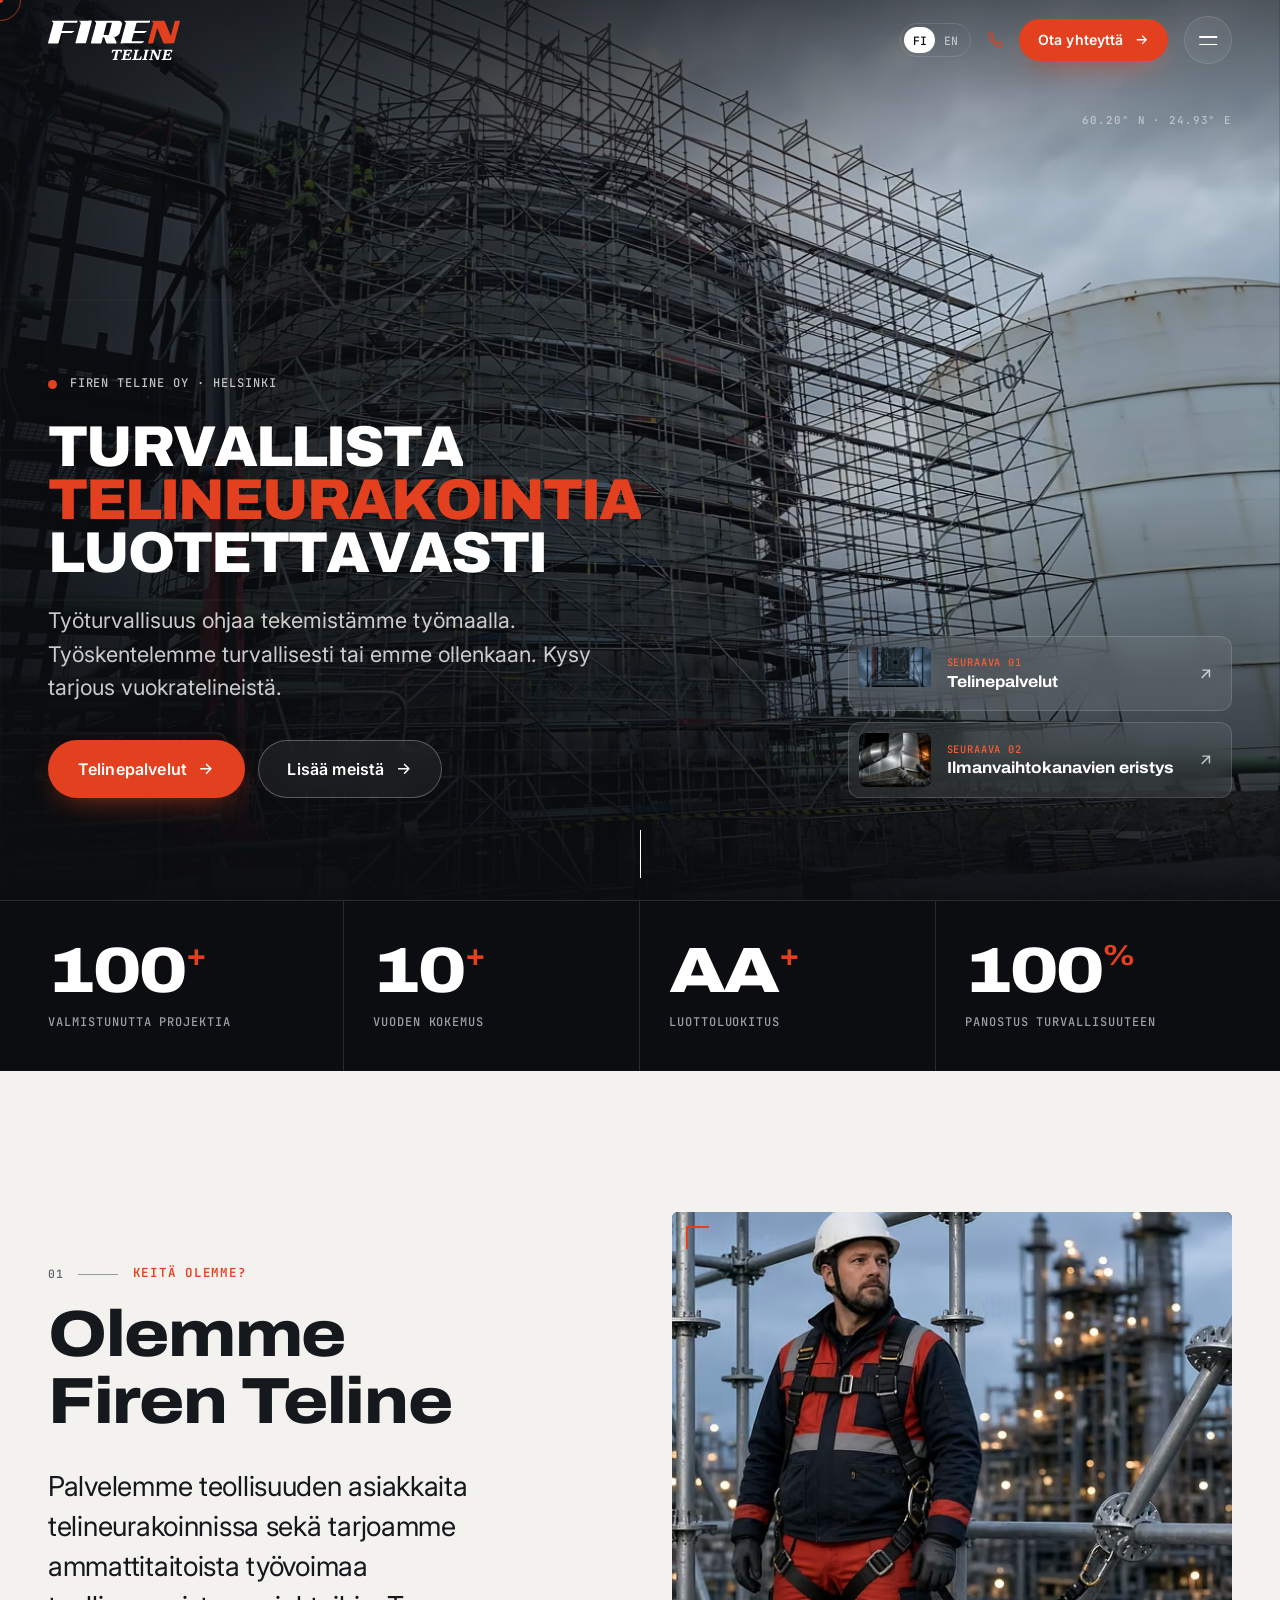
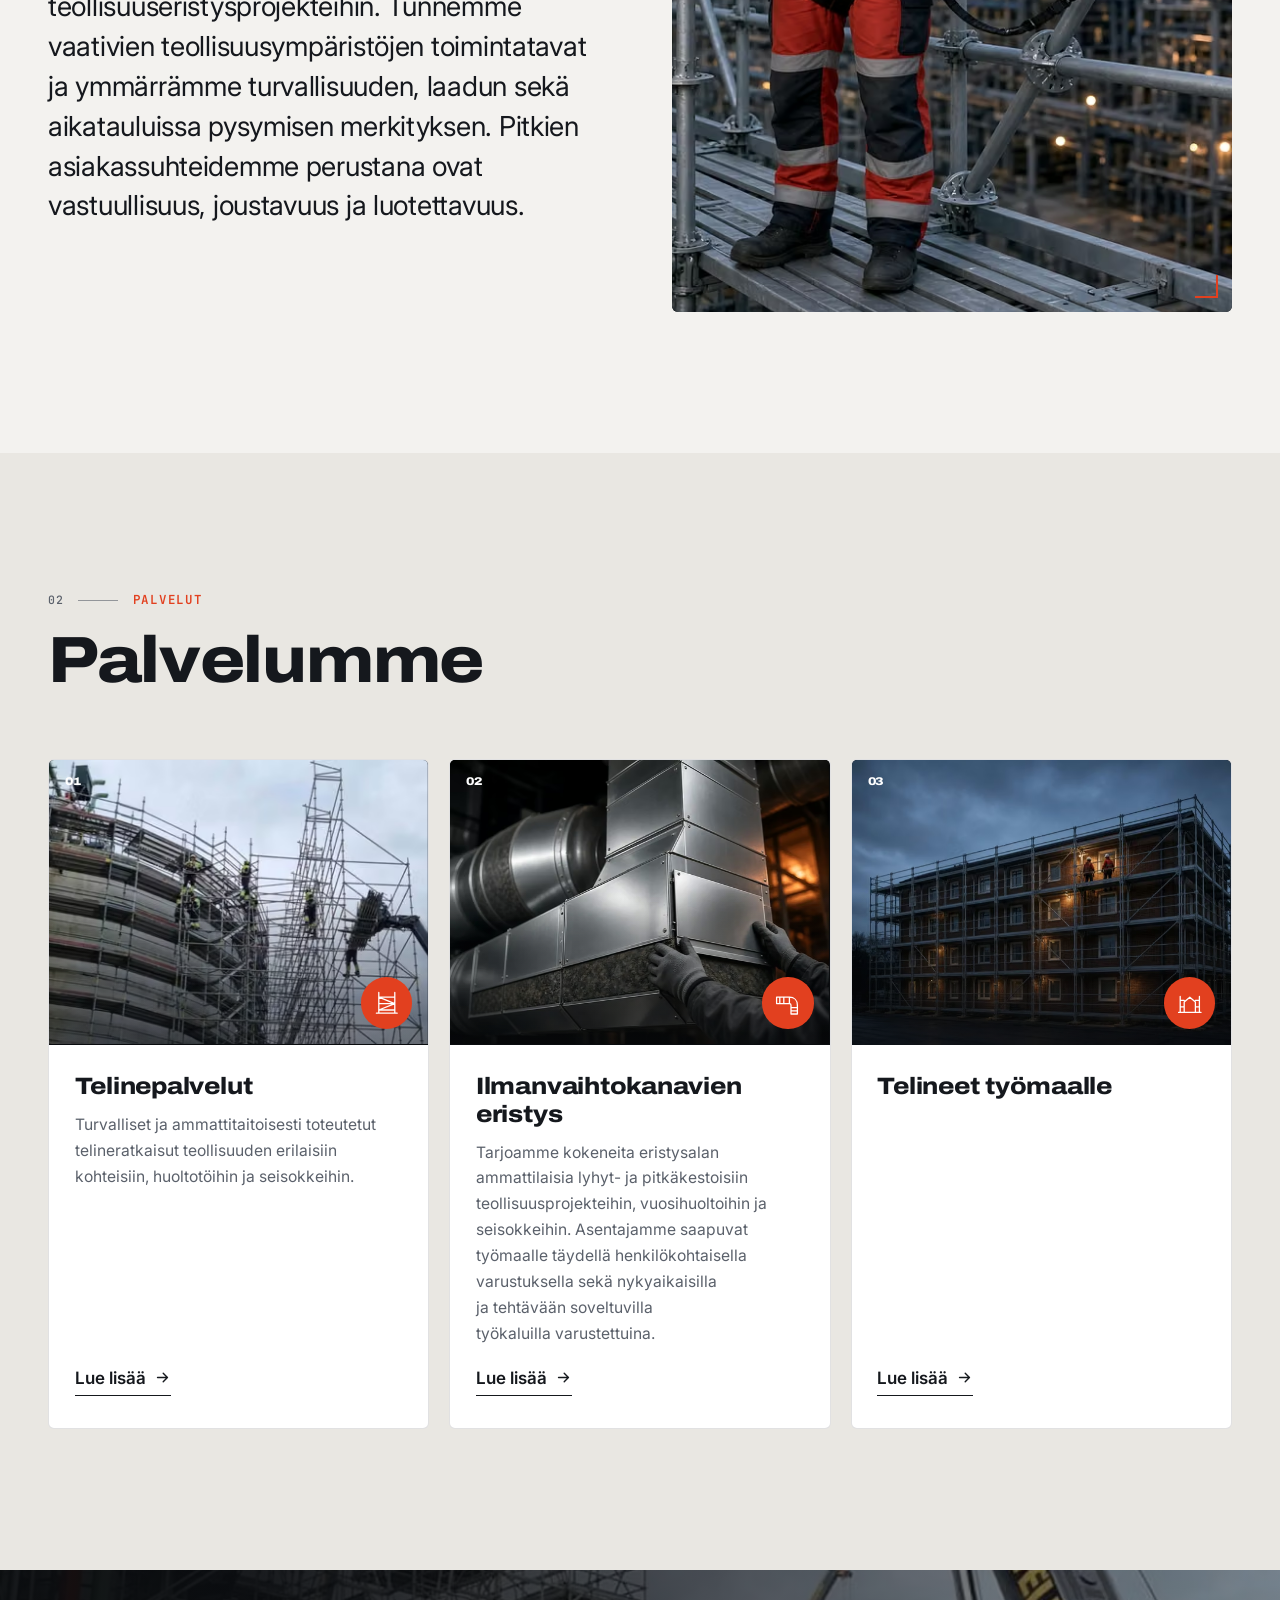
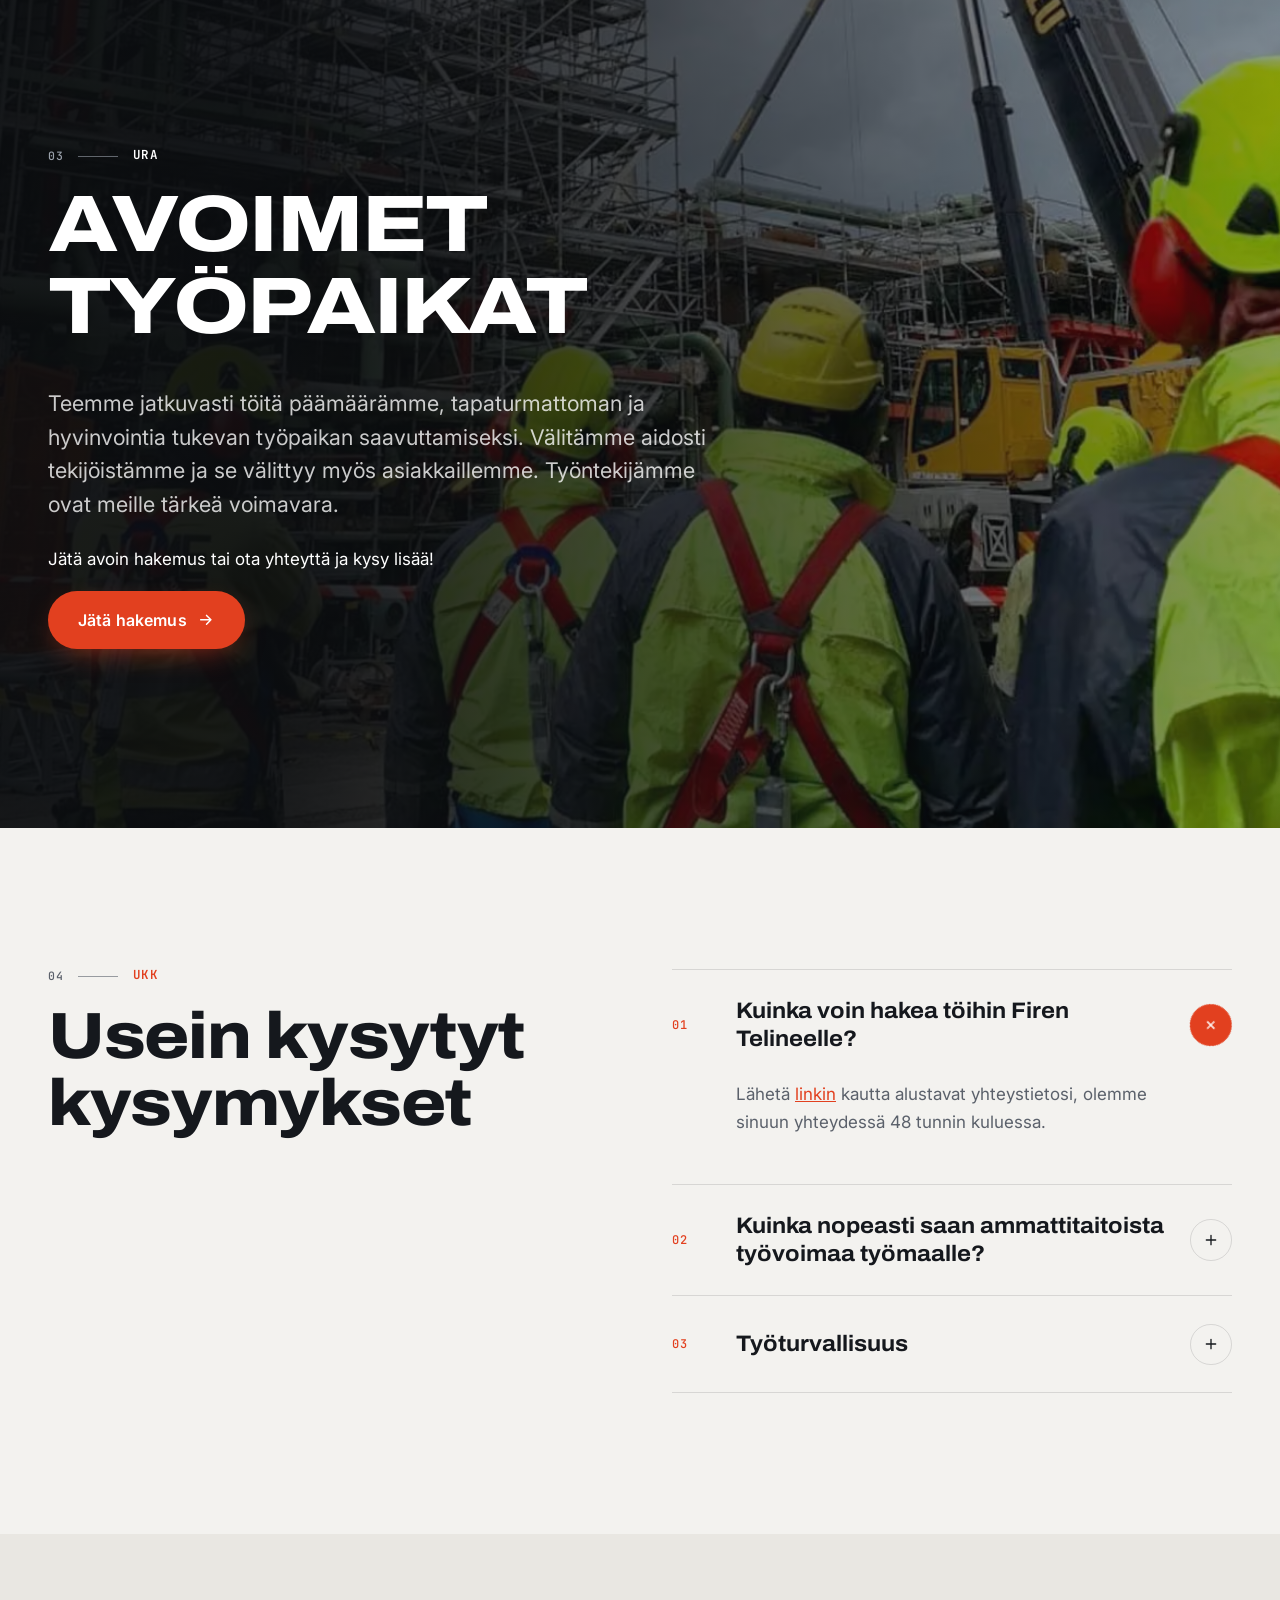
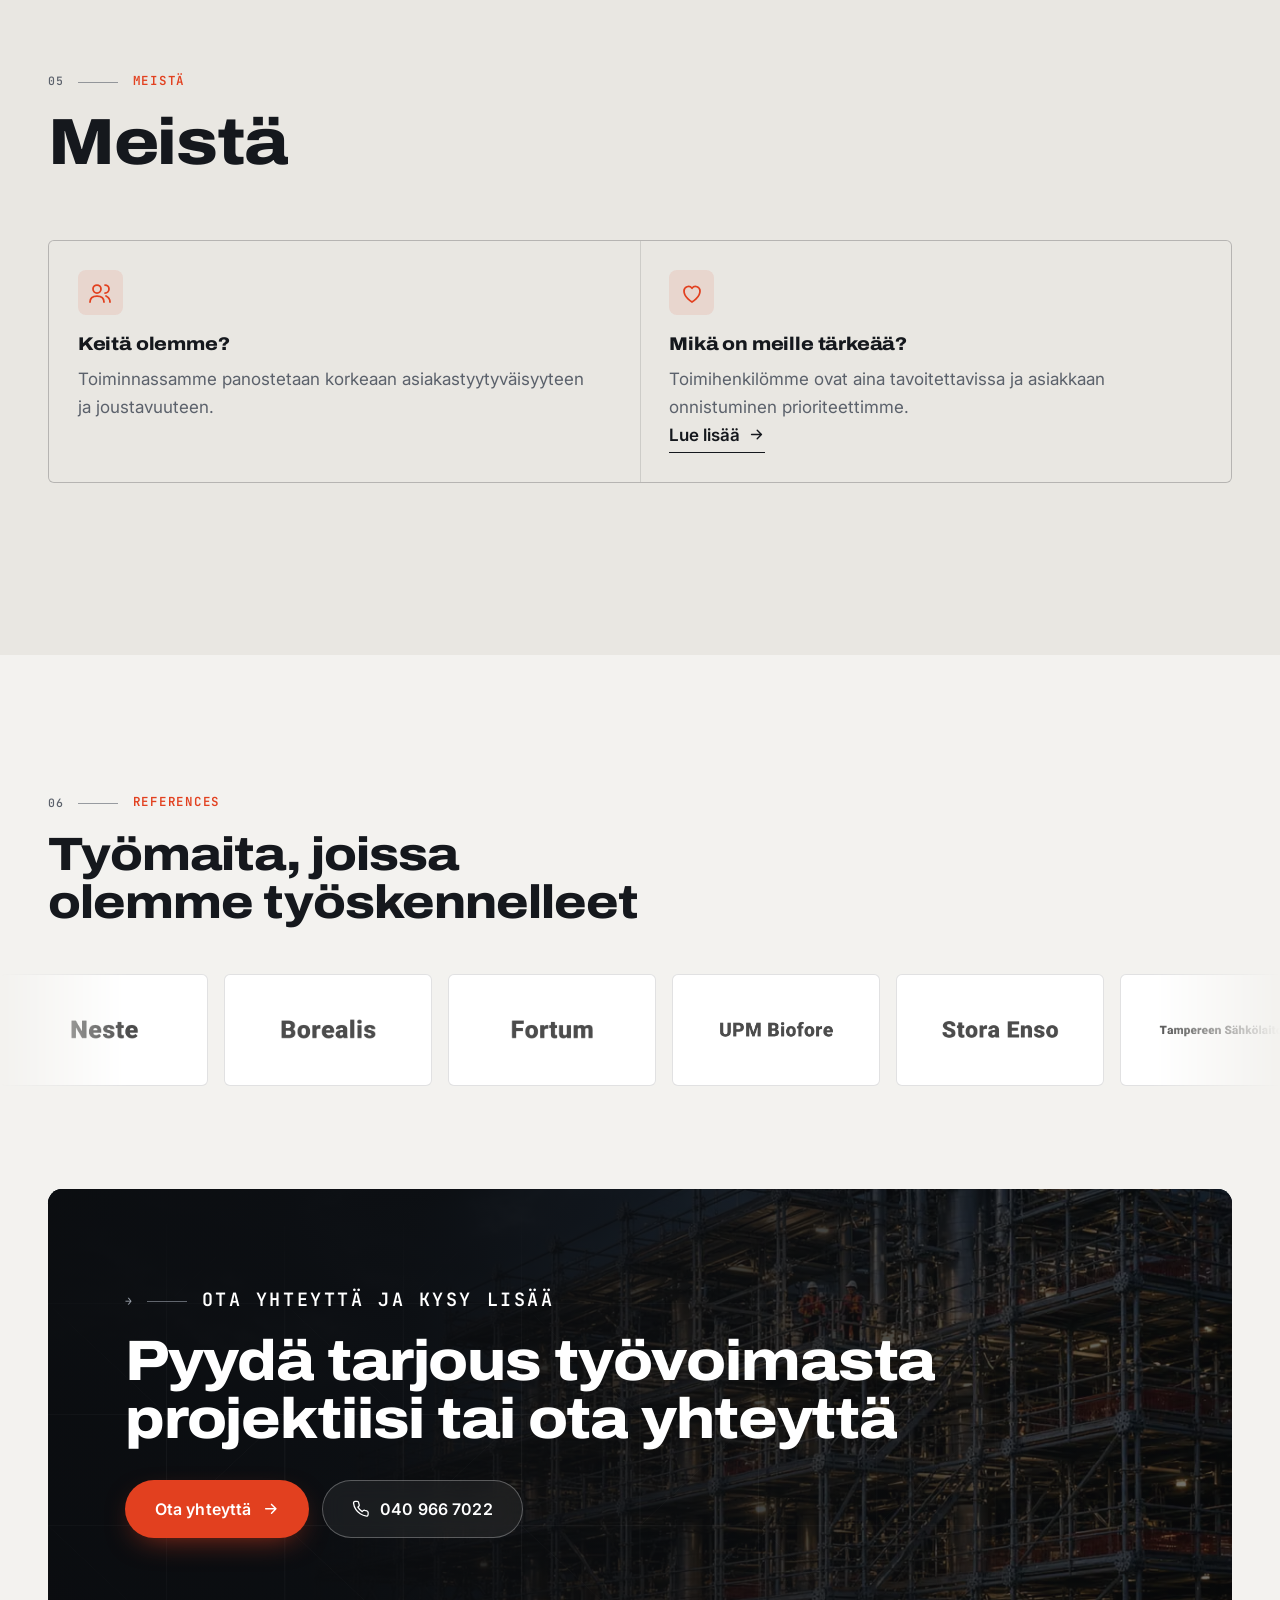
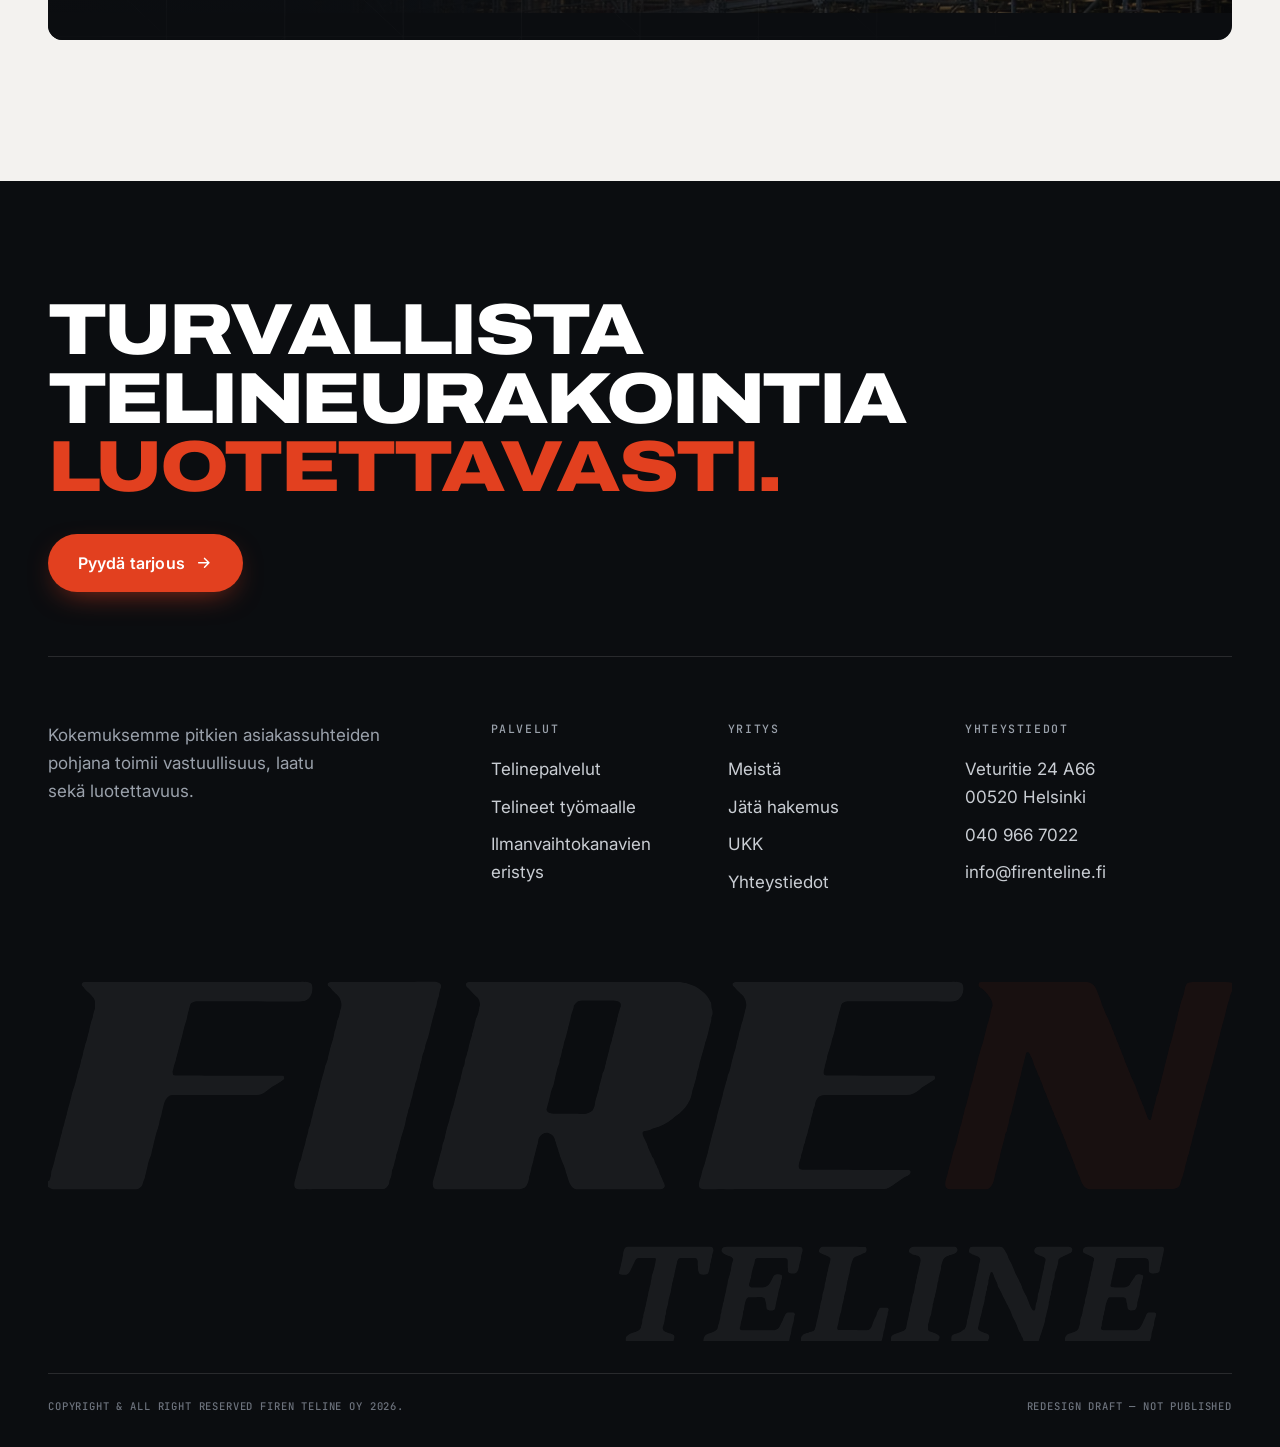
==== commit 442a9366: "v3: real Firen photos, Layher/ALFIX-type scaffold imagery, 8K masters, GSAP/Lenis motion system, lab" ====
--- a/fi/index.html
+++ b/fi/index.html
@@ -4,27 +4,27 @@
 <link rel="icon" href="../favicon.svg" type="image/svg+xml"><link rel="alternate" hreflang="en" href="../index.html"><link rel="alternate" hreflang="fi" href="../fi/index.html">
 <link rel="preconnect" href="https://fonts.googleapis.com"><link rel="preconnect" href="https://fonts.gstatic.com" crossorigin><link href="https://fonts.googleapis.com/css2?family=Archivo:wdth,wght@62..125,500..900&family=Inter:wght@400;500;600;700&family=JetBrains+Mono:wght@400;500&display=swap" rel="stylesheet">
 <link rel="stylesheet" href="../css/style.css"><script>document.documentElement.classList.add("js")</script></head><body>
-<a class="skip" href="#main">Siirry sisältöön</a><div class="progress" aria-hidden="true"></div>
+<a class="skip" href="#main">Siirry sisältöön</a><div class="progress" aria-hidden="true"></div><div class="grain" aria-hidden="true"></div><div class="cursor" aria-hidden="true"><span class="cur-ring"><em></em></span><span class="cur-dot"></span></div><div class="curtain" aria-hidden="true"></div>
 <header class="site"><div class="wrap bar"><a class="logo" href="../index.html" aria-label="Firen Teline – front page"><img src="../assets/img/logo-light.svg" alt="Firen Teline" width="132" height="41"></a>
 <nav class="main" aria-label="Main"><ul><li><a href="../index.html" aria-current=page>Etusivu</a></li><li><a href="../telinepalvelut.html">Telinepalvelut</a></li><li><a href="../telineettyomaalle.html">Telineet työmaalle</a></li><li><a href="../muut-palvelut.html">Ilmanvaihtokanavien eristys</a></li><li><a href="../tyonhakijalle.html">Työnhakijalle</a></li><li><a href="../meista.html">Meistä</a></li></ul></nav>
 <div class="hdr-r"><nav class="lang" aria-label="Language"><a href="../fi/index.html" hreflang="fi" aria-current=true>FI</a><a href="../index.html" hreflang="en">EN</a></nav>
 <a class="hdr-tel" href="tel:+358409667022"><svg viewBox="0 0 24 24" fill="none" stroke="currentColor" stroke-width="1.75" stroke-linecap="round" stroke-linejoin="round" aria-hidden="true"><path d="M22 16.9v3a2 2 0 0 1-2.2 2 19.8 19.8 0 0 1-8.6-3.1 19.5 19.5 0 0 1-6-6A19.8 19.8 0 0 1 2.1 4.2 2 2 0 0 1 4.1 2h3a2 2 0 0 1 2 1.7c.1.9.4 1.8.7 2.7a2 2 0 0 1-.5 2.1L8 9.8a16 16 0 0 0 6 6l1.3-1.3a2 2 0 0 1 2.1-.4c.9.3 1.8.6 2.7.7a2 2 0 0 1 1.7 2z"/></svg><span>040 966 7022</span></a><a class="btn btn-red btn-sm mag" href="../ota-yhteytta.html"><span>Ota yhteyttä</span> <svg viewBox="0 0 24 24" fill="none" stroke="currentColor" stroke-width="2" stroke-linecap="round" stroke-linejoin="round" aria-hidden="true"><path d="M5 12h14M13 6l6 6-6 6"/></svg></a>
 <button class="burger" aria-label="Menu" aria-expanded="false" aria-controls="menu"><span></span><span></span></button></div></div></header>
 <div class="menu" id="menu" hidden><div class="wrap"><ul class="menu-big"><li><a href="../index.html" aria-current=page><span class="mono">01</span>Etusivu</a></li><li><a href="../telinepalvelut.html"><span class="mono">02</span>Telinepalvelut</a></li><li><a href="../telineettyomaalle.html"><span class="mono">03</span>Telineet työmaalle</a></li><li><a href="../muut-palvelut.html"><span class="mono">04</span>Ilmanvaihtokanavien eristys</a></li><li><a href="../tyonhakijalle.html"><span class="mono">05</span>Työnhakijalle</a></li><li><a href="../meista.html"><span class="mono">06</span>Meistä</a></li></ul><div class="menu-info"><a href="tel:+358409667022"><svg viewBox="0 0 24 24" fill="none" stroke="currentColor" stroke-width="1.75" stroke-linecap="round" stroke-linejoin="round" aria-hidden="true"><path d="M22 16.9v3a2 2 0 0 1-2.2 2 19.8 19.8 0 0 1-8.6-3.1 19.5 19.5 0 0 1-6-6A19.8 19.8 0 0 1 2.1 4.2 2 2 0 0 1 4.1 2h3a2 2 0 0 1 2 1.7c.1.9.4 1.8.7 2.7a2 2 0 0 1-.5 2.1L8 9.8a16 16 0 0 0 6 6l1.3-1.3a2 2 0 0 1 2.1-.4c.9.3 1.8.6 2.7.7a2 2 0 0 1 1.7 2z"/></svg>040 966 7022</a><a href="mailto:info@firenteline.fi"><svg viewBox="0 0 24 24" fill="none" stroke="currentColor" stroke-width="1.75" stroke-linecap="round" stroke-linejoin="round" aria-hidden="true"><rect x="2" y="4" width="20" height="16" rx="2"/><path d="m22 6-10 7L2 6"/></svg>info@firenteline.fi</a><a href="https://www.google.com/maps/search/?api=1&query=Veturitie+24+A+66,+00520+Helsinki" target="_blank" rel="noopener"><svg viewBox="0 0 24 24" fill="none" stroke="currentColor" stroke-width="1.75" stroke-linecap="round" stroke-linejoin="round" aria-hidden="true"><path d="M12 22s8-6.1 8-12.5A8 8 0 0 0 4 9.5C4 15.9 12 22 12 22z"/><circle cx="12" cy="9.5" r="2.8"/></svg>Veturitie 24 A66, 00520 Helsinki</a></div></div></div>
-<main id="main"><section class="hero hero-home"><div class="hero-media"><picture data-parallax=.18><source type="image/avif" srcset="../assets/img/v2-hero-640.avif 640w, ../assets/img/v2-hero-960.avif 960w, ../assets/img/v2-hero-1280.avif 1280w, ../assets/img/v2-hero-1920.avif 1920w, ../assets/img/v2-hero-2560.avif 2560w, ../assets/img/v2-hero-3840.avif 3840w, ../assets/img/v2-hero-5120.avif 5120w, ../assets/img/v2-hero-7680.avif 7680w" sizes="100vw"><source type="image/webp" srcset="../assets/img/v2-hero-640.webp 640w, ../assets/img/v2-hero-960.webp 960w, ../assets/img/v2-hero-1280.webp 1280w, ../assets/img/v2-hero-1920.webp 1920w, ../assets/img/v2-hero-2560.webp 2560w, ../assets/img/v2-hero-3840.webp 3840w, ../assets/img/v2-hero-5120.webp 5120w, ../assets/img/v2-hero-7680.webp 7680w" sizes="100vw"><img src="../assets/img/v2-hero-1280.webp" width="1280" height="720" alt="" fetchpriority="high" decoding="async"></picture></div><div class="hero-shade"></div><svg class="bp" viewBox="0 0 1600 900" preserveAspectRatio="xMidYMid slice" aria-hidden="true"><g stroke="currentColor" stroke-width="1" fill="none" vector-effect="non-scaling-stroke"><path d="M0 0V900"/><path d="M160 0V900"/><path d="M320 0V900"/><path d="M480 0V900"/><path d="M640 0V900"/><path d="M800 0V900"/><path d="M960 0V900"/><path d="M1120 0V900"/><path d="M1280 0V900"/><path d="M1440 0V900"/><path d="M1600 0V900"/><path d="M0 0H1600"/><path d="M0 150H1600"/><path d="M0 300H1600"/><path d="M0 450H1600"/><path d="M0 600H1600"/><path d="M0 750H1600"/><path d="M0 900H1600"/></g><g stroke="currentColor" stroke-width="1" fill="none" opacity=".55"><path d="M0 0l160 150"/><path d="M0 300l160 150"/><path d="M0 600l160 150"/><path d="M320 0l160 150"/><path d="M320 300l160 150"/><path d="M320 600l160 150"/><path d="M640 0l160 150"/><path d="M640 300l160 150"/><path d="M640 600l160 150"/><path d="M960 0l160 150"/><path d="M960 300l160 150"/><path d="M960 600l160 150"/><path d="M1280 0l160 150"/><path d="M1280 300l160 150"/><path d="M1280 600l160 150"/><path d="M320 150l-160 150"/><path d="M320 450l-160 150"/><path d="M320 750l-160 150"/><path d="M640 150l-160 150"/><path d="M640 450l-160 150"/><path d="M640 750l-160 150"/><path d="M960 150l-160 150"/><path d="M960 450l-160 150"/><path d="M960 750l-160 150"/><path d="M1280 150l-160 150"/><path d="M1280 450l-160 150"/><path d="M1280 750l-160 150"/><path d="M1600 150l-160 150"/><path d="M1600 450l-160 150"/><path d="M1600 750l-160 150"/></g></svg>
-<div class="wrap hero-in"><p class="kicker mono"><i></i>Firen Teline Oy · Helsinki</p><h1 class="display" data-split>Turvallista <em>telineurakointia</em> luotettavasti</h1><p class="lead">Työturvallisuus ohjaa tekemistämme työmaalla. Työskentelemme turvallisesti tai emme ollenkaan. Kysy tarjous vuokratelineistä.</p><div class="ctas"><a class="btn btn-red btn-lg mag" href="../telinepalvelut.html"><span>Telinepalvelut</span> <svg viewBox="0 0 24 24" fill="none" stroke="currentColor" stroke-width="2" stroke-linecap="round" stroke-linejoin="round" aria-hidden="true"><path d="M5 12h14M13 6l6 6-6 6"/></svg></a><a class="btn btn-glass btn-lg mag" href="../meista.html"><span>Lisää meistä</span> <svg viewBox="0 0 24 24" fill="none" stroke="currentColor" stroke-width="2" stroke-linecap="round" stroke-linejoin="round" aria-hidden="true"><path d="M5 12h14M13 6l6 6-6 6"/></svg></a></div></div>
-<div class="hero-next"><a href="../telinepalvelut.html" class="nx"><span class="nx-img"><picture><source type="image/avif" srcset="../assets/img/v2-grid-640.avif 640w, ../assets/img/v2-grid-960.avif 960w, ../assets/img/v2-grid-1280.avif 1280w, ../assets/img/v2-grid-1920.avif 1920w, ../assets/img/v2-grid-2560.avif 2560w, ../assets/img/v2-grid-3840.avif 3840w, ../assets/img/v2-grid-5120.avif 5120w, ../assets/img/v2-grid-7680.avif 7680w" sizes="160px"><source type="image/webp" srcset="../assets/img/v2-grid-640.webp 640w, ../assets/img/v2-grid-960.webp 960w, ../assets/img/v2-grid-1280.webp 1280w, ../assets/img/v2-grid-1920.webp 1920w, ../assets/img/v2-grid-2560.webp 2560w, ../assets/img/v2-grid-3840.webp 3840w, ../assets/img/v2-grid-5120.webp 5120w, ../assets/img/v2-grid-7680.webp 7680w" sizes="160px"><img src="../assets/img/v2-grid-1280.webp" width="1280" height="720" alt="" loading="lazy" decoding="async"></picture></span><span class="nx-t"><span class="mono">Seuraava 01</span>Telinepalvelut</span><svg viewBox="0 0 24 24" fill="none" stroke="currentColor" stroke-width="2" stroke-linecap="round" stroke-linejoin="round" aria-hidden="true"><path d="M7 17 17 7M8 7h9v9"/></svg></a><a href="../muut-palvelut.html" class="nx"><span class="nx-img"><picture><source type="image/avif" srcset="../assets/img/v2-duct-640.avif 640w, ../assets/img/v2-duct-960.avif 960w, ../assets/img/v2-duct-1280.avif 1280w, ../assets/img/v2-duct-1920.avif 1920w, ../assets/img/v2-duct-2560.avif 2560w, ../assets/img/v2-duct-3840.avif 3840w, ../assets/img/v2-duct-5120.avif 5120w, ../assets/img/v2-duct-7680.avif 7680w" sizes="160px"><source type="image/webp" srcset="../assets/img/v2-duct-640.webp 640w, ../assets/img/v2-duct-960.webp 960w, ../assets/img/v2-duct-1280.webp 1280w, ../assets/img/v2-duct-1920.webp 1920w, ../assets/img/v2-duct-2560.webp 2560w, ../assets/img/v2-duct-3840.webp 3840w, ../assets/img/v2-duct-5120.webp 5120w, ../assets/img/v2-duct-7680.webp 7680w" sizes="160px"><img src="../assets/img/v2-duct-1280.webp" width="1280" height="960" alt="" loading="lazy" decoding="async"></picture></span><span class="nx-t"><span class="mono">Seuraava 02</span>Ilmanvaihtokanavien eristys</span><svg viewBox="0 0 24 24" fill="none" stroke="currentColor" stroke-width="2" stroke-linecap="round" stroke-linejoin="round" aria-hidden="true"><path d="M7 17 17 7M8 7h9v9"/></svg></a></div><div class="hero-meta mono" aria-hidden="true"><span>60.20° N · 24.93° E</span><span>Havainnekuva</span></div><div class="scroll-cue" aria-hidden="true"><span></span></div></section><div class="stats"><div class="wrap"><div class="stats-in"><div class="st reveal d0"><b class="num"><span data-count="100">100</span><sup>+</sup></b><span class="mono">Valmistunutta projektia</span></div><div class="st reveal d1"><b class="num"><span data-count="10">10</span><sup>+</sup></b><span class="mono">Vuoden kokemus</span></div><div class="st reveal d2"><b class="num">AA<sup>+</sup></b><span class="mono">Luottoluokitus</span></div><div class="st reveal d3"><b class="num"><span data-count="100">100</span><sup>%</sup></b><span class="mono">Panostus turvallisuuteen</span></div></div></div></div>
-<section class="intro"><div class="wrap split"><div class="reveal"><div class="sh  reveal"><div class="sh-l"><p class="eyebrow"><span class="mono">01</span>Keitä olemme?</p><h2 data-split>Olemme Firen Teline</h2></div></div><p class="lead big">Palvelemme teollisuuden asiakkaita telineurakoinnissa sekä tarjoamme ammattitaitoista työvoimaa teollisuuseristysprojekteihin. Tunnemme vaativien teollisuusympäristöjen toimintatavat ja ymmärrämme turvallisuuden, laadun sekä aikatauluissa pysymisen merkityksen. Pitkien asiakassuhteidemme perustana ovat vastuullisuus, joustavuus ja luotettavuus.</p></div><div class="frame reveal d1 tall"><picture><source type="image/avif" srcset="../assets/img/v2-scaffolder-640.avif 640w, ../assets/img/v2-scaffolder-960.avif 960w, ../assets/img/v2-scaffolder-1280.avif 1280w, ../assets/img/v2-scaffolder-1920.avif 1920w, ../assets/img/v2-scaffolder-2560.avif 2560w, ../assets/img/v2-scaffolder-3840.avif 3840w" sizes="(max-width:900px) 100vw, 45vw"><source type="image/webp" srcset="../assets/img/v2-scaffolder-640.webp 640w, ../assets/img/v2-scaffolder-960.webp 960w, ../assets/img/v2-scaffolder-1280.webp 1280w, ../assets/img/v2-scaffolder-1920.webp 1920w, ../assets/img/v2-scaffolder-2560.webp 2560w, ../assets/img/v2-scaffolder-3840.webp 3840w" sizes="(max-width:900px) 100vw, 45vw"><img src="../assets/img/v2-scaffolder-1280.webp" width="1280" height="1707" alt="Telineasentaja työssä (havainnekuva)" loading="lazy" decoding="async"></picture><span class=tag>Havainnekuva</span><span class="corner c1"></span><span class="corner c2"></span></div></div></section>
+<main id="main"><section class="hero hero-home"><div class="hero-media" data-depth="1"><picture><source type="image/avif" srcset="../assets/img/real-tank-tower-640.avif 640w, ../assets/img/real-tank-tower-960.avif 960w, ../assets/img/real-tank-tower-1280.avif 1280w, ../assets/img/real-tank-tower-1920.avif 1920w, ../assets/img/real-tank-tower-2560.avif 2560w, ../assets/img/real-tank-tower-3840.avif 3840w, ../assets/img/real-tank-tower-5120.avif 5120w, ../assets/img/real-tank-tower-7680.avif 7680w" sizes="100vw"><source type="image/webp" srcset="../assets/img/real-tank-tower-640.webp 640w, ../assets/img/real-tank-tower-960.webp 960w, ../assets/img/real-tank-tower-1280.webp 1280w, ../assets/img/real-tank-tower-1920.webp 1920w, ../assets/img/real-tank-tower-2560.webp 2560w, ../assets/img/real-tank-tower-3840.webp 3840w, ../assets/img/real-tank-tower-5120.webp 5120w, ../assets/img/real-tank-tower-7680.webp 7680w" sizes="100vw"><img src="../assets/img/real-tank-tower-1280.webp" width="1280" height="960" alt="" fetchpriority="high" decoding="async"></picture></div><div class="hero-shade"></div><div class="sweep" aria-hidden="true"></div><canvas class="dust" aria-hidden="true"></canvas><svg class="bp" data-depth=".45" viewBox="0 0 1600 900" preserveAspectRatio="xMidYMid slice" aria-hidden="true"><g stroke="currentColor" stroke-width="1" fill="none" vector-effect="non-scaling-stroke"><path d="M0 0V900"/><path d="M160 0V900"/><path d="M320 0V900"/><path d="M480 0V900"/><path d="M640 0V900"/><path d="M800 0V900"/><path d="M960 0V900"/><path d="M1120 0V900"/><path d="M1280 0V900"/><path d="M1440 0V900"/><path d="M1600 0V900"/><path d="M0 0H1600"/><path d="M0 150H1600"/><path d="M0 300H1600"/><path d="M0 450H1600"/><path d="M0 600H1600"/><path d="M0 750H1600"/><path d="M0 900H1600"/></g><g stroke="currentColor" stroke-width="1" fill="none" opacity=".55"><path d="M0 0l160 150"/><path d="M0 300l160 150"/><path d="M0 600l160 150"/><path d="M320 0l160 150"/><path d="M320 300l160 150"/><path d="M320 600l160 150"/><path d="M640 0l160 150"/><path d="M640 300l160 150"/><path d="M640 600l160 150"/><path d="M960 0l160 150"/><path d="M960 300l160 150"/><path d="M960 600l160 150"/><path d="M1280 0l160 150"/><path d="M1280 300l160 150"/><path d="M1280 600l160 150"/><path d="M320 150l-160 150"/><path d="M320 450l-160 150"/><path d="M320 750l-160 150"/><path d="M640 150l-160 150"/><path d="M640 450l-160 150"/><path d="M640 750l-160 150"/><path d="M960 150l-160 150"/><path d="M960 450l-160 150"/><path d="M960 750l-160 150"/><path d="M1280 150l-160 150"/><path d="M1280 450l-160 150"/><path d="M1280 750l-160 150"/><path d="M1600 150l-160 150"/><path d="M1600 450l-160 150"/><path d="M1600 750l-160 150"/></g></svg>
+<div class="wrap hero-in" data-depth="-.25"><p class="kicker mono"><i></i>Firen Teline Oy · Helsinki</p><h1 class="display" data-split="chars">Turvallista <em>telineurakointia</em> luotettavasti</h1><p class="lead">Työturvallisuus ohjaa tekemistämme työmaalla. Työskentelemme turvallisesti tai emme ollenkaan. Kysy tarjous vuokratelineistä.</p><div class="ctas"><a class="btn btn-red btn-lg mag" href="../telinepalvelut.html"><span>Telinepalvelut</span> <svg viewBox="0 0 24 24" fill="none" stroke="currentColor" stroke-width="2" stroke-linecap="round" stroke-linejoin="round" aria-hidden="true"><path d="M5 12h14M13 6l6 6-6 6"/></svg></a><a class="btn btn-glass btn-lg mag" href="../meista.html"><span>Lisää meistä</span> <svg viewBox="0 0 24 24" fill="none" stroke="currentColor" stroke-width="2" stroke-linecap="round" stroke-linejoin="round" aria-hidden="true"><path d="M5 12h14M13 6l6 6-6 6"/></svg></a></div></div>
+<div class="hero-next"><a href="../telinepalvelut.html" class="nx"><span class="nx-img"><picture><source type="image/avif" srcset="../assets/img/v3-grid-640.avif 640w, ../assets/img/v3-grid-960.avif 960w, ../assets/img/v3-grid-1280.avif 1280w, ../assets/img/v3-grid-1920.avif 1920w, ../assets/img/v3-grid-2560.avif 2560w, ../assets/img/v3-grid-3840.avif 3840w, ../assets/img/v3-grid-5120.avif 5120w, ../assets/img/v3-grid-7680.avif 7680w" sizes="160px"><source type="image/webp" srcset="../assets/img/v3-grid-640.webp 640w, ../assets/img/v3-grid-960.webp 960w, ../assets/img/v3-grid-1280.webp 1280w, ../assets/img/v3-grid-1920.webp 1920w, ../assets/img/v3-grid-2560.webp 2560w, ../assets/img/v3-grid-3840.webp 3840w, ../assets/img/v3-grid-5120.webp 5120w, ../assets/img/v3-grid-7680.webp 7680w" sizes="160px"><img src="../assets/img/v3-grid-1280.webp" width="1280" height="720" alt="" loading="lazy" decoding="async"></picture></span><span class="nx-t"><span class="mono">Seuraava 01</span>Telinepalvelut</span><svg viewBox="0 0 24 24" fill="none" stroke="currentColor" stroke-width="2" stroke-linecap="round" stroke-linejoin="round" aria-hidden="true"><path d="M7 17 17 7M8 7h9v9"/></svg></a><a href="../muut-palvelut.html" class="nx"><span class="nx-img"><picture><source type="image/avif" srcset="../assets/img/v2-duct-640.avif 640w, ../assets/img/v2-duct-960.avif 960w, ../assets/img/v2-duct-1280.avif 1280w, ../assets/img/v2-duct-1920.avif 1920w, ../assets/img/v2-duct-2560.avif 2560w, ../assets/img/v2-duct-3840.avif 3840w, ../assets/img/v2-duct-5120.avif 5120w, ../assets/img/v2-duct-7680.avif 7680w" sizes="160px"><source type="image/webp" srcset="../assets/img/v2-duct-640.webp 640w, ../assets/img/v2-duct-960.webp 960w, ../assets/img/v2-duct-1280.webp 1280w, ../assets/img/v2-duct-1920.webp 1920w, ../assets/img/v2-duct-2560.webp 2560w, ../assets/img/v2-duct-3840.webp 3840w, ../assets/img/v2-duct-5120.webp 5120w, ../assets/img/v2-duct-7680.webp 7680w" sizes="160px"><img src="../assets/img/v2-duct-1280.webp" width="1280" height="960" alt="" loading="lazy" decoding="async"></picture></span><span class="nx-t"><span class="mono">Seuraava 02</span>Ilmanvaihtokanavien eristys</span><svg viewBox="0 0 24 24" fill="none" stroke="currentColor" stroke-width="2" stroke-linecap="round" stroke-linejoin="round" aria-hidden="true"><path d="M7 17 17 7M8 7h9v9"/></svg></a></div><div class="hero-meta mono" aria-hidden="true"><span>60.20° N · 24.93° E</span></div><div class="scroll-cue" aria-hidden="true"><span></span></div></section><div class="stats"><div class="wrap"><div class="stats-in"><div class="st reveal d0"><b class="num"><span data-count="100">100</span><sup>+</sup></b><span class="mono">Valmistunutta projektia</span></div><div class="st reveal d1"><b class="num"><span data-count="10">10</span><sup>+</sup></b><span class="mono">Vuoden kokemus</span></div><div class="st reveal d2"><b class="num">AA<sup>+</sup></b><span class="mono">Luottoluokitus</span></div><div class="st reveal d3"><b class="num"><span data-count="100">100</span><sup>%</sup></b><span class="mono">Panostus turvallisuuteen</span></div></div></div></div>
+<section class="intro"><div class="wrap split"><div class="reveal"><div class="sh  reveal"><div class="sh-l"><p class="eyebrow"><span class="mono">01</span>Keitä olemme?</p><h2 data-split>Olemme Firen Teline</h2></div></div><p class="lead big">Palvelemme teollisuuden asiakkaita telineurakoinnissa sekä tarjoamme ammattitaitoista työvoimaa teollisuuseristysprojekteihin. Tunnemme vaativien teollisuusympäristöjen toimintatavat ja ymmärrämme turvallisuuden, laadun sekä aikatauluissa pysymisen merkityksen. Pitkien asiakassuhteidemme perustana ovat vastuullisuus, joustavuus ja luotettavuus.</p></div><div class="frame reveal d1 tall"><picture><source type="image/avif" srcset="../assets/img/v3-scaffolder-640.avif 640w, ../assets/img/v3-scaffolder-960.avif 960w, ../assets/img/v3-scaffolder-1280.avif 1280w, ../assets/img/v3-scaffolder-1920.avif 1920w, ../assets/img/v3-scaffolder-2560.avif 2560w, ../assets/img/v3-scaffolder-3840.avif 3840w, ../assets/img/v3-scaffolder-5120.avif 5120w, ../assets/img/v3-scaffolder-5760.avif 5760w" sizes="(max-width:900px) 100vw, 45vw"><source type="image/webp" srcset="../assets/img/v3-scaffolder-640.webp 640w, ../assets/img/v3-scaffolder-960.webp 960w, ../assets/img/v3-scaffolder-1280.webp 1280w, ../assets/img/v3-scaffolder-1920.webp 1920w, ../assets/img/v3-scaffolder-2560.webp 2560w, ../assets/img/v3-scaffolder-3840.webp 3840w, ../assets/img/v3-scaffolder-5120.webp 5120w, ../assets/img/v3-scaffolder-5760.webp 5760w" sizes="(max-width:900px) 100vw, 45vw"><img src="../assets/img/v3-scaffolder-1280.webp" width="1280" height="1707" alt="Firen Telineen telineasentaja työssä" loading="lazy" decoding="async"></picture><span class="corner c1"></span><span class="corner c2"></span></div></div></section>
 <section class="svc-s alt"><div class="wrap"><div class="sh  reveal"><div class="sh-l"><p class="eyebrow"><span class="mono">02</span>Palvelut</p><h2 data-split>Palvelumme</h2></div></div><div class="svc">
-<a class="card reveal" href="../telinepalvelut.html"><div class="img"><picture><source type="image/avif" srcset="../assets/img/v2-grid-640.avif 640w, ../assets/img/v2-grid-960.avif 960w, ../assets/img/v2-grid-1280.avif 1280w, ../assets/img/v2-grid-1920.avif 1920w, ../assets/img/v2-grid-2560.avif 2560w, ../assets/img/v2-grid-3840.avif 3840w, ../assets/img/v2-grid-5120.avif 5120w, ../assets/img/v2-grid-7680.avif 7680w" sizes="(max-width:760px) 100vw, 33vw"><source type="image/webp" srcset="../assets/img/v2-grid-640.webp 640w, ../assets/img/v2-grid-960.webp 960w, ../assets/img/v2-grid-1280.webp 1280w, ../assets/img/v2-grid-1920.webp 1920w, ../assets/img/v2-grid-2560.webp 2560w, ../assets/img/v2-grid-3840.webp 3840w, ../assets/img/v2-grid-5120.webp 5120w, ../assets/img/v2-grid-7680.webp 7680w" sizes="(max-width:760px) 100vw, 33vw"><img src="../assets/img/v2-grid-1280.webp" width="1280" height="720" alt="" loading="lazy" decoding="async"></picture><span class="num mono">01</span><div class="ico"><svg viewBox="0 0 32 32" fill="none" stroke="currentColor" stroke-width="1.6" stroke-linecap="round" stroke-linejoin="round" aria-hidden="true"><path d="M6 29V3M26 29V3M6 9h20M6 17h20M6 25h20M6 9l20 8M26 17 6 25M3 29h26"/></svg></div></div><div class="body"><h3>Telinepalvelut</h3><p>Turvalliset ja ammattitaitoisesti toteutetut telineratkaisut teollisuuden erilaisiin kohteisiin, huoltotöihin ja seisokkeihin.</p><span class="link">Lue lisää <svg viewBox="0 0 24 24" fill="none" stroke="currentColor" stroke-width="2" stroke-linecap="round" stroke-linejoin="round" aria-hidden="true"><path d="M5 12h14M13 6l6 6-6 6"/></svg></span></div></a>
-<a class="card reveal d1" href="../muut-palvelut.html"><div class="img"><picture><source type="image/avif" srcset="../assets/img/v2-duct-640.avif 640w, ../assets/img/v2-duct-960.avif 960w, ../assets/img/v2-duct-1280.avif 1280w, ../assets/img/v2-duct-1920.avif 1920w, ../assets/img/v2-duct-2560.avif 2560w, ../assets/img/v2-duct-3840.avif 3840w, ../assets/img/v2-duct-5120.avif 5120w, ../assets/img/v2-duct-7680.avif 7680w" sizes="(max-width:760px) 100vw, 33vw"><source type="image/webp" srcset="../assets/img/v2-duct-640.webp 640w, ../assets/img/v2-duct-960.webp 960w, ../assets/img/v2-duct-1280.webp 1280w, ../assets/img/v2-duct-1920.webp 1920w, ../assets/img/v2-duct-2560.webp 2560w, ../assets/img/v2-duct-3840.webp 3840w, ../assets/img/v2-duct-5120.webp 5120w, ../assets/img/v2-duct-7680.webp 7680w" sizes="(max-width:760px) 100vw, 33vw"><img src="../assets/img/v2-duct-1280.webp" width="1280" height="960" alt="" loading="lazy" decoding="async"></picture><span class="num mono">02</span><div class="ico"><svg viewBox="0 0 32 32" fill="none" stroke="currentColor" stroke-width="1.6" stroke-linecap="round" stroke-linejoin="round" aria-hidden="true"><path d="M2 9h16v8H2zM18 9c6 0 10 4 10 10v11h-8V19c0-1-1-2-2-2M6 9v8M11 9v8M28 22h-8M28 26h-8"/></svg></div></div><div class="body"><h3>Ilmanvaihtokanavien eristys</h3><p>Tarjoamme kokeneita eristysalan ammattilaisia lyhyt- ja pitkäkestoisiin teollisuusprojekteihin, vuosihuoltoihin ja seisokkeihin. Asentajamme saapuvat työmaalle täydellä henkilökohtaisella varustuksella sekä nykyaikaisilla ja tehtävään soveltuvilla työkaluilla varustettuina.</p><span class="link">Lue lisää <svg viewBox="0 0 24 24" fill="none" stroke="currentColor" stroke-width="2" stroke-linecap="round" stroke-linejoin="round" aria-hidden="true"><path d="M5 12h14M13 6l6 6-6 6"/></svg></span></div></a>
-<a class="card reveal d2" href="../telineettyomaalle.html"><div class="img"><picture><source type="image/avif" srcset="../assets/img/gen-worksite-640.avif 640w, ../assets/img/gen-worksite-960.avif 960w, ../assets/img/gen-worksite-1280.avif 1280w, ../assets/img/gen-worksite-1920.avif 1920w, ../assets/img/gen-worksite-2560.avif 2560w, ../assets/img/gen-worksite-3840.avif 3840w, ../assets/img/gen-worksite-5120.avif 5120w, ../assets/img/gen-worksite-7680.avif 7680w" sizes="(max-width:760px) 100vw, 33vw"><source type="image/webp" srcset="../assets/img/gen-worksite-640.webp 640w, ../assets/img/gen-worksite-960.webp 960w, ../assets/img/gen-worksite-1280.webp 1280w, ../assets/img/gen-worksite-1920.webp 1920w, ../assets/img/gen-worksite-2560.webp 2560w, ../assets/img/gen-worksite-3840.webp 3840w, ../assets/img/gen-worksite-5120.webp 5120w, ../assets/img/gen-worksite-7680.webp 7680w" sizes="(max-width:760px) 100vw, 33vw"><img src="../assets/img/gen-worksite-1280.webp" width="1280" height="960" alt="" loading="lazy" decoding="async"></picture><span class="num mono">03</span><div class="ico"><svg viewBox="0 0 32 32" fill="none" stroke="currentColor" stroke-width="1.6" stroke-linecap="round" stroke-linejoin="round" aria-hidden="true"><path d="M9 28V15l7-6 7 6v13M4 28V8M28 28V8M4 13h5M23 13h5M4 21h5M23 21h5M2 28h28"/></svg></div></div><div class="body"><h3>Telineet työmaalle</h3><span class="link">Lue lisää <svg viewBox="0 0 24 24" fill="none" stroke="currentColor" stroke-width="2" stroke-linecap="round" stroke-linejoin="round" aria-hidden="true"><path d="M5 12h14M13 6l6 6-6 6"/></svg></span></div></a></div><p class="ill-note mono">Kuvat ovat havainnekuvia, eivät Firen Telineen projekteista.</p></div></section>
-<section class="jobs"><picture class="jobs-bg" data-parallax=.12><source type="image/avif" srcset="../assets/img/gen-team-640.avif 640w, ../assets/img/gen-team-960.avif 960w, ../assets/img/gen-team-1280.avif 1280w, ../assets/img/gen-team-1920.avif 1920w, ../assets/img/gen-team-2560.avif 2560w, ../assets/img/gen-team-3840.avif 3840w, ../assets/img/gen-team-5120.avif 5120w, ../assets/img/gen-team-7680.avif 7680w" sizes="100vw"><source type="image/webp" srcset="../assets/img/gen-team-640.webp 640w, ../assets/img/gen-team-960.webp 960w, ../assets/img/gen-team-1280.webp 1280w, ../assets/img/gen-team-1920.webp 1920w, ../assets/img/gen-team-2560.webp 2560w, ../assets/img/gen-team-3840.webp 3840w, ../assets/img/gen-team-5120.webp 5120w, ../assets/img/gen-team-7680.webp 7680w" sizes="100vw"><img src="../assets/img/gen-team-1280.webp" width="1280" height="720" alt="" loading="lazy" decoding="async"></picture><div class="jobs-shade"></div><div class="wrap"><div class="jobs-in reveal"><p class="eyebrow light"><span class="mono">03</span>Ura</p><h2 data-split>Avoimet Työpaikat</h2><p class="lead">Teemme jatkuvasti töitä päämäärämme, tapaturmattoman ja hyvinvointia tukevan työpaikan saavuttamiseksi. Välitämme aidosti tekijöistämme ja se välittyy myös asiakkaillemme. Työntekijämme ovat meille tärkeä voimavara.</p><p>Jätä avoin hakemus tai ota yhteyttä ja kysy lisää!</p><a class="btn btn-red btn-lg mag" href="../tyonhakijalle.html"><span>Jätä hakemus</span> <svg viewBox="0 0 24 24" fill="none" stroke="currentColor" stroke-width="2" stroke-linecap="round" stroke-linejoin="round" aria-hidden="true"><path d="M5 12h14M13 6l6 6-6 6"/></svg></a></div></div></section>
+<a class="card reveal" data-cur="Open" href="../telinepalvelut.html"><div class="img"><picture><source type="image/avif" srcset="../assets/img/real-tank-climb-640.avif 640w, ../assets/img/real-tank-climb-960.avif 960w, ../assets/img/real-tank-climb-1280.avif 1280w, ../assets/img/real-tank-climb-1920.avif 1920w, ../assets/img/real-tank-climb-2560.avif 2560w, ../assets/img/real-tank-climb-3840.avif 3840w, ../assets/img/real-tank-climb-5120.avif 5120w, ../assets/img/real-tank-climb-7680.avif 7680w" sizes="(max-width:760px) 100vw, 33vw"><source type="image/webp" srcset="../assets/img/real-tank-climb-640.webp 640w, ../assets/img/real-tank-climb-960.webp 960w, ../assets/img/real-tank-climb-1280.webp 1280w, ../assets/img/real-tank-climb-1920.webp 1920w, ../assets/img/real-tank-climb-2560.webp 2560w, ../assets/img/real-tank-climb-3840.webp 3840w, ../assets/img/real-tank-climb-5120.webp 5120w, ../assets/img/real-tank-climb-7680.webp 7680w" sizes="(max-width:760px) 100vw, 33vw"><img src="../assets/img/real-tank-climb-1280.webp" width="1280" height="585" alt="" loading="lazy" decoding="async"></picture><span class="num mono">01</span><div class="ico"><svg viewBox="0 0 32 32" fill="none" stroke="currentColor" stroke-width="1.6" stroke-linecap="round" stroke-linejoin="round" aria-hidden="true"><path d="M6 29V3M26 29V3M6 9h20M6 17h20M6 25h20M6 9l20 8M26 17 6 25M3 29h26"/></svg></div></div><div class="body"><h3>Telinepalvelut</h3><p>Turvalliset ja ammattitaitoisesti toteutetut telineratkaisut teollisuuden erilaisiin kohteisiin, huoltotöihin ja seisokkeihin.</p><span class="link">Lue lisää <svg viewBox="0 0 24 24" fill="none" stroke="currentColor" stroke-width="2" stroke-linecap="round" stroke-linejoin="round" aria-hidden="true"><path d="M5 12h14M13 6l6 6-6 6"/></svg></span></div></a>
+<a class="card reveal d1" data-cur="Open" href="../muut-palvelut.html"><div class="img"><picture><source type="image/avif" srcset="../assets/img/v2-duct-640.avif 640w, ../assets/img/v2-duct-960.avif 960w, ../assets/img/v2-duct-1280.avif 1280w, ../assets/img/v2-duct-1920.avif 1920w, ../assets/img/v2-duct-2560.avif 2560w, ../assets/img/v2-duct-3840.avif 3840w, ../assets/img/v2-duct-5120.avif 5120w, ../assets/img/v2-duct-7680.avif 7680w" sizes="(max-width:760px) 100vw, 33vw"><source type="image/webp" srcset="../assets/img/v2-duct-640.webp 640w, ../assets/img/v2-duct-960.webp 960w, ../assets/img/v2-duct-1280.webp 1280w, ../assets/img/v2-duct-1920.webp 1920w, ../assets/img/v2-duct-2560.webp 2560w, ../assets/img/v2-duct-3840.webp 3840w, ../assets/img/v2-duct-5120.webp 5120w, ../assets/img/v2-duct-7680.webp 7680w" sizes="(max-width:760px) 100vw, 33vw"><img src="../assets/img/v2-duct-1280.webp" width="1280" height="960" alt="" loading="lazy" decoding="async"></picture><span class="num mono">02</span><div class="ico"><svg viewBox="0 0 32 32" fill="none" stroke="currentColor" stroke-width="1.6" stroke-linecap="round" stroke-linejoin="round" aria-hidden="true"><path d="M2 9h16v8H2zM18 9c6 0 10 4 10 10v11h-8V19c0-1-1-2-2-2M6 9v8M11 9v8M28 22h-8M28 26h-8"/></svg></div></div><div class="body"><h3>Ilmanvaihtokanavien eristys</h3><p>Tarjoamme kokeneita eristysalan ammattilaisia lyhyt- ja pitkäkestoisiin teollisuusprojekteihin, vuosihuoltoihin ja seisokkeihin. Asentajamme saapuvat työmaalle täydellä henkilökohtaisella varustuksella sekä nykyaikaisilla ja tehtävään soveltuvilla työkaluilla varustettuina.</p><span class="link">Lue lisää <svg viewBox="0 0 24 24" fill="none" stroke="currentColor" stroke-width="2" stroke-linecap="round" stroke-linejoin="round" aria-hidden="true"><path d="M5 12h14M13 6l6 6-6 6"/></svg></span></div></a>
+<a class="card reveal d2" data-cur="Open" href="../telineettyomaalle.html"><div class="img"><picture><source type="image/avif" srcset="../assets/img/v3-worksite-640.avif 640w, ../assets/img/v3-worksite-960.avif 960w, ../assets/img/v3-worksite-1280.avif 1280w, ../assets/img/v3-worksite-1920.avif 1920w, ../assets/img/v3-worksite-2560.avif 2560w, ../assets/img/v3-worksite-3840.avif 3840w, ../assets/img/v3-worksite-5120.avif 5120w, ../assets/img/v3-worksite-7680.avif 7680w" sizes="(max-width:760px) 100vw, 33vw"><source type="image/webp" srcset="../assets/img/v3-worksite-640.webp 640w, ../assets/img/v3-worksite-960.webp 960w, ../assets/img/v3-worksite-1280.webp 1280w, ../assets/img/v3-worksite-1920.webp 1920w, ../assets/img/v3-worksite-2560.webp 2560w, ../assets/img/v3-worksite-3840.webp 3840w, ../assets/img/v3-worksite-5120.webp 5120w, ../assets/img/v3-worksite-7680.webp 7680w" sizes="(max-width:760px) 100vw, 33vw"><img src="../assets/img/v3-worksite-1280.webp" width="1280" height="960" alt="" loading="lazy" decoding="async"></picture><span class="num mono">03</span><div class="ico"><svg viewBox="0 0 32 32" fill="none" stroke="currentColor" stroke-width="1.6" stroke-linecap="round" stroke-linejoin="round" aria-hidden="true"><path d="M9 28V15l7-6 7 6v13M4 28V8M28 28V8M4 13h5M23 13h5M4 21h5M23 21h5M2 28h28"/></svg></div></div><div class="body"><h3>Telineet työmaalle</h3><span class="link">Lue lisää <svg viewBox="0 0 24 24" fill="none" stroke="currentColor" stroke-width="2" stroke-linecap="round" stroke-linejoin="round" aria-hidden="true"><path d="M5 12h14M13 6l6 6-6 6"/></svg></span></div></a></div></div></section>
+<section class="jobs"><picture class="jobs-bg" data-parallax=.12><source type="image/avif" srcset="../assets/img/real-crew-640.avif 640w, ../assets/img/real-crew-960.avif 960w, ../assets/img/real-crew-1280.avif 1280w, ../assets/img/real-crew-1920.avif 1920w, ../assets/img/real-crew-2560.avif 2560w, ../assets/img/real-crew-3840.avif 3840w, ../assets/img/real-crew-5120.avif 5120w, ../assets/img/real-crew-7680.avif 7680w" sizes="100vw"><source type="image/webp" srcset="../assets/img/real-crew-640.webp 640w, ../assets/img/real-crew-960.webp 960w, ../assets/img/real-crew-1280.webp 1280w, ../assets/img/real-crew-1920.webp 1920w, ../assets/img/real-crew-2560.webp 2560w, ../assets/img/real-crew-3840.webp 3840w, ../assets/img/real-crew-5120.webp 5120w, ../assets/img/real-crew-7680.webp 7680w" sizes="100vw"><img src="../assets/img/real-crew-1280.webp" width="1280" height="914" alt="" loading="lazy" decoding="async"></picture><div class="jobs-shade"></div><div class="wrap"><div class="jobs-in reveal"><p class="eyebrow light"><span class="mono">03</span>Ura</p><h2 data-split>Avoimet Työpaikat</h2><p class="lead">Teemme jatkuvasti töitä päämäärämme, tapaturmattoman ja hyvinvointia tukevan työpaikan saavuttamiseksi. Välitämme aidosti tekijöistämme ja se välittyy myös asiakkaillemme. Työntekijämme ovat meille tärkeä voimavara.</p><p>Jätä avoin hakemus tai ota yhteyttä ja kysy lisää!</p><a class="btn btn-red btn-lg mag" href="../tyonhakijalle.html"><span>Jätä hakemus</span> <svg viewBox="0 0 24 24" fill="none" stroke="currentColor" stroke-width="2" stroke-linecap="round" stroke-linejoin="round" aria-hidden="true"><path d="M5 12h14M13 6l6 6-6 6"/></svg></a></div></div></section>
 <section id="faq" class="faq-s"><div class="wrap split top"><div class="sticky"><div class="sh  reveal"><div class="sh-l"><p class="eyebrow"><span class="mono">04</span>UKK</p><h2 data-split>Usein kysytyt kysymykset</h2></div></div></div><div class="faq reveal d1"><details open><summary><span class="mono">01</span><span class="qq">Kuinka voin hakea töihin Firen Telineelle?</span><i aria-hidden="true"><svg viewBox="0 0 24 24" fill="none" stroke="currentColor" stroke-width="2" stroke-linecap="round" stroke-linejoin="round" aria-hidden="true"><path d="M12 5v14M5 12h14"/></svg></i></summary><div class="ans"><p>Lähetä <a href="../tyonhakijalle.html">linkin</a> kautta alustavat yhteystietosi, olemme sinuun yhteydessä 48 tunnin kuluessa.</p></div></details><details><summary><span class="mono">02</span><span class="qq">Kuinka nopeasti saan ammattitaitoista työvoimaa työmaalle?</span><i aria-hidden="true"><svg viewBox="0 0 24 24" fill="none" stroke="currentColor" stroke-width="2" stroke-linecap="round" stroke-linejoin="round" aria-hidden="true"><path d="M12 5v14M5 12h14"/></svg></i></summary><div class="ans"><p>Olemassa olevan aktiivisen työnhakijalistamme ansiosta pystymme reagoimaan nopeastikin eri henkilöstötarpeisiin, ota yhteyttä!</p></div></details><details><summary><span class="mono">03</span><span class="qq">Työturvallisuus</span><i aria-hidden="true"><svg viewBox="0 0 24 24" fill="none" stroke="currentColor" stroke-width="2" stroke-linecap="round" stroke-linejoin="round" aria-hidden="true"><path d="M12 5v14M5 12h14"/></svg></i></summary><div class="ans"><p>Työntekijämme on varustettu nykyaikaisilla ja työturvallisuusmääräysten mukaisilla varusteilla. Lisäksi yrityksellämme on käytössä oma viikottainen -JOKU ODOTTAA MINUA KOTIIN- työturvallisuusinfo.</p></div></details></div></div></section>
 <section class="alt"><div class="wrap"><div class="sh  reveal"><div class="sh-l"><p class="eyebrow"><span class="mono">05</span>Meistä</p><h2 data-split>Meistä</h2></div></div><div class="feature-grid two"><div class="feat reveal"><div class="fi"><svg viewBox="0 0 24 24" fill="none" stroke="currentColor" stroke-width="1.75" stroke-linecap="round" stroke-linejoin="round" aria-hidden="true"><circle cx="9" cy="8" r="4"/><path d="M2 21c0-4 3-6 7-6s7 2 7 6M17 4a4 4 0 0 1 0 8M22 21c0-3-2-5-4-6"/></svg></div><h3>Keitä olemme?</h3><p class="muted">Toiminnassamme panostetaan korkeaan asiakastyytyväisyyteen ja joustavuuteen.</p></div><div class="feat reveal d1"><div class="fi"><svg viewBox="0 0 24 24" fill="none" stroke="currentColor" stroke-width="1.75" stroke-linecap="round" stroke-linejoin="round" aria-hidden="true"><path d="M12 21s-8-4.5-8-11a4.5 4.5 0 0 1 8-2.8A4.5 4.5 0 0 1 20 10c0 6.5-8 11-8 11z"/></svg></div><h3>Mikä on meille tärkeää?</h3><p class="muted">Toimihenkilömme ovat aina tavoitettavissa ja asiakkaan onnistuminen prioriteettimme.</p><a class="link" href="../meista.html">Lue lisää <svg viewBox="0 0 24 24" fill="none" stroke="currentColor" stroke-width="2" stroke-linecap="round" stroke-linejoin="round" aria-hidden="true"><path d="M5 12h14M13 6l6 6-6 6"/></svg></a></div></div></div></section>
 <section class="refs"><div class="wrap"><div class="refs-h reveal"><p class="eyebrow"><span class="mono">06</span>References</p><h2>Työmaita, joissa olemme työskennelleet</h2></div></div>
 <div class="marquee" aria-label="Sites we have worked on"><div class="track"><div class="lg"><img src="../assets/img/Neste.jpg" alt="Neste" loading="lazy" width="253" height="150"></div><div class="lg"><img src="../assets/img/Borealis.jpg" alt="Borealis" loading="lazy" width="338" height="150"></div><div class="lg"><img src="../assets/img/Fortum.jpg" alt="Fortum" loading="lazy" width="338" height="150"></div><div class="lg"><img src="../assets/img/UPM-biofore.jpg" alt="UPM biofore" loading="lazy" width="499" height="150"></div><div class="lg"><img src="../assets/img/StoraEnso.jpg" alt="StoraEnso" loading="lazy" width="414" height="150"></div><div class="lg"><img src="../assets/img/Tampereen-sahkolaitos.jpg" alt="Tampereen sahkolaitos" loading="lazy" width="825" height="150"></div><div class="lg"><img src="../assets/img/Bayer.jpg" alt="Bayer" loading="lazy" width="253" height="150"></div><div class="lg"><img src="../assets/img/Kleiber.jpg" alt="Kleiber" loading="lazy" width="598" height="386"></div><div class="lg"><img src="../assets/img/Alva.jpg" alt="Alva" loading="lazy" width="468" height="290"></div><div class="lg"><img src="../assets/img/Neste.jpg" aria-hidden="true" alt="Neste" loading="lazy" width="253" height="150"></div><div class="lg"><img src="../assets/img/Borealis.jpg" aria-hidden="true" alt="Borealis" loading="lazy" width="338" height="150"></div><div class="lg"><img src="../assets/img/Fortum.jpg" aria-hidden="true" alt="Fortum" loading="lazy" width="338" height="150"></div><div class="lg"><img src="../assets/img/UPM-biofore.jpg" aria-hidden="true" alt="UPM biofore" loading="lazy" width="499" height="150"></div><div class="lg"><img src="../assets/img/StoraEnso.jpg" aria-hidden="true" alt="StoraEnso" loading="lazy" width="414" height="150"></div><div class="lg"><img src="../assets/img/Tampereen-sahkolaitos.jpg" aria-hidden="true" alt="Tampereen sahkolaitos" loading="lazy" width="825" height="150"></div><div class="lg"><img src="../assets/img/Bayer.jpg" aria-hidden="true" alt="Bayer" loading="lazy" width="253" height="150"></div><div class="lg"><img src="../assets/img/Kleiber.jpg" aria-hidden="true" alt="Kleiber" loading="lazy" width="598" height="386"></div><div class="lg"><img src="../assets/img/Alva.jpg" aria-hidden="true" alt="Alva" loading="lazy" width="468" height="290"></div></div></div></section>
-<section class="cta-s"><div class="wrap"><div class="cta reveal"><picture class="cta-bg"><source type="image/avif" srcset="../assets/img/v2-hero-640.avif 640w, ../assets/img/v2-hero-960.avif 960w, ../assets/img/v2-hero-1280.avif 1280w, ../assets/img/v2-hero-1920.avif 1920w, ../assets/img/v2-hero-2560.avif 2560w, ../assets/img/v2-hero-3840.avif 3840w, ../assets/img/v2-hero-5120.avif 5120w, ../assets/img/v2-hero-7680.avif 7680w" sizes="(max-width:1440px) 100vw, 1440px"><source type="image/webp" srcset="../assets/img/v2-hero-640.webp 640w, ../assets/img/v2-hero-960.webp 960w, ../assets/img/v2-hero-1280.webp 1280w, ../assets/img/v2-hero-1920.webp 1920w, ../assets/img/v2-hero-2560.webp 2560w, ../assets/img/v2-hero-3840.webp 3840w, ../assets/img/v2-hero-5120.webp 5120w, ../assets/img/v2-hero-7680.webp 7680w" sizes="(max-width:1440px) 100vw, 1440px"><img src="../assets/img/v2-hero-1280.webp" width="1280" height="720" alt="" loading="lazy" decoding="async"></picture><div class="cta-shade"></div><svg class="bp" viewBox="0 0 1600 900" preserveAspectRatio="xMidYMid slice" aria-hidden="true"><g stroke="currentColor" stroke-width="1" fill="none" vector-effect="non-scaling-stroke"><path d="M0 0V900"/><path d="M160 0V900"/><path d="M320 0V900"/><path d="M480 0V900"/><path d="M640 0V900"/><path d="M800 0V900"/><path d="M960 0V900"/><path d="M1120 0V900"/><path d="M1280 0V900"/><path d="M1440 0V900"/><path d="M1600 0V900"/><path d="M0 0H1600"/><path d="M0 150H1600"/><path d="M0 300H1600"/><path d="M0 450H1600"/><path d="M0 600H1600"/><path d="M0 750H1600"/><path d="M0 900H1600"/></g><g stroke="currentColor" stroke-width="1" fill="none" opacity=".55"><path d="M0 0l160 150"/><path d="M0 300l160 150"/><path d="M0 600l160 150"/><path d="M320 0l160 150"/><path d="M320 300l160 150"/><path d="M320 600l160 150"/><path d="M640 0l160 150"/><path d="M640 300l160 150"/><path d="M640 600l160 150"/><path d="M960 0l160 150"/><path d="M960 300l160 150"/><path d="M960 600l160 150"/><path d="M1280 0l160 150"/><path d="M1280 300l160 150"/><path d="M1280 600l160 150"/><path d="M320 150l-160 150"/><path d="M320 450l-160 150"/><path d="M320 750l-160 150"/><path d="M640 150l-160 150"/><path d="M640 450l-160 150"/><path d="M640 750l-160 150"/><path d="M960 150l-160 150"/><path d="M960 450l-160 150"/><path d="M960 750l-160 150"/><path d="M1280 150l-160 150"/><path d="M1280 450l-160 150"/><path d="M1280 750l-160 150"/><path d="M1600 150l-160 150"/><path d="M1600 450l-160 150"/><path d="M1600 750l-160 150"/></g></svg>
+<section class="cta-s"><div class="wrap"><div class="cta reveal"><picture class="cta-bg" data-parallax=.1><source type="image/avif" srcset="../assets/img/v3-hero-640.avif 640w, ../assets/img/v3-hero-960.avif 960w, ../assets/img/v3-hero-1280.avif 1280w, ../assets/img/v3-hero-1920.avif 1920w, ../assets/img/v3-hero-2560.avif 2560w, ../assets/img/v3-hero-3840.avif 3840w, ../assets/img/v3-hero-5120.avif 5120w, ../assets/img/v3-hero-7680.avif 7680w" sizes="(max-width:1440px) 100vw, 1440px"><source type="image/webp" srcset="../assets/img/v3-hero-640.webp 640w, ../assets/img/v3-hero-960.webp 960w, ../assets/img/v3-hero-1280.webp 1280w, ../assets/img/v3-hero-1920.webp 1920w, ../assets/img/v3-hero-2560.webp 2560w, ../assets/img/v3-hero-3840.webp 3840w, ../assets/img/v3-hero-5120.webp 5120w, ../assets/img/v3-hero-7680.webp 7680w" sizes="(max-width:1440px) 100vw, 1440px"><img src="../assets/img/v3-hero-1280.webp" width="1280" height="720" alt="" loading="lazy" decoding="async"></picture><div class="cta-shade"></div><svg class="bp" viewBox="0 0 1600 900" preserveAspectRatio="xMidYMid slice" aria-hidden="true"><g stroke="currentColor" stroke-width="1" fill="none" vector-effect="non-scaling-stroke"><path d="M0 0V900"/><path d="M160 0V900"/><path d="M320 0V900"/><path d="M480 0V900"/><path d="M640 0V900"/><path d="M800 0V900"/><path d="M960 0V900"/><path d="M1120 0V900"/><path d="M1280 0V900"/><path d="M1440 0V900"/><path d="M1600 0V900"/><path d="M0 0H1600"/><path d="M0 150H1600"/><path d="M0 300H1600"/><path d="M0 450H1600"/><path d="M0 600H1600"/><path d="M0 750H1600"/><path d="M0 900H1600"/></g><g stroke="currentColor" stroke-width="1" fill="none" opacity=".55"><path d="M0 0l160 150"/><path d="M0 300l160 150"/><path d="M0 600l160 150"/><path d="M320 0l160 150"/><path d="M320 300l160 150"/><path d="M320 600l160 150"/><path d="M640 0l160 150"/><path d="M640 300l160 150"/><path d="M640 600l160 150"/><path d="M960 0l160 150"/><path d="M960 300l160 150"/><path d="M960 600l160 150"/><path d="M1280 0l160 150"/><path d="M1280 300l160 150"/><path d="M1280 600l160 150"/><path d="M320 150l-160 150"/><path d="M320 450l-160 150"/><path d="M320 750l-160 150"/><path d="M640 150l-160 150"/><path d="M640 450l-160 150"/><path d="M640 750l-160 150"/><path d="M960 150l-160 150"/><path d="M960 450l-160 150"/><path d="M960 750l-160 150"/><path d="M1280 150l-160 150"/><path d="M1280 450l-160 150"/><path d="M1280 750l-160 150"/><path d="M1600 150l-160 150"/><path d="M1600 450l-160 150"/><path d="M1600 750l-160 150"/></g></svg>
 <div class="cta-in"><p class="eyebrow light"><span class="mono">→</span>Ota yhteyttä ja kysy lisää</p><h2 data-split>Pyydä tarjous työvoimasta projektiisi tai ota yhteyttä</h2>
 <div class="acts"><a class="btn btn-red btn-lg mag" href="../ota-yhteytta.html"><span>Ota yhteyttä</span> <svg viewBox="0 0 24 24" fill="none" stroke="currentColor" stroke-width="2" stroke-linecap="round" stroke-linejoin="round" aria-hidden="true"><path d="M5 12h14M13 6l6 6-6 6"/></svg></a><a class="btn btn-glass btn-lg" href="tel:+358409667022"><svg viewBox="0 0 24 24" fill="none" stroke="currentColor" stroke-width="1.75" stroke-linecap="round" stroke-linejoin="round" aria-hidden="true"><path d="M22 16.9v3a2 2 0 0 1-2.2 2 19.8 19.8 0 0 1-8.6-3.1 19.5 19.5 0 0 1-6-6A19.8 19.8 0 0 1 2.1 4.2 2 2 0 0 1 4.1 2h3a2 2 0 0 1 2 1.7c.1.9.4 1.8.7 2.7a2 2 0 0 1-.5 2.1L8 9.8a16 16 0 0 0 6 6l1.3-1.3a2 2 0 0 1 2.1-.4c.9.3 1.8.6 2.7.7a2 2 0 0 1 1.7 2z"/></svg> 040 966 7022</a></div></div></div></div></section></main>
 <footer class="site"><div class="wrap">
@@ -36,4 +36,4 @@
 <img class="f-mark" src="../assets/img/logo-light.svg" alt="" width="4000" height="1232" loading="lazy">
 <div class="bottom mono"><span>Copyright &amp; All Right Reserved Firen teline Oy 2026.</span><span>Redesign draft — not published</span></div></div></footer>
 <div class="actionbar"><a class="btn btn-ghost" href="tel:+358409667022"><svg viewBox="0 0 24 24" fill="none" stroke="currentColor" stroke-width="1.75" stroke-linecap="round" stroke-linejoin="round" aria-hidden="true"><path d="M22 16.9v3a2 2 0 0 1-2.2 2 19.8 19.8 0 0 1-8.6-3.1 19.5 19.5 0 0 1-6-6A19.8 19.8 0 0 1 2.1 4.2 2 2 0 0 1 4.1 2h3a2 2 0 0 1 2 1.7c.1.9.4 1.8.7 2.7a2 2 0 0 1-.5 2.1L8 9.8a16 16 0 0 0 6 6l1.3-1.3a2 2 0 0 1 2.1-.4c.9.3 1.8.6 2.7.7a2 2 0 0 1 1.7 2z"/></svg><span>Soita</span></a><a class="btn btn-red" href="../ota-yhteytta.html"><span>Pyydä tarjous</span> <svg viewBox="0 0 24 24" fill="none" stroke="currentColor" stroke-width="2" stroke-linecap="round" stroke-linejoin="round" aria-hidden="true"><path d="M5 12h14M13 6l6 6-6 6"/></svg></a></div>
-<script src="../js/main.js" defer></script></body></html>+<script src="../js/vendor/gsap-3.15.0.min.js" defer></script><script src="../js/vendor/ScrollTrigger-3.15.0.min.js" defer></script><script src="../js/vendor/lenis-1.3.27.min.js" defer></script><script src="../js/main.js" defer></script></body></html>
--- a/css/style.css
+++ b/css/style.css
@@ -1,4 +1,4 @@
-/* Firen Teline — v2 "Industrial Precision" design system. Vector-first, fluid, scales to 4K/8K displays. */
+/* Firen Teline — v3 "Industrial Precision" design system (v3 adds Lenis/GSAP motion layer). Vector-first, fluid, scales to 4K/8K displays. */
 @view-transition{navigation:auto}
 :root{--red:#e2401f;--red2:#ff5a36;--ink:#0b0d10;--ink2:#12151a;--ink3:#1a1e25;--paper:#f3f2ef;--paper2:#e9e7e2;--line:rgba(11,13,16,.12);--lineD:rgba(255,255,255,.12);
 --tx:#15181d;--mut:#5b616b;--mutD:#9aa1ab;--w:88rem;--g:clamp(1.25rem,4vw,3rem);--r:.375rem;--ease:cubic-bezier(.2,.7,.1,1);
@@ -58,7 +58,7 @@
 /* hero */
 .hero{min-height:100svh;display:flex;align-items:flex-end;color:#fff;background:var(--ink);overflow:hidden;padding:9rem 0 clamp(4rem,8vw,7rem);isolation:isolate}
 .hero:not(.hero-home){min-height:min(88svh,60rem)}
-.hero-media{position:absolute;inset:0;z-index:-3;overflow:hidden}.hero-media picture{position:absolute;inset:-6% 0;will-change:transform}
+.hero-media{position:absolute;inset:-8% 0 0;z-index:-3;overflow:hidden}.hero-media picture{position:absolute;inset:0}
 .hero-media img{width:100%;height:100%;object-fit:cover;animation:kb 22s var(--ease) both}
 @keyframes kb{from{transform:scale(1.12)}to{transform:scale(1)}}
 .hero-shade{position:absolute;inset:0;z-index:-2;background:linear-gradient(90deg,rgba(11,13,16,.92) 0%,rgba(11,13,16,.62) 42%,rgba(11,13,16,.15) 75%),linear-gradient(0deg,rgba(11,13,16,.95) 0%,rgba(11,13,16,0) 45%),linear-gradient(180deg,rgba(11,13,16,.6),transparent 22%)}
@@ -118,7 +118,6 @@
 .card .num{position:absolute;left:1rem;top:1rem;z-index:1;color:#fff;font-size:.7rem}
 .card .ico{position:absolute;right:1rem;bottom:1rem;z-index:1;width:3.2rem;height:3.2rem;border-radius:50%;background:var(--red);color:#fff;display:grid;place-items:center;transition:transform .6s var(--ease)}.card .ico svg{width:1.6rem}.card:hover .ico{transform:rotate(-12deg) scale(1.08)}
 .card .body{padding:1.8rem 1.6rem 2rem;display:flex;flex-direction:column;flex:1}.card .body p{color:var(--mut);font-size:.98rem}.card .link{margin-top:auto;align-self:flex-start}
-.ill-note{color:var(--mut);margin-top:1.5rem;font-size:.66rem}
 /* feature grid */
 .feature-grid{display:grid;gap:1px;background:var(--line);border:1px solid var(--line);border-radius:var(--r);overflow:hidden;margin:2rem 0}
 .feature-grid.two{grid-template-columns:repeat(2,1fr)}.feature-grid.four{grid-template-columns:repeat(4,1fr)}
@@ -136,8 +135,10 @@
 /* process */
 .process-s{overflow:hidden}
 .process{list-style:none;padding:0;margin:0;display:grid;grid-template-columns:repeat(4,1fr);gap:1.5rem;position:relative}
-.pline{position:absolute;left:0;right:0;top:4.35rem;height:1px;background:var(--lineD)}.pline i{position:absolute;inset:0;background:var(--red);transform-origin:0;transform:scaleX(var(--pp,0))}
+.pline{position:absolute;left:0;right:0;height:1px;background:var(--lineD);display:none}.hs-on .pline{display:block}.pline i{position:absolute;inset:0;background:var(--red);transform-origin:0;transform:scaleX(var(--pp,0))}
 .step{position:relative}.step .mono{color:var(--mutD)}
+.step-img{aspect-ratio:4/3;border-radius:var(--r);overflow:hidden;margin-bottom:1.4rem;background:var(--ink3)}.step-img picture{height:100%}.step-img img{width:100%;height:100%;object-fit:cover;transition:transform 1.4s var(--ease)}.step:hover .step-img img{transform:scale(1.05)}
+.step-n{display:none}
 .dot{width:4.4rem;height:4.4rem;border-radius:50%;display:grid;place-items:center;background:var(--ink2);border:1px solid var(--lineD);color:var(--red);margin:1.2rem 0 1.6rem;position:relative;z-index:1;transition:background .5s,color .5s}.dot svg{width:1.9rem}
 .step:hover .dot{background:var(--red);color:#fff}
 .step h3{font-size:clamp(1.4rem,1rem + 1.2vw,2.2rem)}
@@ -150,7 +151,7 @@
 .lg img{max-height:3.6rem;width:auto;object-fit:contain;filter:grayscale(1) contrast(1.1);opacity:.7;mix-blend-mode:multiply;transition:filter .4s,opacity .4s}.lg:hover img{filter:none;opacity:1}
 /* gallery bento */
 .gallery{display:grid;grid-template-columns:repeat(12,1fr);grid-auto-rows:clamp(9rem,15vw,15rem);gap:1rem}
-.g{position:relative;overflow:hidden;border-radius:var(--r);background:var(--ink3)}.g img{width:100%;height:100%;object-fit:cover;transition:transform 1.4s var(--ease)}.g:hover img{transform:scale(1.06)}
+.g{position:relative;overflow:hidden;border-radius:var(--r);background:var(--ink3)}.g picture{display:block;height:100%}.g img{width:100%;height:100%;object-fit:cover;transition:transform 1.4s var(--ease)}.g:hover img{transform:scale(1.06)}
 .g1{grid-column:span 7;grid-row:span 2}.g2{grid-column:span 5}.g3{grid-column:span 5}.g4{grid-column:span 6}.g5{grid-column:span 6}
 .zoom{position:absolute;right:1rem;top:1rem;width:2.6rem;height:2.6rem;border-radius:50%;background:rgba(255,255,255,.9);color:var(--ink);display:grid;place-items:center;transform:scale(.6);opacity:0;transition:.5s var(--ease)}.zoom svg{width:1.1rem}.g:hover .zoom{transform:none;opacity:1}
 .lightbox{position:fixed;inset:0;z-index:80;background:rgba(5,6,8,.94);display:grid;place-items:center;padding:4rem}.lightbox[hidden]{display:none}
@@ -227,5 +228,55 @@
 .ans{padding:0 0 1.5rem 4rem}footer .cols{grid-template-columns:1fr}
 .actionbar{display:grid;grid-template-columns:auto 1fr;gap:.6rem;position:fixed;left:.75rem;right:.75rem;bottom:calc(.75rem + env(safe-area-inset-bottom));z-index:40;padding:.5rem;background:rgba(11,13,16,.82);backdrop-filter:blur(16px);border:1px solid var(--lineD);border-radius:999px;transition:transform .5s var(--ease),opacity .4s}
 .actionbar .btn{height:3rem}.actionbar .btn-ghost{background:transparent;color:#fff;border-color:var(--lineD)}.actionbar.off{transform:translateY(150%);opacity:0}}
+
+/* ============ v3 motion layer ============ */
+html.lenis,html.lenis body{height:auto}html.lenis{scroll-behavior:auto}.lenis.lenis-stopped{overflow:clip}.lenis [data-lenis-prevent]{overscroll-behavior:contain}
+.process-s .hs-view{width:min(100% - 2*var(--g),var(--w));margin-inline:auto}
+/* pinned horizontal process (enabled by JS on wide fine-pointer screens) */
+.process-s.hs-on{min-height:100vh;padding-block:clamp(3.5rem,8vh,6.5rem);display:flex;flex-direction:column;justify-content:center}.hs-on .sh{margin-bottom:clamp(1.5rem,4vh,3rem)}
+.hs-on .hs-view{width:100%;overflow:hidden}
+.hs-on .process{display:flex;gap:clamp(1.5rem,3vw,4rem);width:max-content;padding-inline:max(var(--g),(100vw - var(--w))/2);will-change:transform}
+.hs-on .step{width:clamp(20rem,30vw,40rem);flex:none}.hs-on .step-img{aspect-ratio:16/10}
+.hs-on .step-n{display:block;position:absolute;right:1.2rem;top:.4rem;font:850 clamp(4rem,7vw,9rem)/1 var(--fd);font-stretch:125%;color:transparent;-webkit-text-stroke:1.5px rgba(255,255,255,.55);text-shadow:0 10px 40px rgba(0,0,0,.35);letter-spacing:-.04em;pointer-events:none}
+.hs-on .hs-view{position:relative;padding-bottom:2.2rem}.hs-on .pline{top:auto;bottom:0;left:max(var(--g),(100vw - var(--w))/2);right:auto;width:calc(100% - 2*max(var(--g),(100vw - var(--w))/2))}
+/* char split */
+[data-split=chars] .w{white-space:nowrap}[data-split=chars] .w>span{transform:none;transition:none}
+[data-split=chars] .c{display:inline-block;transform:translateY(110%) rotate(6deg);transform-origin:0 100%;transition:transform 1.1s var(--ease);transition-delay:calc(var(--c)*22ms + .15s)}
+[data-split=chars].in .c{transform:none}
+/* light sweep on hero */
+.sweep{position:absolute;inset:0;z-index:-1;pointer-events:none;overflow:hidden;mix-blend-mode:screen}
+.sweep::before{content:"";position:absolute;top:-20%;bottom:-20%;left:0;width:38%;background:linear-gradient(100deg,transparent 0%,rgba(255,236,220,.0) 30%,rgba(255,226,205,.13) 50%,rgba(255,236,220,0) 70%,transparent 100%);transform:translateX(-120%) skewX(-12deg);animation:sweep 9s 1.4s var(--ease) infinite}
+@keyframes sweep{0%{transform:translateX(-120%) skewX(-12deg)}55%,100%{transform:translateX(320%) skewX(-12deg)}}
+.dust{position:absolute;inset:0;width:100%;height:100%;z-index:-1;pointer-events:none;opacity:.9}
+/* film grain: vector SVG turbulence tile, stepped transform only */
+.grain{position:fixed;inset:-50%;z-index:70;pointer-events:none;opacity:.05;will-change:transform;background:url("data:image/svg+xml,%3Csvg xmlns='http://www.w3.org/2000/svg' width='240' height='240'%3E%3Cfilter id='n'%3E%3CfeTurbulence type='fractalNoise' baseFrequency='.85' numOctaves='3' stitchTiles='stitch'/%3E%3CfeColorMatrix values='0 0 0 0 .5 0 0 0 0 .5 0 0 0 0 .5 0 0 0 1.6 -.3'/%3E%3C/filter%3E%3Crect width='100%25' height='100%25' filter='url(%23n)'/%3E%3C/svg%3E");animation:grain 1.2s steps(6) infinite}
+@keyframes grain{0%{transform:translate(0,0)}17%{transform:translate(-4%,3%)}33%{transform:translate(3%,-5%)}50%{transform:translate(-6%,-2%)}67%{transform:translate(5%,4%)}83%{transform:translate(-2%,6%)}100%{transform:translate(0,0)}}
+/* custom cursor (fine pointers, JS-enabled only) */
+.cursor{display:none}
+.has-cursor .cursor{display:block;position:fixed;left:0;top:0;z-index:90;pointer-events:none}
+.has-cursor,.has-cursor a,.has-cursor button,.has-cursor summary,.has-cursor label{cursor:none}
+.has-cursor input,.has-cursor textarea,.has-cursor select{cursor:auto}
+.cur-dot,.cur-ring{position:absolute;left:0;top:0;border-radius:50%;will-change:transform}
+.cur-dot{width:6px;height:6px;margin:-3px 0 0 -3px;background:var(--red)}
+.cur-ring{width:2.6rem;height:2.6rem;margin:-1.3rem 0 0 -1.3rem;display:grid;place-items:center}
+.cur-ring::before{content:"";position:absolute;inset:0;border-radius:50%;border:1px solid rgba(226,64,31,.7);transition:transform .45s var(--ease),background .35s,border-color .35s}
+.cur-ring em{position:relative;font:600 .68rem var(--fm);letter-spacing:.1em;text-transform:uppercase;color:#fff;opacity:0;transform:scale(.6);transition:opacity .3s,transform .45s var(--ease)}
+.cur-link .cur-ring::before{transform:scale(1.6);background:rgba(226,64,31,.12)}
+.cur-media .cur-ring::before{transform:scale(2.4);background:var(--red);border-color:var(--red)}.cur-media .cur-ring em{opacity:1;transform:none}.cur-media .cur-dot{opacity:0}
+.cur-hide .cursor{opacity:0}
+.has-cursor .mag{transition:background .3s,border-color .3s,color .3s}
+/* tilt */
+.tilt{transform-style:preserve-3d;will-change:transform}
+/* clip reveals are set by JS (content visible without JS) */
+/* page transitions: cross-document view transitions + JS curtain fallback */
+::view-transition-old(root){animation:vt-out .55s cubic-bezier(.7,0,.3,1) both}
+::view-transition-new(root){animation:vt-in .75s cubic-bezier(.2,.7,.1,1) both}
+@keyframes vt-out{to{opacity:0;transform:translateY(-3%) scale(.985)}}
+@keyframes vt-in{from{opacity:0;transform:translateY(4%)}}
+.curtain{position:fixed;inset:0;z-index:95;background:var(--ink);transform:scaleY(0);transform-origin:50% 100%;pointer-events:none;transition:transform .5s cubic-bezier(.7,0,.3,1)}
+.leaving .curtain{transform:scaleY(1)}
+html:not(.js) .grain,.fx-lite .grain,.fx-lite .dust{display:none}
+@media (max-width:900px),(pointer:coarse){.grain{animation:none}.sweep::before{animation-duration:12s}}
+@media (prefers-reduced-motion:reduce){.grain,.sweep,.dust,.cursor,.curtain{display:none!important}[data-split=chars] .c{transform:none}::view-transition-old(root),::view-transition-new(root){animation:none}}
 @media (prefers-reduced-motion:reduce){*,*::before,*::after{animation:none!important;transition:none!important;scroll-behavior:auto!important}.js .reveal{opacity:1;transform:none}[data-split] .w>span{transform:none}.band-t,.track{animation:none}@view-transition{navigation:none}}
 @media print{header.site,.actionbar,.menu,.progress{display:none}}
